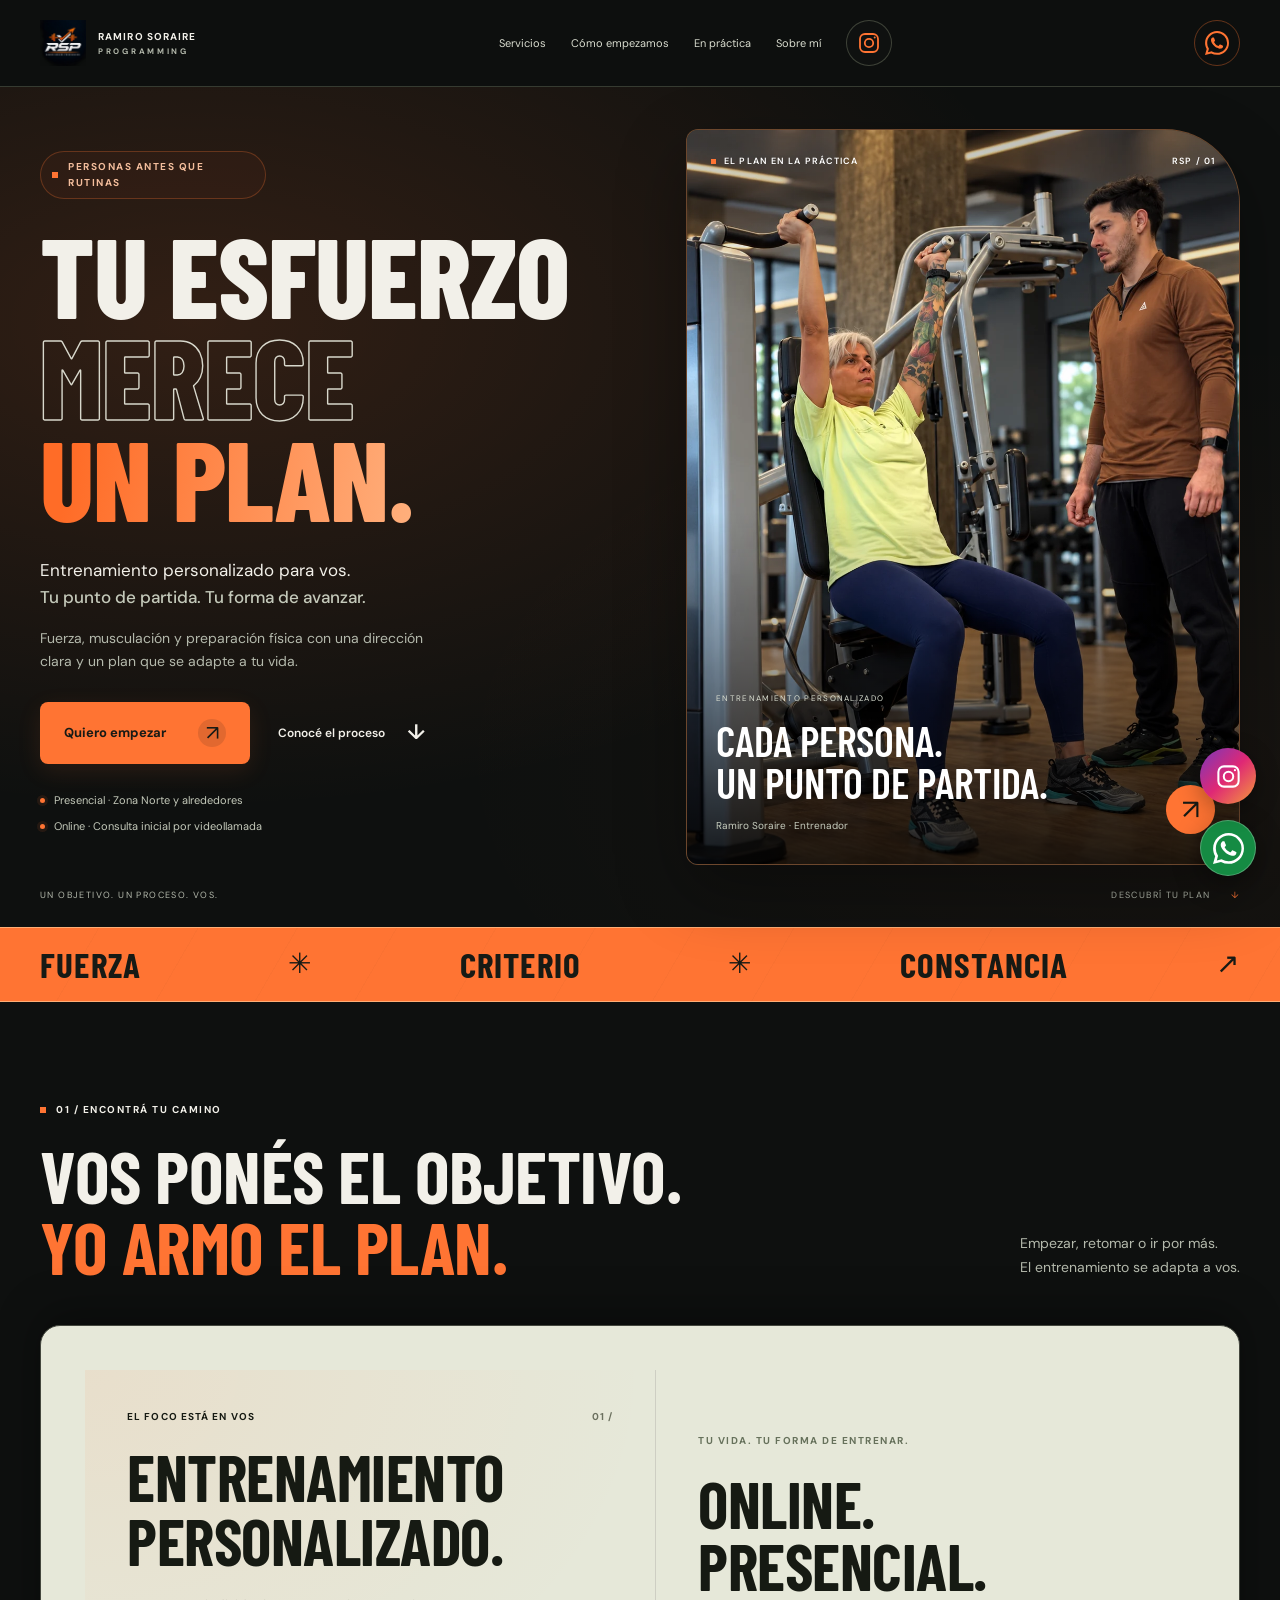
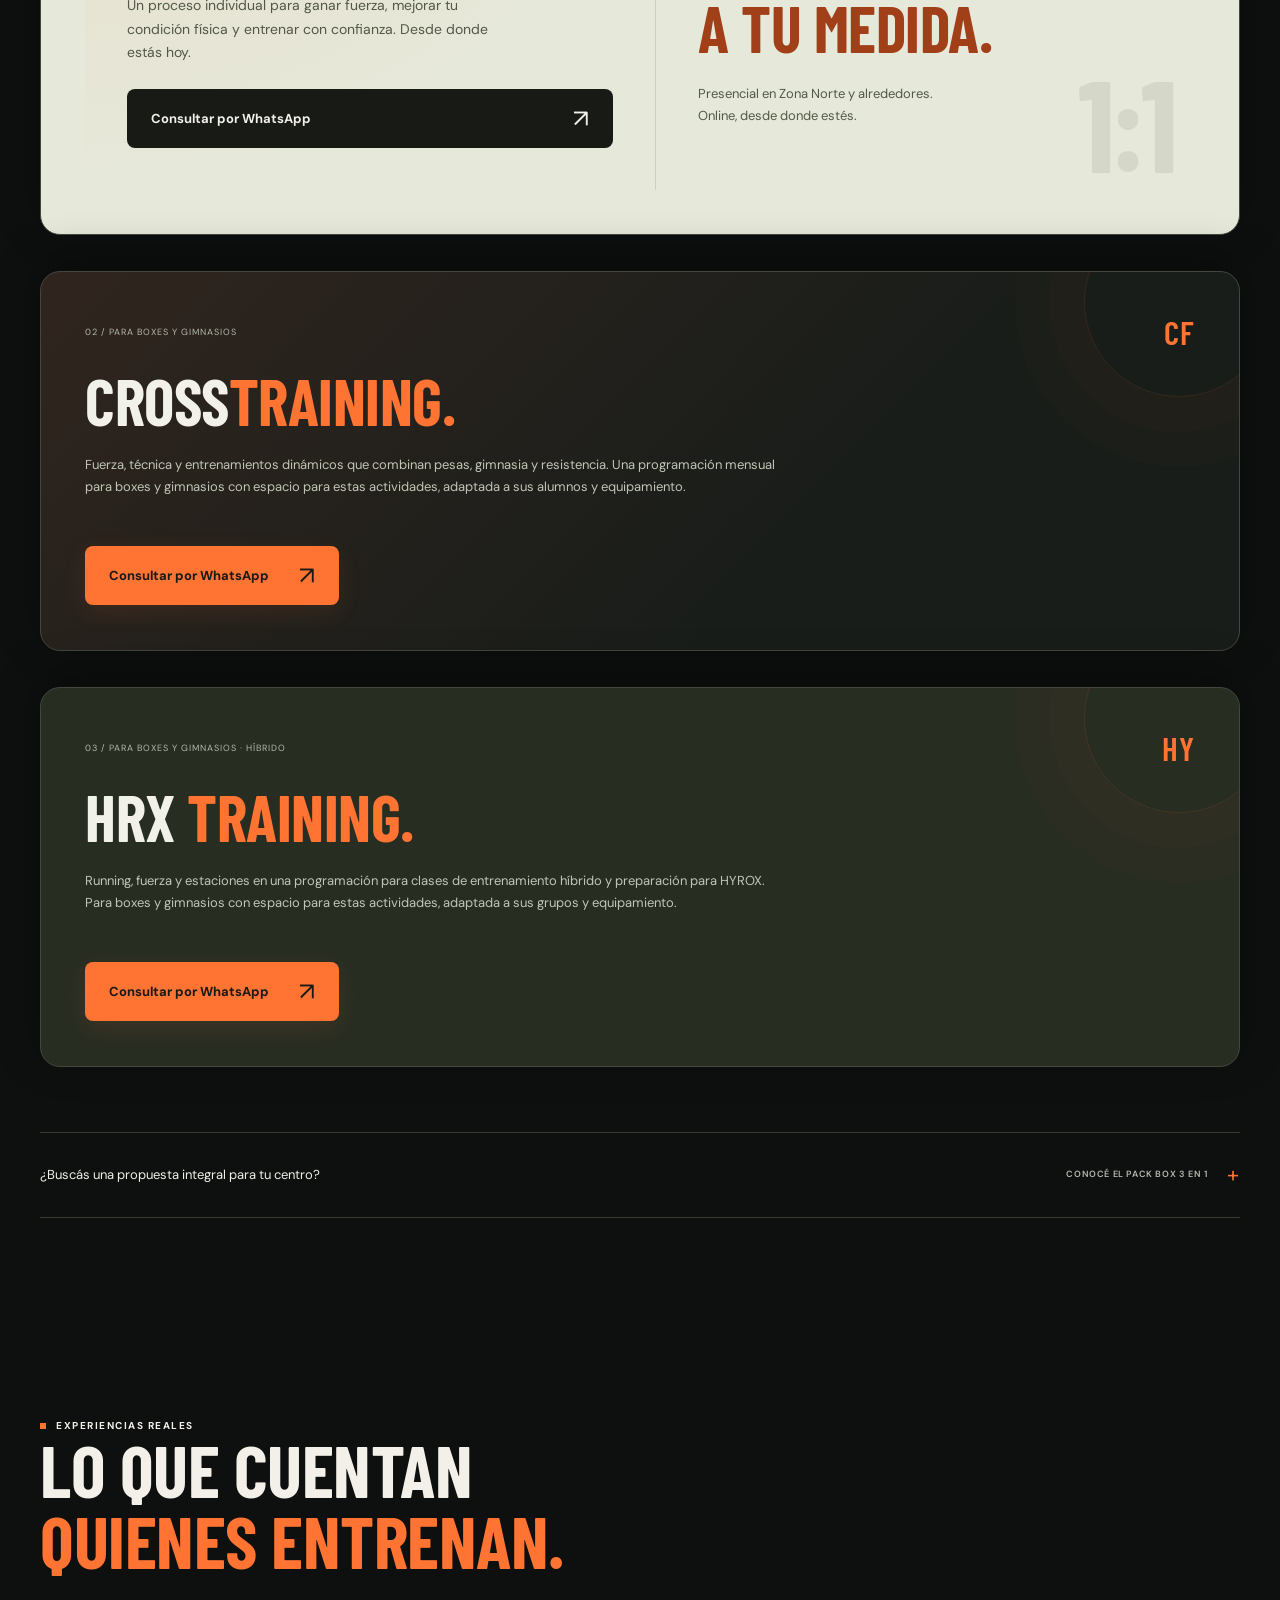
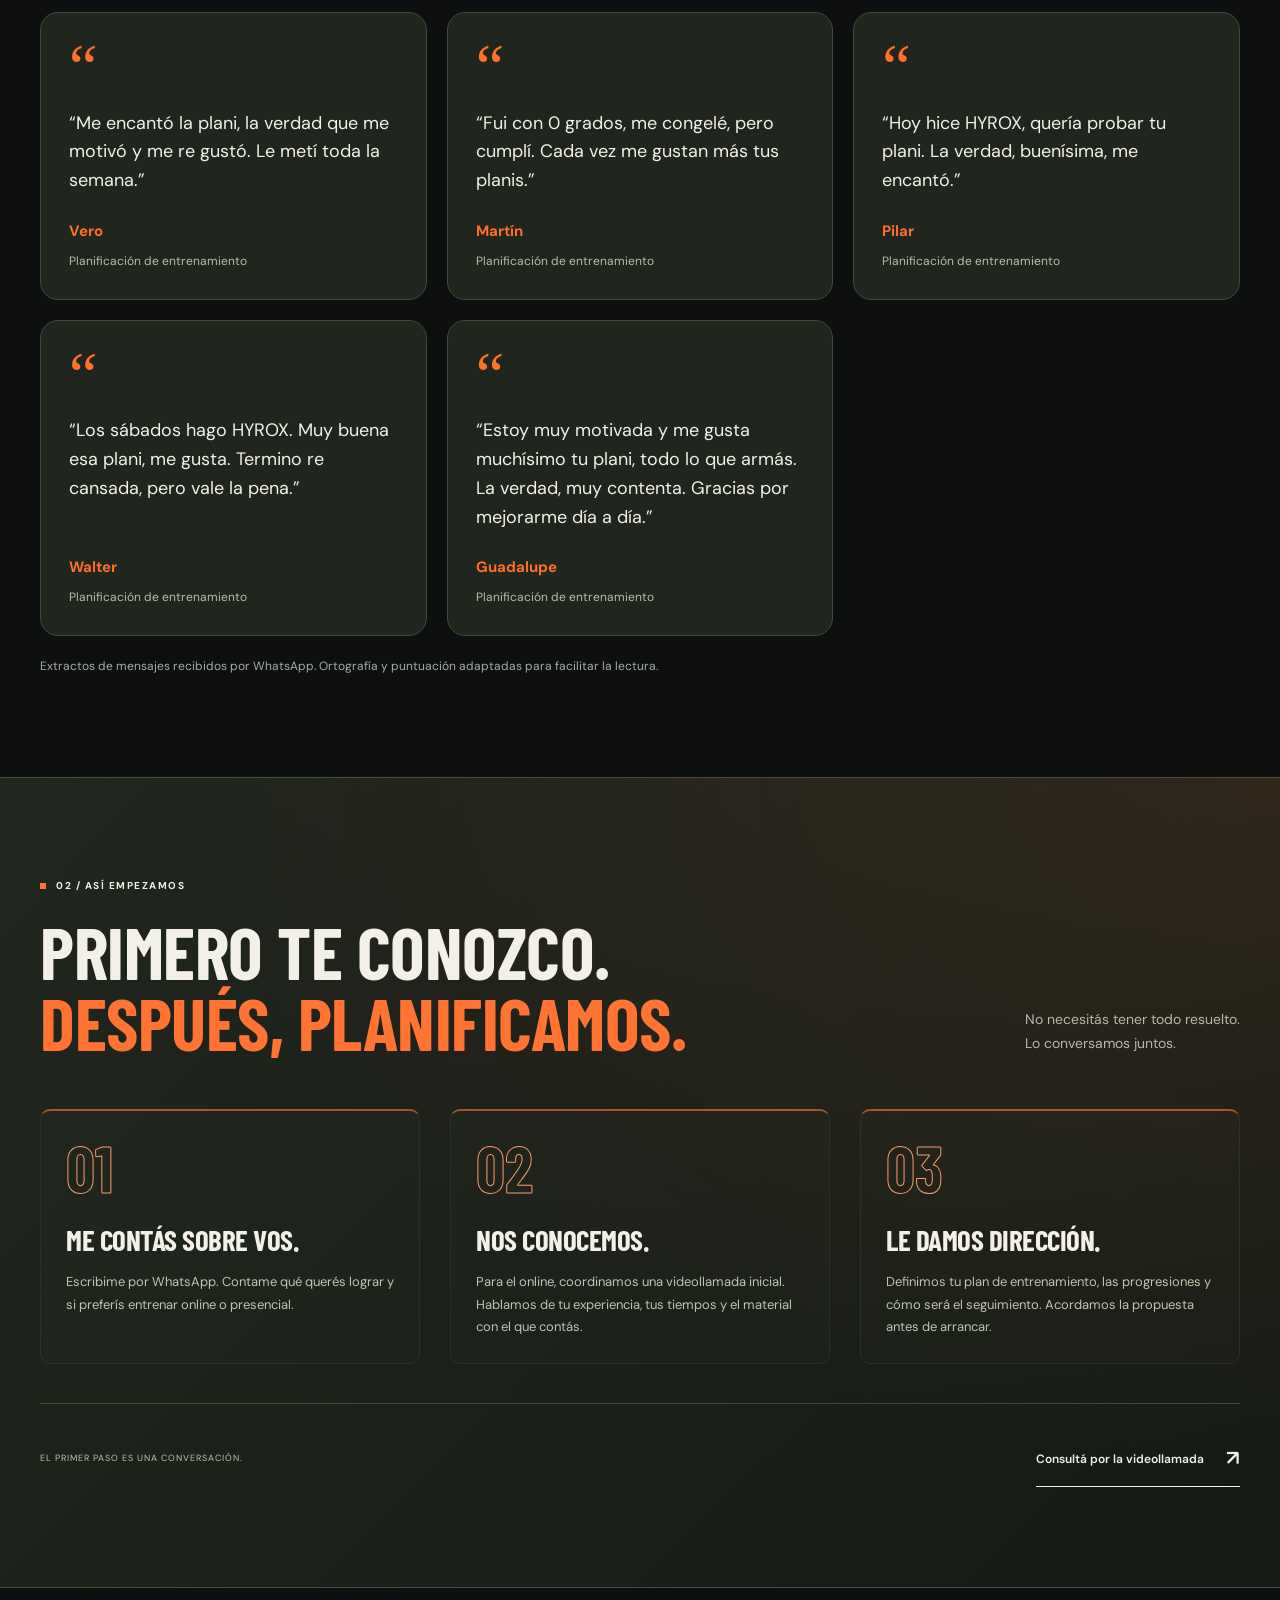
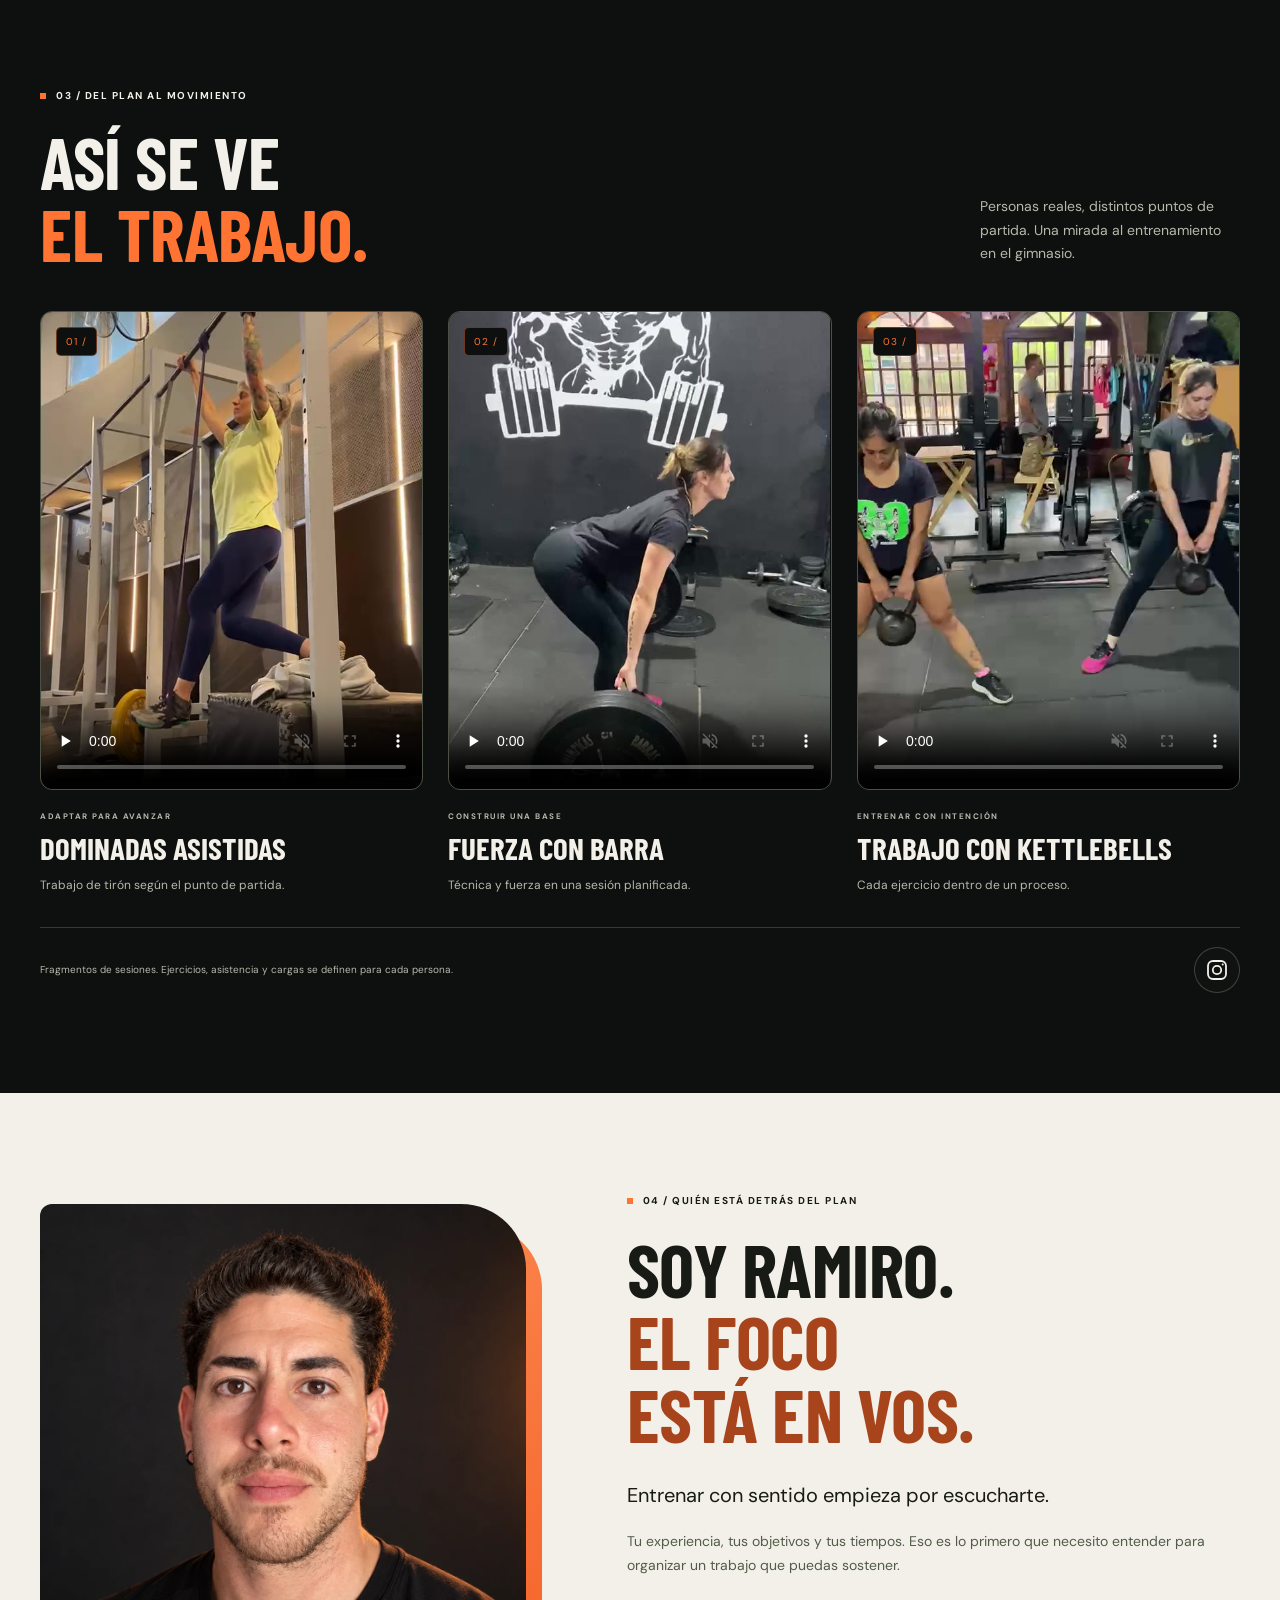
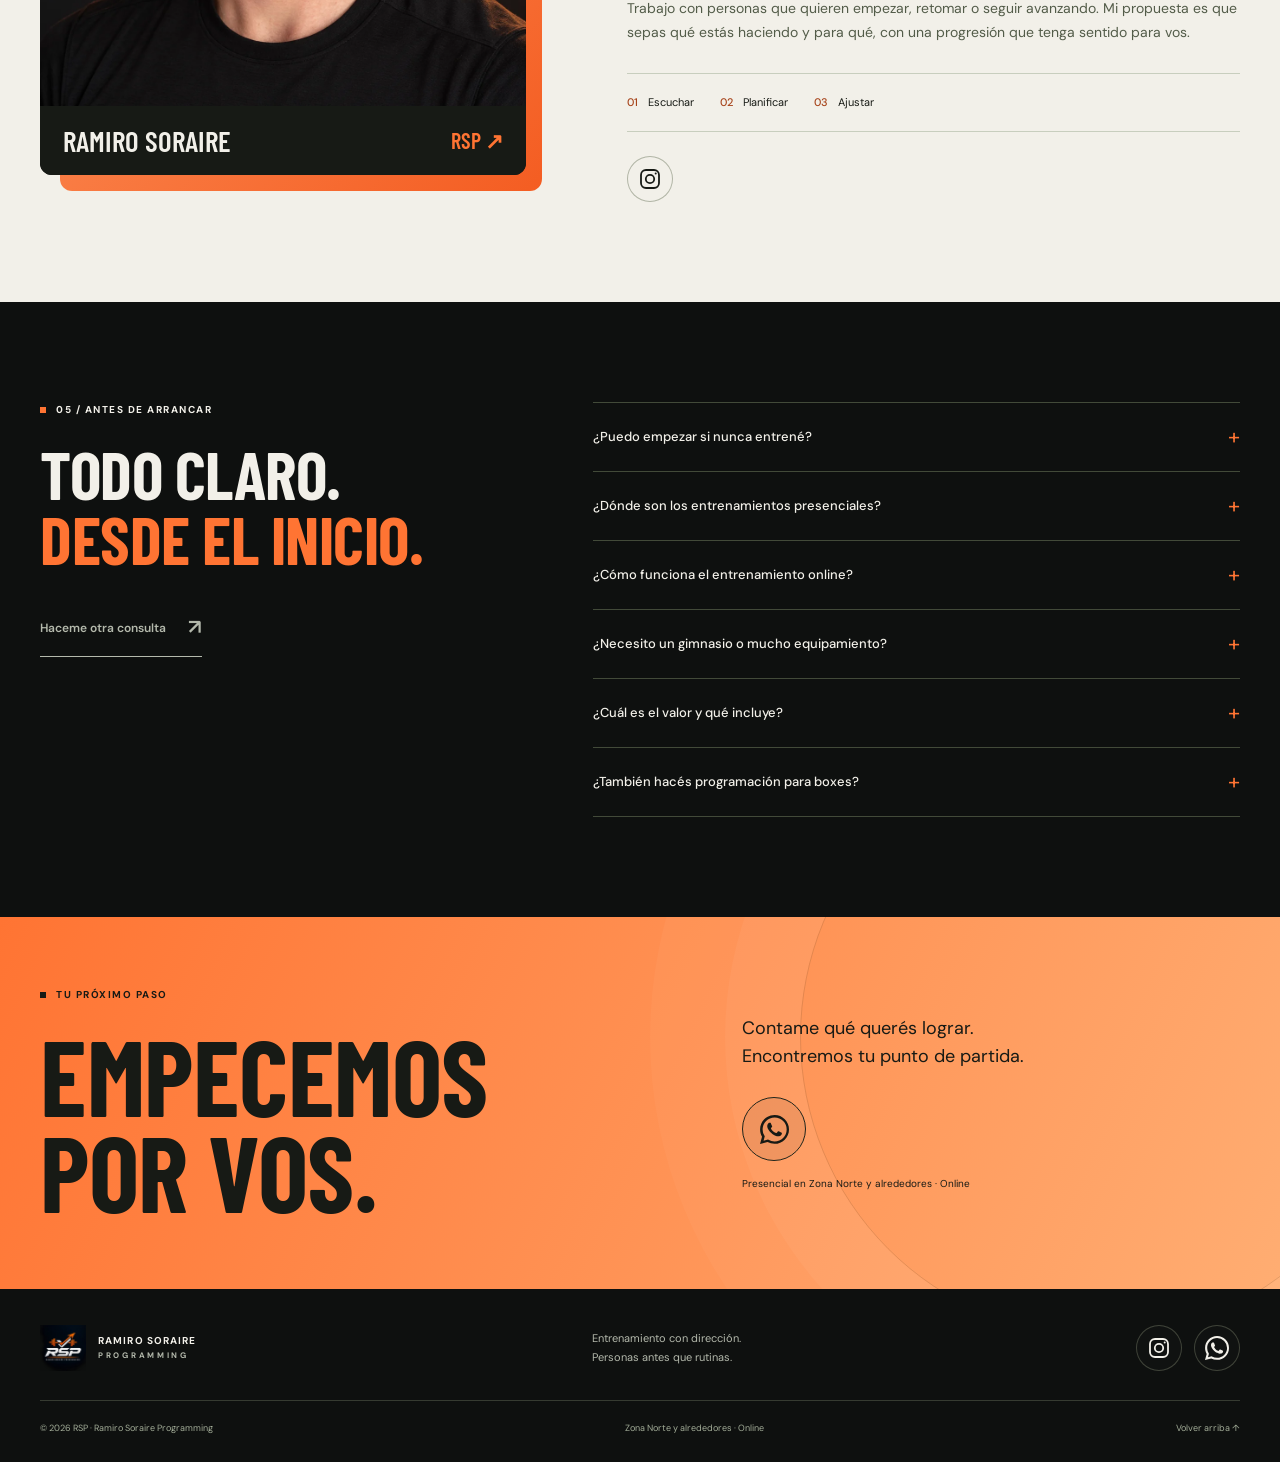
==== index.html @ 4e817949 "Corregir atribución de testimonios de Guadalupe y Walter" ====
<!doctype html>
<html lang="es-AR">
<head>
  <meta charset="utf-8">
  <meta name="viewport" content="width=device-width, initial-scale=1">
  <meta name="theme-color" content="#131512">
  <meta name="description" content="Entrenamiento personalizado con Ramiro Soraire. Presencial en Zona Norte y alrededores u online, con consulta inicial por videollamada, un plan a tu medida y progresiones.">
  <meta property="og:type" content="website">
  <meta property="og:locale" content="es_AR">
  <meta property="og:title" content="RSP — Tu esfuerzo merece un plan.">
  <meta property="og:description" content="Entrenamiento personalizado online y presencial en Zona Norte y alrededores. Conocé a Ramiro y encontremos tu punto de partida.">
  <meta property="og:url" content="https://ramasoraire-hue.github.io/RSP/">
  <meta property="og:image" content="https://ramasoraire-hue.github.io/RSP/ramiro-pilar-portada.png">
  <meta name="twitter:card" content="summary_large_image">
  <link rel="canonical" href="https://ramasoraire-hue.github.io/RSP/">
  <link rel="icon" href="./rsp-logo.webp" type="image/webp">
  <link rel="preconnect" href="https://fonts.googleapis.com">
  <link rel="preconnect" href="https://fonts.gstatic.com" crossorigin>
  <link href="https://fonts.googleapis.com/css2?family=Barlow+Condensed:wght@600;700;800&family=DM+Sans:wght@400;500;600;700&display=swap" rel="stylesheet">
  <link rel="stylesheet" href="./style.css?v=20261029-3">
  <title>RSP | Entrenamiento personalizado online y en Zona Norte</title>
<style>
.service-stack{display:grid;gap:36px;padding-bottom:40px;isolation:isolate}.stack-card{position:sticky;top:110px;display:block;min-height:380px;padding:44px;border:1px solid #44473e;border-radius:20px;background:#1c201a;color:#f1f1e9;text-decoration:none;box-shadow:0 -12px 45px #0005}.stack-card:nth-child(1){top:110px;z-index:1;display:grid;background:#e6e8d9;color:#161a13}.stack-card:nth-child(2){top:132px;z-index:2}.stack-card:nth-child(3){top:154px;z-index:3;background:#282d22}.stack-card h3{font-family:"Barlow Condensed",sans-serif;font-size:clamp(38px,5vw,68px);line-height:1;margin:20px 0}.stack-card>p{max-width:700px}.stack-card .btn{margin-top:24px}.stack-card:focus-visible{outline:3px solid #ff6b22;outline-offset:5px}.instagram-float{position:fixed;right:24px;bottom:96px;width:56px;height:56px;border-radius:50%;display:grid;place-items:center;background:linear-gradient(135deg,#7738bc,#df2875,#f59d39);color:white;z-index:1000;box-shadow:0 6px 24px #0005}.instagram-float svg{width:27px;height:27px}.whatsapp-float{right:24px!important;bottom:24px!important;width:56px!important;height:56px!important}.instagram-float:focus-visible{outline:3px solid white;outline-offset:4px}@media(max-width:700px){.stack-card,.stack-card:nth-child(1){display:block;min-height:0;padding:28px 24px;top:86px}.stack-card:nth-child(2){top:100px}.stack-card:nth-child(3){top:114px}.stack-card .mode-preview{display:none}.service-stack{gap:24px}.instagram-float,.whatsapp-float{right:16px!important}.instagram-float{bottom:88px}.whatsapp-float{bottom:16px!important}}@media(max-height:480px),(prefers-reduced-motion:reduce){.stack-card{position:relative!important;top:auto!important}}
</style>
<style>.testimonials-grid{display:grid;grid-template-columns:repeat(3,minmax(0,1fr));gap:20px;margin-top:36px}.testimonial-card{margin:0;padding:28px;background:#20251d;border:1px solid #414939;border-radius:18px;display:flex;flex-direction:column}.testimonial-quote{font-size:64px;line-height:.8;color:#ff7029;font-family:serif}.testimonial-card blockquote{margin:16px 0 24px;font-size:18px;line-height:1.6;flex:1}.testimonial-card figcaption{color:#ff7029;font-weight:700}.testimonial-card small{display:block;color:#b9bfaf;font-size:12px;font-weight:400;margin-top:6px}.testimonials-note{font-size:12px;color:#a7ad9f;margin-top:20px}@media(max-width:900px){.testimonials-grid{grid-template-columns:repeat(2,minmax(0,1fr))}}@media(max-width:600px){.testimonials-grid{grid-template-columns:1fr}}</style></head>
<body id="inicio">
<a class="skip-link" href="#contenido">Saltar al contenido</a>
<header class="site-header">
  <div class="wrap nav-wrap">
    <a class="brand" href="#inicio" aria-label="RSP — Inicio"><img src="./rsp-logo.webp" width="48" height="48" alt="RSP"><span>RAMIRO SORAIRE<small>PROGRAMMING</small></span></a>
    <nav id="nav-principal" aria-label="Navegación principal">
      <a href="#enfoques">Servicios</a><a href="#metodo">Cómo empezamos</a><a href="#en-practica">En práctica</a><a href="#ramiro">Sobre mí</a>
      <a class="nav-instagram social-link" href="https://www.instagram.com/ramirosoraire.coach/" target="_blank" rel="noopener noreferrer" aria-label="Instagram de Ramiro Soraire" title="Instagram"><svg viewBox="0 0 24 24" aria-hidden="true" focusable="false" fill="none" stroke="currentColor" stroke-width="1.8"><rect x="3" y="3" width="18" height="18" rx="5"/><circle cx="12" cy="12" r="4.2"/><circle cx="17.7" cy="6.4" r="1" fill="currentColor" stroke="none"/></svg></a>
    </nav>
    <a class="header-cta social-link" href="https://wa.me/5491130275341?text=Hola%20Rama%2C%20quiero%20consultar%20por%20el%20entrenamiento%20personalizado." aria-label="Consultar por WhatsApp" title="WhatsApp"><svg viewBox="0 0 24 24" aria-hidden="true" focusable="false" fill="currentColor"><path d="M20.52 3.48A11.91 11.91 0 0 0 12.04 0C5.45 0 .08 5.37.08 11.96c0 2.11.55 4.17 1.6 5.99L0 24l6.19-1.62a11.97 11.97 0 0 0 5.84 1.49h.01c6.59 0 11.96-5.37 11.96-11.96 0-3.2-1.24-6.2-3.48-8.43ZM12.04 21.85a9.92 9.92 0 0 1-5.05-1.38l-.36-.21-3.67.96.98-3.58-.24-.37a9.9 9.9 0 0 1-1.52-5.31c0-5.48 4.46-9.94 9.95-9.94a9.87 9.87 0 0 1 7.03 2.92 9.87 9.87 0 0 1 2.91 7.03c0 5.48-4.46 9.88-10.03 9.88Zm5.45-7.42c-.3-.15-1.77-.87-2.04-.97-.27-.1-.47-.15-.67.15-.2.3-.77.97-.94 1.17-.17.2-.35.22-.65.07-.3-.15-1.26-.46-2.4-1.47-.89-.79-1.49-1.77-1.67-2.07-.17-.3-.02-.46.13-.61.13-.13.3-.35.45-.52.15-.17.2-.3.3-.5.1-.2.05-.37-.02-.52-.08-.15-.67-1.62-.92-2.22-.24-.58-.49-.5-.67-.51h-.57c-.2 0-.52.07-.8.37-.27.3-1.04 1.02-1.04 2.49s1.07 2.89 1.22 3.09c.15.2 2.1 3.2 5.1 4.49.71.31 1.27.49 1.7.63.71.23 1.36.2 1.87.12.57-.09 1.77-.72 2.02-1.42.25-.7.25-1.3.17-1.42-.07-.13-.27-.2-.57-.35Z"/></svg></a>
    <details class="mobile-menu"><summary><span class="menu-open">Menú</span><span class="menu-close">Cerrar</span><span class="menu-lines" aria-hidden="true"></span></summary><nav aria-label="Navegación móvil"><a href="#enfoques">Servicios</a><a href="#metodo">Cómo empezamos</a><a href="#en-practica">En práctica</a><a href="#ramiro">Sobre mí</a><a class="social-link" href="https://www.instagram.com/ramirosoraire.coach/" target="_blank" rel="noopener noreferrer" aria-label="Instagram de Ramiro Soraire" title="Instagram"><svg viewBox="0 0 24 24" aria-hidden="true" focusable="false" fill="none" stroke="currentColor" stroke-width="1.8"><rect x="3" y="3" width="18" height="18" rx="5"/><circle cx="12" cy="12" r="4.2"/><circle cx="17.7" cy="6.4" r="1" fill="currentColor" stroke="none"/></svg></a></nav></details>
  </div>
</header>
<main id="contenido">
  <section class="hero wrap" aria-labelledby="hero-title">
    <div class="hero-copy">
      <p class="eyebrow">PERSONAS ANTES QUE RUTINAS</p>
      <h1 id="hero-title">TU ESFUERZO<br><span class="hero-outline">MERECE</span><br><em>UN PLAN.</em></h1>
      <p class="hero-lead">Entrenamiento personalizado para vos.<br><strong>Tu punto de partida. Tu forma de avanzar.</strong></p>
      <p class="hero-description">Fuerza, musculación y preparación física con una dirección clara y un plan que se adapte a tu vida.</p>
      <div class="hero-actions"><a class="btn btn-orange" href="https://wa.me/5491130275341?text=Hola%20Rama%2C%20me%20interesa%20el%20entrenamiento%20personalizado.%20Mi%20objetivo%20es%3A%20">Quiero empezar <span aria-hidden="true">↗</span></a><a class="text-link" href="#metodo">Conocé el proceso <span aria-hidden="true">↓</span></a></div>
      <div class="hero-facts"><span><i aria-hidden="true"></i> Presencial · Zona Norte y alrededores</span><span><i aria-hidden="true"></i> Online · Consulta inicial por videollamada</span></div>
    </div>
    <figure class="hero-photo">
      <img src="./ramiro-pilar-portada.webp" width="1122" height="1402" alt="Ramiro acompañando a una alumna durante su entrenamiento de fuerza" fetchpriority="high">
      <div class="photo-meta"><span>EL PLAN EN LA PRÁCTICA</span><span>RSP / 01</span></div>
      <figcaption class="photo-caption"><span class="photo-label">ENTRENAMIENTO PERSONALIZADO</span><strong>CADA PERSONA.<br>UN PUNTO DE PARTIDA.</strong><span class="photo-byline">Ramiro Soraire · Entrenador</span></figcaption>
      <a class="photo-play" href="#en-practica" aria-label="Ver entrenamientos en práctica"><span aria-hidden="true">↗</span></a>
    </figure>
    <div class="hero-bottom"><span>UN OBJETIVO. UN PROCESO. VOS.</span><a href="#enfoques">DESCUBRÍ TU PLAN <span aria-hidden="true">↓</span></a></div>
  </section>
  <div class="manifesto" aria-label="Fuerza, criterio y constancia"><div class="wrap"><span>FUERZA</span><b aria-hidden="true">✳</b><span>CRITERIO</span><b aria-hidden="true">✳</b><span>CONSTANCIA</span><b aria-hidden="true">↗</b></div></div>

  <section class="section wrap services" id="enfoques" aria-labelledby="services-title">
    <div class="section-head"><div><p class="eyebrow">01 / ENCONTRÁ TU CAMINO</p><h2 id="services-title">VOS PONÉS EL OBJETIVO.<br><span>YO ARMO EL PLAN.</span></h2></div><p>Empezar, retomar o ir por más.<br>El entrenamiento se adapta a vos.</p></div>
    <div class="service-stack"><a class="stack-card personal" href="https://wa.me/5491130275341?text=Hola%20Rama%2C%20me%20interesa%20el%20entrenamiento%20personalizado." target="_blank" rel="noopener noreferrer">
          <div class="personal-intro"><p class="service-kicker">EL FOCO ESTÁ EN VOS <span>01 /</span></p><h3 id="personal-title">ENTRENAMIENTO<br>PERSONALIZADO.</h3><p>Un proceso individual para ganar fuerza, mejorar tu condición física y entrenar con confianza. Desde donde estás hoy.</p><span class="btn btn-dark flip-action">Consultar por WhatsApp <span aria-hidden="true">↗</span></span></div>
          <div class="personal-detail mode-preview"><p class="meta">TU VIDA. TU FORMA DE ENTRENAR.</p><p class="mode-preview-title">ONLINE.<br>PRESENCIAL.<br><span>A TU MEDIDA.</span></p><p>Presencial en Zona Norte y alrededores.<br>Online, desde donde estés.</p><span class="preview-mark" aria-hidden="true">1:1</span></div>
        </a>
<a class="stack-card service-card" href="https://wa.me/5491130275341?text=Hola%20Rama%2C%20quiero%20consultar%20por%20el%20plan%20CROSSTRAINING%20para%20mi%20box." target="_blank" rel="noopener noreferrer"><div class="service-top"><span>02 / PARA BOXES Y GIMNASIOS</span><span class="service-code" aria-hidden="true">CF</span></div><h3 id="crossfit-title">CROSS<span>TRAINING.</span></h3><p>Fuerza, técnica y entrenamientos dinámicos que combinan pesas, gimnasia y resistencia. Una programación mensual para boxes y gimnasios con espacio para estas actividades, adaptada a sus alumnos y equipamiento.</p><span class="btn btn-orange flip-action">Consultar por WhatsApp <span aria-hidden="true">↗</span></span></a>
<a class="stack-card service-card" href="https://wa.me/5491130275341?text=Hola%20Rama%2C%20me%20interesa%20el%20plan%20HRX%20TRAINING%20para%20mi%20box%20o%20gimnasio." target="_blank" rel="noopener noreferrer"><div class="service-top"><span>03 / PARA BOXES Y GIMNASIOS · HÍBRIDO</span><span class="service-code" aria-hidden="true">HY</span></div><h3 id="hybrid-title">HRX <span>TRAINING.</span></h3><p>Running, fuerza y estaciones en una programación para clases de entrenamiento híbrido y preparación para HYROX. Para boxes y gimnasios con espacio para estas actividades, adaptada a sus grupos y equipamiento.</p><span class="btn btn-orange flip-action">Consultar por WhatsApp <span aria-hidden="true">↗</span></span></a></div>
<details class="bundle"><summary><span>¿Buscás una propuesta integral para tu centro?</span><span class="bundle-summary">CONOCÉ EL PACK BOX 3 EN 1 <b aria-hidden="true">+</b></span></summary><div class="bundle-content"><p>Un mes de CrossFit + híbrido / HYROX + musculación, adaptado a los distintos grupos de tu centro. El personalizado uno a uno se contrata por separado.</p><a class="text-link" href="https://wa.me/5491130275341?text=Hola%20Rama%2C%20quiero%20consultar%20por%20el%20Pack%20Box%203%20en%201.">Consultar el pack <span aria-hidden="true">↗</span></a></div></details>
  </section>

  <section class="section wrap" aria-labelledby="testimonios-title"><p class="eyebrow">EXPERIENCIAS REALES</p><h2 id="testimonios-title">LO QUE CUENTAN<br><span>QUIENES ENTRENAN.</span></h2><div class="testimonials-grid"><figure class="testimonial-card"><span class="testimonial-quote" aria-hidden="true">“</span><blockquote><p>“Me encantó la plani, la verdad que me motivó y me re gustó. Le metí toda la semana.”</p></blockquote><figcaption>Vero<small>Planificación de entrenamiento</small></figcaption></figure><figure class="testimonial-card"><span class="testimonial-quote" aria-hidden="true">“</span><blockquote><p>“Fui con 0 grados, me congelé, pero cumplí. Cada vez me gustan más tus planis.”</p></blockquote><figcaption>Martín<small>Planificación de entrenamiento</small></figcaption></figure><figure class="testimonial-card"><span class="testimonial-quote" aria-hidden="true">“</span><blockquote><p>“Hoy hice HYROX, quería probar tu plani. La verdad, buenísima, me encantó.”</p></blockquote><figcaption>Pilar<small>Planificación de entrenamiento</small></figcaption></figure><figure class="testimonial-card"><span class="testimonial-quote" aria-hidden="true">“</span><blockquote><p>“Los sábados hago HYROX. Muy buena esa plani, me gusta. Termino re cansada, pero vale la pena.”</p></blockquote><figcaption>Walter<small>Planificación de entrenamiento</small></figcaption></figure><figure class="testimonial-card"><span class="testimonial-quote" aria-hidden="true">“</span><blockquote><p>“Estoy muy motivada y me gusta muchísimo tu plani, todo lo que armás. La verdad, muy contenta. Gracias por mejorarme día a día.”</p></blockquote><figcaption>Guadalupe<small>Planificación de entrenamiento</small></figcaption></figure></div><p class="testimonials-note">Extractos de mensajes recibidos por WhatsApp. Ortografía y puntuación adaptadas para facilitar la lectura.</p></section>
<section class="method section" id="metodo" aria-labelledby="method-title"><div class="wrap">
    <div class="section-head"><div><p class="eyebrow">02 / ASÍ EMPEZAMOS</p><h2 id="method-title">PRIMERO TE CONOZCO.<br><span>DESPUÉS, PLANIFICAMOS.</span></h2></div><p>No necesitás tener todo resuelto.<br>Lo conversamos juntos.</p></div>
    <ol class="process">
      <li><span class="process-number">01</span><div><h3>ME CONTÁS SOBRE VOS.</h3><p>Escribime por WhatsApp. Contame qué querés lograr y si preferís entrenar online o presencial.</p></div></li>
      <li><span class="process-number">02</span><div><h3>NOS CONOCEMOS.</h3><p>Para el online, coordinamos una videollamada inicial. Hablamos de tu experiencia, tus tiempos y el material con el que contás.</p></div></li>
      <li><span class="process-number">03</span><div><h3>LE DAMOS DIRECCIÓN.</h3><p>Definimos tu plan de entrenamiento, las progresiones y cómo será el seguimiento. Acordamos la propuesta antes de arrancar.</p></div></li>
    </ol>
    <div class="method-foot"><span>EL PRIMER PASO ES UNA CONVERSACIÓN.</span><a class="text-link" href="https://wa.me/5491130275341?text=Hola%20Rama%2C%20quiero%20consultar%20por%20el%20entrenamiento%20online%20y%20coordinar%20una%20videollamada%20para%20conocernos.">Consultá por la videollamada <span aria-hidden="true">↗</span></a></div>
  </div></section>

  <section class="section wrap films" id="en-practica" aria-labelledby="films-title">
    <div class="section-head"><div><p class="eyebrow">03 / DEL PLAN AL MOVIMIENTO</p><h2 id="films-title">ASÍ SE VE<br><span>EL TRABAJO.</span></h2></div><p>Personas reales, distintos puntos de partida. Una mirada al entrenamiento en el gimnasio.</p></div>
    <div class="films-grid">
      <figure class="film-card"><div class="film-frame"><video controls playsinline muted preload="none" poster="./dominadas-asistidas-poster.jpg" width="576" height="1024" aria-label="Dominadas asistidas"><source src="./dominadas-asistidas.mp4#t=2" type="video/mp4">Tu navegador no puede reproducir este video. <a href="./dominadas-asistidas.mp4">Abrir video de dominadas asistidas</a>.</video><span class="film-number" aria-hidden="true">01 /</span></div><figcaption><p class="meta">ADAPTAR PARA AVANZAR</p><h3>Dominadas asistidas</h3><p>Trabajo de tirón según el punto de partida.</p></figcaption></figure>
      <figure class="film-card"><div class="film-frame"><video controls playsinline muted preload="none" poster="./fuerza-con-barra-poster.jpg" width="576" height="1024" aria-label="Fuerza con barra"><source src="./fuerza-con-barra.mp4#t=2" type="video/mp4">Tu navegador no puede reproducir este video. <a href="./fuerza-con-barra.mp4">Abrir video de fuerza con barra</a>.</video><span class="film-number" aria-hidden="true">02 /</span></div><figcaption><p class="meta">CONSTRUIR UNA BASE</p><h3>Fuerza con barra</h3><p>Técnica y fuerza en una sesión planificada.</p></figcaption></figure>
      <figure class="film-card"><div class="film-frame"><video controls playsinline muted preload="none" poster="./trabajo-con-kettlebells-poster.jpg" width="576" height="1024" aria-label="Trabajo con kettlebells"><source src="./trabajo-con-kettlebells.mp4#t=2" type="video/mp4">Tu navegador no puede reproducir este video. <a href="./trabajo-con-kettlebells.mp4">Abrir video de trabajo con kettlebells</a>.</video><span class="film-number" aria-hidden="true">03 /</span></div><figcaption><p class="meta">ENTRENAR CON INTENCIÓN</p><h3>Trabajo con kettlebells</h3><p>Cada ejercicio dentro de un proceso.</p></figcaption></figure>
    </div>
    <div class="films-foot"><p>Fragmentos de sesiones. Ejercicios, asistencia y cargas se definen para cada persona.</p><a class="social-link instagram-link" href="https://www.instagram.com/ramirosoraire.coach/" target="_blank" rel="noopener noreferrer" aria-label="Instagram de Ramiro Soraire" title="Instagram"><svg viewBox="0 0 24 24" aria-hidden="true" focusable="false" fill="none" stroke="currentColor" stroke-width="1.8"><rect x="3" y="3" width="18" height="18" rx="5"/><circle cx="12" cy="12" r="4.2"/><circle cx="17.7" cy="6.4" r="1" fill="currentColor" stroke="none"/></svg></a></div>
  </section>

  <section class="section coach" id="ramiro" aria-labelledby="coach-title"><div class="wrap coach-grid">
    <figure class="coach-image"><img src="./ramiro-retrato-pro.webp" width="1122" height="1402" alt="Ramiro Soraire, entrenador" loading="lazy"><figcaption><span>RAMIRO SORAIRE</span><span>RSP ↗</span></figcaption></figure>
    <div class="coach-copy"><p class="eyebrow">04 / QUIÉN ESTÁ DETRÁS DEL PLAN</p><h2 id="coach-title">SOY RAMIRO.<br><span>EL FOCO<br>ESTÁ EN VOS.</span></h2><p class="large">Entrenar con sentido empieza por escucharte.</p><p>Tu experiencia, tus objetivos y tus tiempos. Eso es lo primero que necesito entender para organizar un trabajo que puedas sostener.</p><p>Trabajo con personas que quieren empezar, retomar o seguir avanzando. Mi propuesta es que sepas qué estás haciendo y para qué, con una progresión que tenga sentido para vos.</p><div class="principles"><span><b>01</b> Escuchar</span><span><b>02</b> Planificar</span><span><b>03</b> Ajustar</span></div><a class="social-link instagram-link" href="https://www.instagram.com/ramirosoraire.coach/" target="_blank" rel="noopener noreferrer" aria-label="Instagram de Ramiro Soraire" title="Instagram"><svg viewBox="0 0 24 24" aria-hidden="true" focusable="false" fill="none" stroke="currentColor" stroke-width="1.8"><rect x="3" y="3" width="18" height="18" rx="5"/><circle cx="12" cy="12" r="4.2"/><circle cx="17.7" cy="6.4" r="1" fill="currentColor" stroke="none"/></svg></a></div>
  </div></section>

  <section class="section wrap faq" aria-labelledby="faq-title"><div class="faq-grid">
    <div class="faq-intro"><p class="eyebrow">05 / ANTES DE ARRANCAR</p><h2 id="faq-title">TODO CLARO.<br><span>DESDE EL INICIO.</span></h2><a class="text-link" href="https://wa.me/5491130275341?text=Hola%20Rama%2C%20tengo%20una%20consulta%20sobre%20el%20entrenamiento%20personalizado.">Haceme otra consulta <span aria-hidden="true">↗</span></a></div>
    <div class="faq-list">
      <details><summary>¿Puedo empezar si nunca entrené?<span aria-hidden="true">+</span></summary><p>Sí. El punto de partida es tu experiencia actual. Conversamos sobre tu objetivo y armamos una propuesta con ejercicios y progresiones adecuados a tu nivel.</p></details>
      <details><summary>¿Dónde son los entrenamientos presenciales?<span aria-hidden="true">+</span></summary><p>En Zona Norte y alrededores. Escribime con tu ubicación y los días en los que podés entrenar para coordinar lugar y horarios según disponibilidad.</p></details>
      <details><summary>¿Cómo funciona el entrenamiento online?<span aria-hidden="true">+</span></summary><p>Empezamos con una consulta por videollamada para conocernos. Hablamos de tus objetivos, experiencia, disponibilidad y equipamiento. Ahí detallamos el plan de entrenamiento, las progresiones, el valor y el alcance del seguimiento antes de empezar.</p></details>
      <details><summary>¿Necesito un gimnasio o mucho equipamiento?<span aria-hidden="true">+</span></summary><p>La propuesta se arma con el espacio y el material que tengas. Contame dónde pensás entrenar y vemos qué opción tiene sentido para tu objetivo.</p></details>
      <details><summary>¿Cuál es el valor y qué incluye?<span aria-hidden="true">+</span></summary><p>Depende del servicio y de la modalidad. Antes de empezar acordamos el valor, la forma de entrega y cómo vamos a trabajar. Para el online, lo detallamos en la videollamada inicial.</p></details>
      <details><summary>¿También hacés programación para boxes?<span aria-hidden="true">+</span></summary><p>Sí. Diseño programaciones mensuales de CrossFit, híbrido / HYROX y musculación, con una propuesta integral Pack Box 3 en 1. Contame cómo son tus clases, tus alumnos y tu equipamiento para armar la propuesta.</p></details>
    </div>
  </div></section>

  <section class="contact" id="contacto" aria-labelledby="contact-title"><div class="wrap contact-grid"><div><p class="eyebrow">TU PRÓXIMO PASO</p><h2 id="contact-title">EMPECEMOS<br><span>POR VOS.</span></h2></div><div class="contact-side"><p>Contame qué querés lograr.<br>Encontremos tu punto de partida.</p><a class="social-link contact-whatsapp" href="https://wa.me/5491130275341?text=Hola%20Rama%2C%20me%20interesa%20el%20entrenamiento%20personalizado.%20Mi%20objetivo%20es%3A%20" aria-label="Hablemos por WhatsApp" title="WhatsApp"><svg viewBox="0 0 24 24" aria-hidden="true" focusable="false" fill="currentColor"><path d="M20.52 3.48A11.91 11.91 0 0 0 12.04 0C5.45 0 .08 5.37.08 11.96c0 2.11.55 4.17 1.6 5.99L0 24l6.19-1.62a11.97 11.97 0 0 0 5.84 1.49h.01c6.59 0 11.96-5.37 11.96-11.96 0-3.2-1.24-6.2-3.48-8.43ZM12.04 21.85a9.92 9.92 0 0 1-5.05-1.38l-.36-.21-3.67.96.98-3.58-.24-.37a9.9 9.9 0 0 1-1.52-5.31c0-5.48 4.46-9.94 9.95-9.94a9.87 9.87 0 0 1 7.03 2.92 9.87 9.87 0 0 1 2.91 7.03c0 5.48-4.46 9.88-10.03 9.88Zm5.45-7.42c-.3-.15-1.77-.87-2.04-.97-.27-.1-.47-.15-.67.15-.2.3-.77.97-.94 1.17-.17.2-.35.22-.65.07-.3-.15-1.26-.46-2.4-1.47-.89-.79-1.49-1.77-1.67-2.07-.17-.3-.02-.46.13-.61.13-.13.3-.35.45-.52.15-.17.2-.3.3-.5.1-.2.05-.37-.02-.52-.08-.15-.67-1.62-.92-2.22-.24-.58-.49-.5-.67-.51h-.57c-.2 0-.52.07-.8.37-.27.3-1.04 1.02-1.04 2.49s1.07 2.89 1.22 3.09c.15.2 2.1 3.2 5.1 4.49.71.31 1.27.49 1.7.63.71.23 1.36.2 1.87.12.57-.09 1.77-.72 2.02-1.42.25-.7.25-1.3.17-1.42-.07-.13-.27-.2-.57-.35Z"/></svg></a><p class="contact-location">Presencial en Zona Norte y alrededores · Online</p></div></div></section>
</main>
<footer class="wrap site-footer">
  <div class="footer-main"><a class="brand" href="#inicio" aria-label="RSP — Volver al inicio"><img src="./rsp-logo.webp" width="48" height="48" loading="lazy" alt="RSP"><span>RAMIRO SORAIRE<small>PROGRAMMING</small></span></a><p>Entrenamiento con dirección.<br>Personas antes que rutinas.</p><div class="footer-links"><a class="social-link" href="https://www.instagram.com/ramirosoraire.coach/" target="_blank" rel="noopener noreferrer" aria-label="Instagram de Ramiro Soraire" title="Instagram"><svg viewBox="0 0 24 24" aria-hidden="true" focusable="false" fill="none" stroke="currentColor" stroke-width="1.8"><rect x="3" y="3" width="18" height="18" rx="5"/><circle cx="12" cy="12" r="4.2"/><circle cx="17.7" cy="6.4" r="1" fill="currentColor" stroke="none"/></svg></a><a class="social-link" href="https://wa.me/5491130275341" aria-label="WhatsApp de Ramiro Soraire" title="WhatsApp"><svg viewBox="0 0 24 24" aria-hidden="true" focusable="false" fill="currentColor"><path d="M20.52 3.48A11.91 11.91 0 0 0 12.04 0C5.45 0 .08 5.37.08 11.96c0 2.11.55 4.17 1.6 5.99L0 24l6.19-1.62a11.97 11.97 0 0 0 5.84 1.49h.01c6.59 0 11.96-5.37 11.96-11.96 0-3.2-1.24-6.2-3.48-8.43ZM12.04 21.85a9.92 9.92 0 0 1-5.05-1.38l-.36-.21-3.67.96.98-3.58-.24-.37a9.9 9.9 0 0 1-1.52-5.31c0-5.48 4.46-9.94 9.95-9.94a9.87 9.87 0 0 1 7.03 2.92 9.87 9.87 0 0 1 2.91 7.03c0 5.48-4.46 9.88-10.03 9.88Zm5.45-7.42c-.3-.15-1.77-.87-2.04-.97-.27-.1-.47-.15-.67.15-.2.3-.77.97-.94 1.17-.17.2-.35.22-.65.07-.3-.15-1.26-.46-2.4-1.47-.89-.79-1.49-1.77-1.67-2.07-.17-.3-.02-.46.13-.61.13-.13.3-.35.45-.52.15-.17.2-.3.3-.5.1-.2.05-.37-.02-.52-.08-.15-.67-1.62-.92-2.22-.24-.58-.49-.5-.67-.51h-.57c-.2 0-.52.07-.8.37-.27.3-1.04 1.02-1.04 2.49s1.07 2.89 1.22 3.09c.15.2 2.1 3.2 5.1 4.49.71.31 1.27.49 1.7.63.71.23 1.36.2 1.87.12.57-.09 1.77-.72 2.02-1.42.25-.7.25-1.3.17-1.42-.07-.13-.27-.2-.57-.35Z"/></svg></a></div></div>
  <div class="footer-bottom"><span>© 2026 RSP · Ramiro Soraire Programming</span><span>Zona Norte y alrededores · Online</span><a href="#inicio">Volver arriba ↑</a></div>
</footer>
<a class="instagram-float" href="https://www.instagram.com/ramirosoraire.coach/" target="_blank" rel="noopener noreferrer" aria-label="Instagram de Ramiro Soraire" title="Instagram"><svg viewBox="0 0 24 24" aria-hidden="true" focusable="false" fill="none" stroke="currentColor" stroke-width="1.8"><rect x="3" y="3" width="18" height="18" rx="5"/><circle cx="12" cy="12" r="4.2"/><circle cx="17.7" cy="6.4" r="1" fill="currentColor" stroke="none"/></svg></a>
<a class="whatsapp-float" href="https://wa.me/5491130275341?text=Hola%20Rama%2C%20me%20interesa%20el%20entrenamiento%20personalizado." aria-label="Consultar por WhatsApp" title="Escribime por WhatsApp"><svg viewBox="0 0 24 24" aria-hidden="true" focusable="false" fill="currentColor"><path d="M20.52 3.48A11.91 11.91 0 0 0 12.04 0C5.45 0 .08 5.37.08 11.96c0 2.11.55 4.17 1.6 5.99L0 24l6.19-1.62a11.97 11.97 0 0 0 5.84 1.49h.01c6.59 0 11.96-5.37 11.96-11.96 0-3.2-1.24-6.2-3.48-8.43ZM12.04 21.85a9.92 9.92 0 0 1-5.05-1.38l-.36-.21-3.67.96.98-3.58-.24-.37a9.9 9.9 0 0 1-1.52-5.31c0-5.48 4.46-9.94 9.95-9.94a9.87 9.87 0 0 1 7.03 2.92 9.87 9.87 0 0 1 2.91 7.03c0 5.48-4.46 9.88-10.03 9.88Zm5.45-7.42c-.3-.15-1.77-.87-2.04-.97-.27-.1-.47-.15-.67.15-.2.3-.77.97-.94 1.17-.17.2-.35.22-.65.07-.3-.15-1.26-.46-2.4-1.47-.89-.79-1.49-1.77-1.67-2.07-.17-.3-.02-.46.13-.61.13-.13.3-.35.45-.52.15-.17.2-.3.3-.5.1-.2.05-.37-.02-.52-.08-.15-.67-1.62-.92-2.22-.24-.58-.49-.5-.67-.51h-.57c-.2 0-.52.07-.8.37-.27.3-1.04 1.02-1.04 2.49s1.07 2.89 1.22 3.09c.15.2 2.1 3.2 5.1 4.49.71.31 1.27.49 1.7.63.71.23 1.36.2 1.87.12.57-.09 1.77-.72 2.02-1.42.25-.7.25-1.3.17-1.42-.07-.13-.27-.2-.57-.35Z"/></svg></a>
</body>
</html>
---- style.css ----
/* RSP — one visual system for desktop and mobile. */
:root {
  --bg: #0e100f;
  --panel: #191d1a;
  --paper: #f2f0e9;
  --ink: #171a15;
  --orange: #ff7433;
  --orange-hover: #ff9c69;
  --muted: #b4b9ac;
  --line: #363b31;
  --display: "Barlow Condensed", "Arial Narrow", Impact, sans-serif;
  --body: "DM Sans", Arial, sans-serif;
}
*, *::before, *::after { box-sizing: border-box; }
html { scroll-behavior: smooth; scroll-padding-top: 106px; }
body { margin: 0; background: var(--bg); color: var(--paper); font: 15px/1.7 var(--body); -webkit-font-smoothing: antialiased; }
img, video { display: block; max-width: 100%; }
img { height: auto; }
a { color: inherit; text-decoration: none; }
button, summary { font: inherit; }
button { color: inherit; }
figure, p, h1, h2, h3, h4, ul, ol { margin: 0; }
ul, ol { padding: 0; }
button, a, summary { -webkit-tap-highlight-color: transparent; }
button, summary { cursor: pointer; }
[hidden] { display: none !important; }
::selection { background: var(--orange); color: var(--ink); }
:focus-visible { outline: 3px solid var(--orange); outline-offset: 6px; }
.wrap { width: min(1240px, calc(100% - 80px)); margin-inline: auto; }
.section { padding-block: 100px; }
h1, h2, h3 { font-family: var(--display); font-weight: 700; line-height: .98; letter-spacing: -.5px; text-transform: uppercase; }
h2 { font-size: clamp(48px, 5.7vw, 78px); }
h2 span, h3 span { color: var(--orange); }
.eyebrow, .meta { font-size: 10px; font-weight: 700; letter-spacing: 1.5px; line-height: 1.6; text-transform: uppercase; }
.eyebrow { display: flex; align-items: center; gap: 10px; }
.eyebrow::before { content: ""; flex: 0 0 6px; height: 6px; background: var(--orange); }
.btn { display: inline-flex; justify-content: space-between; align-items: center; gap: 30px; min-height: 56px; padding: 16px 23px; font-size: 13px; line-height: 1.5; font-weight: 700; border: 1px solid transparent; border-radius: 8px; transition: background .2s, transform .2s, box-shadow .2s; }
.btn > span { font-size: 25px; line-height: 1; font-weight: 400; transition: transform .2s; }
.btn:hover > span, .text-link:hover > span { transform: translate(3px, -3px); }
.btn-orange { color: var(--ink); background: var(--orange); box-shadow: 0 7px 25px #ff74331c; }
.btn-orange:hover { background: var(--orange-hover); transform: translateY(-3px); box-shadow: 0 12px 32px #ff743333; }
.btn-dark { background: var(--ink); color: var(--paper); }
.btn-dark:hover { background: #30382a; transform: translateY(-3px); }
.text-link { display: inline-flex; align-items: center; justify-content: space-between; gap: 22px; font-size: 12px; line-height: 1.5; font-weight: 600; padding-block: 12px; border-bottom: 1px solid currentColor; }
.text-link > span { font-size: 21px; transition: transform .2s; }
.skip-link { position: fixed; top: 10px; left: 10px; z-index: 100; background: var(--paper); color: var(--ink); padding: 12px; transform: translateY(-160%); }
.skip-link:focus { transform: none; }
.section-head { display: flex; justify-content: space-between; align-items: flex-end; gap: 40px; margin-bottom: 42px; }
.section-head .eyebrow { margin-bottom: 22px; }
.section-head > p { font-size: 14px; color: var(--muted); max-width: 260px; padding-bottom: 3px; }
/* Header and progressive mobile navigation. */
.site-header { position: sticky; top: 0; z-index: 40; border-bottom: 1px solid var(--line); background: rgba(14, 16, 15, .92); backdrop-filter: blur(14px); }
.nav-wrap { display: flex; align-items: center; justify-content: space-between; gap: 26px; min-height: 86px; }
.brand { display: flex; align-items: center; gap: 12px; flex-shrink: 0; }
.brand img { width: 46px; height: 46px; object-fit: contain; }
.brand > span { font-size: 10px; letter-spacing: 1.1px; line-height: 1.7; font-weight: 700; }
.brand small { display: block; color: var(--muted); font-size: 8px; letter-spacing: 2.7px; }
.nav-wrap nav { display: flex; gap: 25px; align-items: center; }
.nav-wrap nav a { position: relative; font-size: 11px; padding-block: 12px; color: #d9dccf; transition: color .2s; }
.nav-wrap nav a::after { content: ''; position: absolute; bottom: 5px; left: 0; width: 100%; height: 2px; background: var(--orange); transform: scaleX(0); transform-origin: left; transition: transform .2s; }
.nav-wrap nav a:hover::after { transform: scaleX(1); }
.nav-wrap nav a:hover { color: var(--orange); }
.nav-wrap nav .nav-instagram { color: var(--orange); }
.header-cta { display: flex; justify-content: space-between; align-items: center; gap: 36px; padding: 11px 17px; border: 1px solid var(--orange); border-radius: 7px; background: var(--orange); color: var(--ink); font-size: 12px; font-weight: 700; }
.header-cta:hover { background: var(--orange-hover); border-color: var(--orange-hover); }
.header-cta span { color: var(--ink); font-size: 23px; }
.menu-toggle { display: none; }
/* Hero */
.hero { position: relative; isolation: isolate; display: grid; grid-template-columns: 1.08fr 1fr; gap: 0 48px; padding-top: 42px; }
.hero::before { content: ''; position: absolute; inset: 0 -40px; z-index: -1; pointer-events: none; background: radial-gradient(ellipse at 15% 28%, #ff743326, transparent 57%), radial-gradient(ellipse at 94% 80%, #ff74330a, transparent 45%); }
.hero-copy { padding-block: 22px 30px; align-self: center; }
.hero .eyebrow { color: #f3bd9c; margin-bottom: 25px; width: fit-content; padding: 7px 11px; border: 1px solid #ff743346; border-radius: 30px; background: #ff74330a; }
.hero h1 { font-size: clamp(80px, 8.8vw, 122px); font-weight: 800; line-height: .9; letter-spacing: -1px; }
.hero h1 em { color: var(--orange); font-style: normal; background: linear-gradient(100deg, #ff6c27 10%, #ffb07d 100%); -webkit-background-clip: text; background-clip: text; -webkit-text-fill-color: transparent; }
.hero-outline { color: var(--paper); }
@supports (-webkit-text-stroke: 1px white) { .hero-outline { color: transparent; -webkit-text-stroke: 1.4px #d8d8cc; } }
.hero-lead { margin-top: 29px; font-size: 17px; line-height: 1.6; }
.hero-lead strong { font-weight: 500; color: #c4c9ba; }
.hero-description { color: var(--muted); font-size: 14px; max-width: 390px; margin-top: 15px; }
.hero-actions { display: flex; align-items: center; flex-wrap: wrap; gap: 12px 28px; margin-top: 28px; }
.hero-actions .btn { min-width: 210px; }
.hero-actions .text-link { border-bottom: 0; }
.hero-facts { display: grid; gap: 7px; margin-top: 27px; font-size: 11px; color: #c4c9ba; }
.hero-facts span { display: flex; align-items: center; gap: 9px; }
.hero-facts i { width: 5px; height: 5px; border-radius: 50%; background: var(--orange); box-shadow: 0 0 0 3px #ff743319; flex-shrink: 0; }
.hero-photo { min-height: 635px; position: relative; background: #30362b; overflow: hidden; border-radius: 12px 75px 12px 12px; border: 1px solid #ff74334a; box-shadow: 0 25px 70px #0005; }
.hero-photo > img { width: 100%; height: 100%; position: absolute; inset: 0; object-fit: cover; object-position: 51% 42%; }
.hero-photo::after { content: ""; position: absolute; inset: 0; pointer-events: none; background: linear-gradient(180deg, rgba(0,0,0,.25), transparent 24%, transparent 52%, rgba(0,0,0,.86)); }
.photo-meta { position: absolute; z-index: 1; inset: 24px 24px auto; display: flex; justify-content: space-between; gap: 10px; color: #fff; font-size: 9px; font-weight: 600; letter-spacing: 1.1px; }
.photo-meta > span:first-child { display: flex; align-items: center; gap: 8px; }
.photo-meta > span:first-child::before { content: ""; width: 5px; height: 5px; background: var(--orange); }
.photo-caption { position: absolute; z-index: 1; bottom: 30px; left: 29px; right: 77px; color: #fff; }
.photo-label { display: block; font-size: 8px; letter-spacing: 1.3px; color: #dadfd2; margin-bottom: 13px; }
.photo-caption strong { display: block; font: 600 clamp(30px, 3.3vw, 43px)/1 var(--display); }
.photo-byline { display: block; color: #c8cebf; font-size: 10px; margin-top: 14px; }
.photo-play { position: absolute; z-index: 2; right: 24px; bottom: 30px; display: grid; place-items: center; width: 49px; height: 49px; border-radius: 50%; background: var(--orange); color: var(--ink); font-size: 28px; transition: transform .2s, background .2s; }
.photo-play:hover { background: var(--orange-hover); transform: rotate(45deg); }
.hero-bottom { grid-column: 1/-1; display: flex; justify-content: space-between; gap: 20px; padding-block: 23px; font-size: 9px; letter-spacing: 1.4px; color: var(--muted); }
.hero-bottom a { display: flex; gap: 20px; }
.hero-bottom a span { color: var(--orange); }
.manifesto { background: var(--orange); color: var(--ink); border-block: 1px solid #ffad75; background-image: repeating-linear-gradient(120deg, transparent 0 85px, #00000005 85px 86px); }
.manifesto .wrap { display: flex; justify-content: space-between; align-items: center; gap: 20px; padding-block: 19px; font: 700 35px/1 var(--display); letter-spacing: 1.2px; }
.manifesto b { font: 400 28px/1 Arial, sans-serif; }
/* Personal service and supporting offers. */
.personal { display: grid; grid-template-columns: 1.06fr 1fr; background: var(--paper); color: var(--ink); border-top: 5px solid var(--orange); border-radius: 12px; overflow: hidden; box-shadow: 0 20px 60px #0002; }
.personal-intro { padding: 38px 42px 42px; border-right: 1px solid #cecec3; background: radial-gradient(ellipse at top left, #ff743315, transparent 70%); }
.service-kicker { display: flex; justify-content: space-between; gap: 20px; font-size: 10px; font-weight: 700; letter-spacing: 1.1px; }
.service-kicker span { color: #6b705f; }
.personal h3 { font-size: clamp(41px, 4.8vw, 63px); margin-top: 32px; overflow-wrap: anywhere; }
.personal-intro > p:not(.service-kicker) { font-size: 14px; margin-top: 21px; max-width: 390px; color: #515848; }
.check-list { list-style: none; display: grid; gap: 9px; margin-top: 26px; }
.check-list li { display: flex; gap: 12px; font-size: 13px; }
.check-list li::before { content: "↗"; color: #a34117; font-size: 17px; }
.personal-intro .btn { margin-top: 29px; width: 100%; }
.personal-detail { padding: 42px; display: flex; flex-direction: column; justify-content: center; }
.mode { display: flex; gap: 20px; padding-block: 25px; }
.mode:first-child { padding-top: 0; border-bottom: 1px solid #c8ccbd; }
.mode-icon { display: grid; place-items: center; flex: 0 0 38px; height: 38px; border: 1px solid #c15d2b44; background: #ff74331a; border-radius: 8px; color: #a33e13; font-size: 24px; }
.mode .meta { color: #646c59; font-size: 9px; }
.mode h4 { font: 600 38px/1.1 var(--display); margin-top: 6px; text-transform: uppercase; }
.mode p:last-child { margin-top: 12px; font-size: 13px; color: #515848; }
.mode strong { color: var(--ink); font-weight: 600; }
.personal-foot { font-size: 11px; color: #5b6351; border-top: 1px solid #c8ccbd; padding-top: 18px; }
.secondary-heading { margin-top: 42px; display: flex; align-items: center; justify-content: space-between; gap: 20px; }
.secondary-heading > p:last-child { font-size: 11px; color: var(--muted); }
.secondary-services { display: grid; grid-template-columns: 1fr 1fr; gap: 24px; margin-top: 20px; }
.service-card { position: relative; isolation: isolate; overflow: hidden; background: linear-gradient(135deg, #252822, var(--panel) 65%); padding: 30px 34px; border: 1px solid #49503e; border-radius: 12px; display: flex; flex-direction: column; transition: border-color .25s, transform .25s, box-shadow .25s; }
.service-card:hover { border-color: #ff7433a0; transform: translateY(-5px); box-shadow: 0 15px 40px #0004; }
.service-card::before { content: ''; position: absolute; right: -35px; top: -65px; z-index: -1; width: 190px; height: 190px; border: 1px solid #ff74331f; border-radius: 50%; box-shadow: 0 0 0 35px #ff743305, 0 0 0 70px #ff743303; }
.service-card:nth-child(2) { background: linear-gradient(135deg, #30251e, var(--panel) 65%); }
.service-top { display: flex; justify-content: space-between; align-items: center; gap: 20px; color: var(--muted); font-size: 9px; letter-spacing: 1px; }
.service-code { font: 600 33px/1 var(--display); color: var(--orange); }
.service-card h3 { font-size: clamp(40px, 4.1vw, 56px); margin-top: 22px; }
.service-card > p { font-size: 13px; color: #c0c6b6; max-width: 420px; margin-block: 21px 24px; }
.service-card details { border-top: 1px solid #3e4935; }
summary { list-style: none; }
summary::-webkit-details-marker { display: none; }
.service-card summary { display: flex; justify-content: space-between; align-items: center; gap: 18px; padding-block: 15px; font-size: 12px; }
summary > span:last-child:not(.bundle-summary) { flex-shrink: 0; }
.service-card summary span, .faq-list summary span { color: var(--orange); font-size: 22px; line-height: 1; font-weight: 400; }
details[open] > summary > span:last-child:not(.bundle-summary) { transform: rotate(45deg); }
.service-card details ul { padding: 0 0 21px 17px; font-size: 12px; color: var(--muted); }
.service-card details li + li { margin-top: 8px; }
.service-card > .text-link { margin-top: auto; align-self: flex-start; color: var(--paper); }
.bundle { margin-top: 25px; border-block: 1px solid var(--line); }
.bundle > summary { padding-block: 23px; display: flex; align-items: center; justify-content: space-between; gap: 24px; font-size: 13px; }
.bundle-summary { display: flex; align-items: center; gap: 20px; font-size: 9px; font-weight: 600; color: var(--muted); letter-spacing: .6px; }
.bundle-summary b { font-size: 22px; font-weight: 400; color: var(--orange); }
.bundle[open] .bundle-summary b { transform: rotate(45deg); }
.bundle-content { padding-bottom: 23px; display: flex; align-items: center; justify-content: space-between; gap: 40px; }
.bundle-content p { max-width: 700px; font-size: 13px; color: var(--muted); }
.bundle-content a { flex-shrink: 0; }
/* Process */
.method { background: radial-gradient(ellipse at 100% 0, #ff74331a, transparent 60%), linear-gradient(135deg, #21261e, #141914); border-block: 1px solid #46513d; }
.process { list-style: none; display: grid; grid-template-columns: repeat(3, 1fr); gap: 30px; margin-top: 50px; }
.process li { position: relative; border: 1px solid #4d574240; border-top: 2px solid #ff74339c; border-radius: 10px; padding: 25px; background: #ffffff03; }
.process-number { display: block; font: 700 64px/1 var(--display); color: var(--orange); margin-bottom: 24px; }
@supports (-webkit-text-stroke: 1px white) { .process-number { color: transparent; -webkit-text-stroke: 1px #ff9b67; } }
.process h3 { font-size: 29px; line-height: 1.1; }
.process p { font-size: 13px; color: #bdc6b1; margin-top: 16px; max-width: 330px; }
.method-foot { display: flex; justify-content: space-between; align-items: center; gap: 30px; padding-top: 27px; margin-top: 39px; border-top: 1px solid #414d36; }
.method-foot > span { font-size: 9px; color: #bdc6b1; letter-spacing: 1px; }
/* Real training footage */
.films-grid { display: grid; grid-template-columns: repeat(3, 1fr); gap: 25px; }
.film-frame { position: relative; aspect-ratio: 4/5; overflow: hidden; background: #2d3426; border-radius: 12px; border: 1px solid #4b5143; transition: border-color .25s, box-shadow .25s; }
.film-frame video { width: 100%; height: 100%; object-fit: cover; }
.film-frame:hover { border-color: #ff743399; box-shadow: 0 12px 32px #0003; }
.film-number { position: absolute; top: 15px; left: 15px; background: var(--bg); color: var(--orange); padding: 5px 9px; border: 1px solid #ff743366; border-radius: 5px; font-size: 10px; letter-spacing: 1px; pointer-events: none; }
.film-card figcaption { padding-top: 20px; }
.film-card .meta { color: var(--muted); font-size: 8px; }
.film-card h3 { font-size: 31px; line-height: 1.1; margin-top: 8px; letter-spacing: 0; }
.film-card figcaption > p:last-child { font-size: 12px; color: var(--muted); margin-top: 10px; }
.films-foot { display: flex; justify-content: space-between; align-items: center; gap: 30px; border-top: 1px solid var(--line); margin-top: 31px; padding-top: 19px; }
.films-foot > p { font-size: 10px; color: var(--muted); max-width: 530px; }
.films-foot .text-link { flex-shrink: 0; }
/* Coach */
.coach { background: var(--paper); color: var(--ink); }
.coach-grid { display: grid; grid-template-columns: .9fr 1.1fr; align-items: center; gap: 85px; }
.coach-image { position: relative; padding: 0 16px 16px 0; }
.coach-image::before { content: ""; background: linear-gradient(135deg, #ff9f69, #f45d22); position: absolute; inset: 20px 0 0 20px; border-radius: 12px 65px 12px 12px; }
.coach-image > img { position: relative; width: 100%; aspect-ratio: 4/4.7; object-fit: cover; object-position: center 28%; border-radius: 12px 65px 12px 12px; }
.coach-image figcaption { position: absolute; bottom: 16px; left: 0; right: 16px; display: flex; align-items: center; justify-content: space-between; padding: 20px 23px; background: var(--ink); color: var(--paper); border-radius: 0 0 12px 12px; font: 600 29px/1 var(--display); }
.coach-image figcaption > span:last-child { color: var(--orange); font-size: 22px; }
.coach-copy .eyebrow { margin-bottom: 24px; }
.coach-copy h2 { font-size: clamp(53px, 5.8vw, 78px); }
.coach-copy h2 span { color: #a7441b; }
.coach-copy > p:not(.eyebrow) { margin-top: 20px; font-size: 14px; color: #535c49; }
.coach-copy > p.large { font-size: 20px; line-height: 1.5; color: var(--ink); margin-top: 29px; }
.principles { display: flex; gap: 26px; padding-block: 19px; margin-top: 28px; border-block: 1px solid #c8cebe; font-size: 11px; }
.principles b { color: #a7441b; margin-right: 7px; font-weight: 500; }
.coach-copy .text-link { margin-top: 21px; }
/* Questions */
.faq-grid { display: grid; grid-template-columns: .85fr 1.15fr; gap: 75px; }
.faq-intro .eyebrow { margin-bottom: 23px; }
.faq h2 { font-size: clamp(50px, 5.2vw, 70px); }
.faq-intro .text-link { margin-top: 29px; color: var(--muted); }
.faq-list { min-width: 0; }
.faq-list details { border-bottom: 1px solid #424a39; }
.faq-list details:first-child { border-top: 1px solid #424a39; }
.faq-list summary { display: flex; align-items: center; justify-content: space-between; gap: 25px; padding-block: 23px; font-size: 13px; font-weight: 500; }
.faq-list details p { padding: 0 28px 24px 0; color: #c1c9b5; font-size: 13px; }
summary:hover { color: var(--orange); }
/* Conversion and footer */
.contact { position: relative; isolation: isolate; overflow: hidden; background: linear-gradient(115deg, #ff7433, #ffad72); color: var(--ink); padding-block: 70px; }
.contact::before { content: ''; position: absolute; z-index: -1; width: 600px; height: 600px; border: 1px solid #1c21121f; border-radius: 50%; top: -180px; right: -120px; box-shadow: 0 0 0 75px #ffffff0a, 0 0 0 150px #ffffff08; }
.contact-grid { display: grid; grid-template-columns: 1fr .8fr; gap: 80px; align-items: center; }
.contact .eyebrow { margin-bottom: 24px; }
.contact .eyebrow::before { background: var(--ink); }
.contact h2 { font-size: clamp(79px, 8.3vw, 114px); line-height: .9; }
.contact h2 span { color: var(--ink); }
.contact-side > p:first-child { font-size: 18px; line-height: 1.6; margin-bottom: 26px; }
.contact-side .btn { width: 100%; max-width: 350px; }
.contact-location { font-size: 10px; line-height: 1.6; margin-top: 15px; }
.contact :focus-visible, .personal :focus-visible { outline-color: var(--ink); }
.site-footer { padding-block: 36px 26px; }
.footer-main { display: flex; align-items: center; justify-content: space-between; gap: 35px; }
.footer-main > p { color: var(--muted); font-size: 11px; }
.footer-links { display: flex; gap: 27px; font-size: 12px; }
.footer-links a { padding-block: 10px; }
.footer-links a:hover { color: var(--orange); }
.footer-bottom { display: flex; justify-content: space-between; gap: 25px; border-top: 1px solid var(--line); padding-top: 20px; margin-top: 29px; color: #a3ad98; font-size: 9px; }
.mobile-cta { display: none; }
/* Accessible interaction and visual rhythm. */
.faq-list details[open] { border-bottom-color: #ff743399; }
.faq-list details[open] summary { color: var(--orange); }
.hero-actions .btn > span { display: grid; place-items: center; width: 28px; height: 28px; border-radius: 50%; background: #181a1620; font-size: 21px; }
@media (prefers-reduced-motion: no-preference) {
  .hero-copy { animation: rsp-enter .65s ease both; }
  .hero-photo { animation: rsp-enter .8s ease both; }
  @keyframes rsp-enter { from { transform: translateY(12px); } to { transform: translateY(0); } }
}
/* Responsive layout */
@media (min-width: 1450px) { .hero-photo { min-height: 690px; } }
@media (max-width: 1100px) {
  .wrap { width: calc(100% - 56px); }
  .nav-wrap { gap: 18px; }
  .nav-wrap nav { gap: 18px; }
  .nav-wrap nav a { font-size: 10px; }
  .nav-wrap nav .nav-instagram { display: none; }
  .hero { gap: 0 30px; }
  .hero::before { inset-inline: -28px; }
  .hero h1 { font-size: 9.8vw; }
  .hero-photo { min-height: 635px; }
  .hero-actions { gap: 10px 18px; }
  .hero-actions .btn { min-width: 185px; }
  .personal-intro, .personal-detail { padding: 32px; }
  .coach-grid { gap: 52px; }
  .section-head > p { max-width: 220px; font-size: 13px; }
  .faq-grid { gap: 45px; }
}
@media (max-width: 800px) {
  html { scroll-padding-top: 95px; }
  .section { padding-block: 75px; }
  .wrap { width: calc(100% - 40px); }
  .nav-wrap { min-height: 75px; flex-wrap: wrap; gap: 0 18px; }
  .brand img { width: 40px; height: 40px; }
  .brand > span { font-size: 9px; }
  .header-cta { margin-left: auto; font-size: 11px; padding: 8px 13px; gap: 17px; }
  .menu-toggle { display: inline-flex; align-items: center; gap: 10px; min-height: 44px; padding: 10px 0 10px 8px; border: 0; background: none; font-size: 11px; }
  .menu-lines, .menu-lines::after { width: 20px; height: 1px; background: var(--paper); display: block; }
  .menu-lines { position: relative; transform: translateY(-3px); }
  .menu-lines::after { content: ""; position: absolute; top: 6px; }
  .menu-toggle[aria-expanded="true"] .menu-lines { transform: rotate(45deg); }
  .menu-toggle[aria-expanded="true"] .menu-lines::after { transform: rotate(-90deg); top: 0; }
  .nav-wrap nav { order: 4; flex: 1 0 100%; padding: 10px 0 20px; display: grid; grid-template-columns: 1fr 1fr; gap: 0 20px; }
  .nav-wrap nav a { font-size: 13px; border-top: 1px solid var(--line); padding-block: 14px; }
  .nav-wrap nav .nav-instagram { display: block; }
  .hero { padding-top: 27px; gap: 0 24px; }
  .hero::before { inset-inline: -20px; }
  .process li { padding: 21px; }
  .hero-copy { padding-block: 10px 20px; }
  .hero h1 { font-size: 10vw; }
  .hero .eyebrow { font-size: 8px; letter-spacing: 1px; margin-bottom: 22px; }
  .hero-lead { font-size: 15px; margin-top: 24px; }
  .hero-description { font-size: 13px; }
  .hero-photo { min-height: 570px; }
  .hero-actions { margin-top: 23px; }
  .hero-actions .btn { min-width: 0; width: 100%; }
  .hero-actions .text-link { padding-block: 7px; }
  .hero-facts { font-size: 9px; margin-top: 20px; }
  .photo-meta { inset: 20px 18px auto; font-size: 8px; }
  .photo-meta > span:last-child { display: none; }
  .photo-caption { left: 20px; bottom: 24px; right: 20px; }
  .photo-caption strong { font-size: 33px; }
  .photo-label { font-size: 7px; }
  .photo-play { display: none; }
  .manifesto .wrap { font-size: 25px; }
  .manifesto b { font-size: 22px; }
  .section-head { gap: 25px; }
  .section-head > p { max-width: 185px; font-size: 12px; }
  h2 { font-size: 52px; }
  .personal { grid-template-columns: 1fr; }
  .personal-intro { border-right: 0; border-bottom: 1px solid #c8cebe; }
  .personal h3 { font-size: 58px; }
  .personal-intro > p:not(.service-kicker) { max-width: 520px; }
  .personal-intro .btn { width: auto; }
  .personal-detail { display: grid; grid-template-columns: 1fr 1fr; gap: 20px 30px; }
  .mode, .mode:first-child { padding: 0; border: 0; }
  .mode { gap: 14px; }
  .mode-icon { flex-basis: 30px; height: 30px; font-size: 21px; }
  .personal-foot { grid-column: 1/-1; }
  .secondary-heading { align-items: flex-start; }
  .secondary-heading > p:last-child { max-width: 165px; }
  .service-card { padding: 25px; }
  .service-card h3 { font-size: 43px; }
  .service-top { gap: 12px; font-size: 8px; }
  .service-code { font-size: 27px; }
  .process { gap: 24px; }
  .process h3 { font-size: 25px; }
  .process p { font-size: 12px; }
  .films-grid { gap: 18px; }
  .film-card h3 { font-size: 25px; }
  .film-card figcaption > p:last-child { font-size: 11px; }
  .film-card .meta { font-size: 7px; letter-spacing: 1px; }
  .coach-grid { gap: 32px; }
  .coach-copy h2 { font-size: 53px; }
  .coach-copy .eyebrow { font-size: 8px; letter-spacing: 1px; }
  .coach-copy > p:not(.eyebrow) { font-size: 13px; }
  .coach-copy > p.large { font-size: 18px; }
  .principles { gap: 15px; font-size: 10px; }
  .coach-image figcaption { font-size: 24px; padding: 17px; }
  .coach-image figcaption > span:last-child { font-size: 19px; }
  .faq-grid { gap: 32px; }
  .faq h2 { font-size: 50px; }
  .contact-grid { gap: 35px; grid-template-columns: 1fr 1fr; }
  .contact h2 { font-size: 80px; }
  .contact-side > p:first-child { font-size: 15px; }
  .contact-side .btn { font-size: 12px; padding-inline: 18px; gap: 15px; }
  .footer-main > p { display: none; }
}
@media (max-width: 600px) {
  html { scroll-padding-top: 90px; }
  .wrap { width: calc(100% - 40px); }
  .section { padding-block: 60px; }
  .nav-wrap { min-height: 70px; }
  .header-cta { display: none; }
  .menu-toggle { margin-left: auto; }
  .hero { grid-template-columns: 1fr; padding-top: 28px; }
  .hero-copy { padding: 0; }
  .hero .eyebrow { font-size: 9px; letter-spacing: 1.15px; margin-bottom: 24px; }
  .hero h1 { font-size: clamp(65px, 17vw, 102px); line-height: .9; }
  .hero-lead { font-size: 16px; margin-top: 24px; }
  .hero-description { font-size: 14px; margin-top: 14px; max-width: 380px; }
  .hero-actions { margin-top: 25px; gap: 10px 20px; }
  .hero-actions .btn { width: auto; font-size: 12px; min-width: 175px; padding-inline: 16px; gap: 18px; }
  .hero-actions .text-link { font-size: 11px; gap: 12px; }
  .hero-facts { font-size: 10px; margin-top: 23px; gap: 7px; }
  .hero-photo { margin-top: 29px; min-height: 0; aspect-ratio: 4/4.35; border-radius: 12px 55px 12px 12px; }
  .hero-photo > img { object-position: 50% 37%; }
  .photo-caption strong { font-size: clamp(29px, 8vw, 42px); }
  .photo-caption { left: 22px; bottom: 25px; right: 57px; }
  .photo-label { font-size: 8px; margin-bottom: 11px; }
  .photo-byline { font-size: 9px; margin-top: 11px; }
  .photo-meta { inset: 20px 22px auto; }
  .hero-bottom { padding-block: 18px; font-size: 7px; gap: 12px; letter-spacing: .9px; }
  .hero-bottom a { gap: 12px; }
  .manifesto .wrap { font-size: 23px; gap: 12px; padding-block: 17px; }
  .manifesto b { font-size: 19px; }
  .manifesto b:last-child { display: none; }
  .section-head { display: block; margin-bottom: 30px; }
  .section-head .eyebrow { font-size: 9px; margin-bottom: 20px; }
  h2 { font-size: clamp(43px, 10.7vw, 61px); }
  .section-head > p { max-width: 330px; font-size: 14px; margin-top: 22px; }
  .personal-intro, .personal-detail { padding: 27px 24px; }
  .service-kicker { font-size: 8px; letter-spacing: .8px; }
  .personal h3 { font-size: clamp(33px, 8.4vw, 49px); margin-top: 27px; }
  .personal-intro > p:not(.service-kicker) { font-size: 14px; margin-top: 20px; }
  .check-list { margin-top: 22px; }
  .check-list li { font-size: 12px; }
  .personal-intro .btn { width: 100%; font-size: 11px; padding-inline: 16px; gap: 10px; margin-top: 24px; }
  .personal-detail { grid-template-columns: 1fr; gap: 0; }
  .mode { gap: 17px; padding-block: 24px; }
  .mode:first-child { border-bottom: 1px solid #c8cebe; padding-bottom: 24px; }
  .mode h4 { font-size: 35px; }
  .mode p:last-child { font-size: 14px; margin-top: 10px; }
  .personal-foot { font-size: 11px; padding-top: 17px; }
  .secondary-heading { margin-top: 32px; display: block; }
  .secondary-heading .eyebrow { font-size: 8px; letter-spacing: 1px; }
  .secondary-heading > p:last-child { margin-top: 9px; max-width: none; font-size: 12px; }
  .secondary-services { grid-template-columns: 1fr; gap: 18px; margin-top: 20px; }
  .service-card { padding: 26px; }
  .service-top { font-size: 8px; }
  .service-card h3 { font-size: 48px; }
  .service-card > p { font-size: 14px; }
  .service-card summary { font-size: 12px; }
  .service-card details ul { font-size: 13px; }
  .service-card > .text-link { font-size: 12px; }
  .bundle > summary { display: block; padding-block: 20px; font-size: 13px; }
  .bundle-summary { font-size: 8px; margin-top: 13px; justify-content: space-between; }
  .bundle-content { display: block; }
  .bundle-content p { font-size: 13px; }
  .bundle-content .text-link { margin-top: 10px; }
  .process { grid-template-columns: 1fr; gap: 25px; margin-top: 35px; }
  .process li { display: flex; gap: 18px; padding: 22px 18px; }
  .process-number { flex: 0 0 38px; font-size: 39px; margin: 0; }
  .process h3 { font-size: 29px; line-height: 1.1; }
  .process p { font-size: 14px; margin-top: 13px; max-width: none; }
  .method-foot { display: block; margin-top: 28px; padding-top: 24px; }
  .method-foot > span { font-size: 8px; letter-spacing: .7px; }
  .method-foot .text-link { margin-top: 10px; font-size: 12px; }
  .films-grid { grid-template-columns: 1fr; gap: 32px; }
  .film-frame { aspect-ratio: 4/4.5; }
  .film-frame video { object-position: center; }
  .film-card .meta { font-size: 8px; letter-spacing: 1.2px; }
  .film-card h3 { font-size: 31px; }
  .film-card figcaption > p:last-child { font-size: 13px; }
  .film-card figcaption { padding-top: 17px; }
  .films-foot { display: block; margin-top: 28px; padding-top: 19px; }
  .films-foot > p { font-size: 11px; }
  .films-foot .text-link { margin-top: 12px; }
  .coach-grid { grid-template-columns: 1fr; gap: 38px; }
  .coach-image { max-width: 390px; width: 100%; margin-inline: auto; }
  .coach-image > img { aspect-ratio: 4/4.2; }
  .coach-image figcaption { font-size: 28px; }
  .coach-copy .eyebrow { font-size: 9px; margin-bottom: 22px; }
  .coach-copy h2 { font-size: clamp(55px, 14vw, 76px); }
  .coach-copy > p:not(.eyebrow) { font-size: 14px; margin-top: 19px; }
  .coach-copy > p.large { font-size: 20px; margin-top: 26px; }
  .principles { font-size: 11px; gap: 24px; }
  .faq-grid { grid-template-columns: 1fr; gap: 29px; }
  .faq h2 { font-size: clamp(49px, 12vw, 65px); }
  .faq-intro .text-link { margin-top: 19px; }
  .faq-list summary { font-size: 14px; padding-block: 21px; gap: 20px; }
  .faq-list details p { font-size: 14px; padding-right: 20px; }
  .contact { padding-block: 56px; }
  .contact-grid { grid-template-columns: 1fr; gap: 27px; }
  .contact .eyebrow { font-size: 9px; margin-bottom: 25px; }
  .contact h2 { font-size: clamp(60px, 20vw, 116px); }
  .contact-side > p:first-child { font-size: 17px; margin-bottom: 23px; }
  .contact-side .btn { max-width: none; font-size: 13px; }
  .contact-location { font-size: 9px; }
  .site-footer { padding-block: 29px calc(95px + env(safe-area-inset-bottom)); }
  .footer-main { gap: 23px; align-items: flex-start; }
  .footer-main .brand { gap: 9px; }
  .footer-main .brand img { width: 37px; height: 37px; }
  .footer-main .brand > span { font-size: 8px; letter-spacing: .6px; }
  .footer-main .brand small { font-size: 6px; letter-spacing: 2px; }
  .footer-links { display: grid; gap: 1px; font-size: 11px; }
  .footer-links a { padding-block: 5px; }
  .footer-bottom { flex-wrap: wrap; gap: 9px 25px; font-size: 8px; }
  .footer-bottom > span:first-child { flex-basis: 100%; }
  .footer-bottom > a { margin-left: auto; }
  .mobile-cta { position: fixed; inset: auto 0 0; display: flex; justify-content: space-between; align-items: center; gap: 20px; z-index: 45; padding: 14px 22px calc(14px + env(safe-area-inset-bottom)); min-height: 56px; background: linear-gradient(100deg, #ff7433, #ff9d65); color: var(--ink); border-top: 1px solid #ffbb8b; box-shadow: 0 -8px 28px #0005; font-size: 12px; font-weight: 700; }
  .mobile-cta > span { font-size: 25px; line-height: 1; font-weight: 400; }
}
@media (max-width: 360px) {
  .wrap { width: calc(100% - 32px); }
  .hero::before { inset-inline: -16px; }
  .hero-actions { gap: 10px 16px; }
  .hero-actions .btn { min-width: 160px; font-size: 11px; }
  .hero-actions .text-link { font-size: 10px; gap: 7px; }
  .hero-facts { font-size: 9px; }
  .manifesto .wrap { font-size: 19px; gap: 6px; }
  .manifesto b { font-size: 14px; }
  .personal-intro, .personal-detail { padding-inline: 20px; }
  .personal h3 { font-size: 32px; }
  .personal-intro .btn { padding-inline: 12px; font-size: 10px; }
  .principles { gap: 15px; font-size: 10px; }
}
@media (prefers-reduced-motion: reduce) {
  html { scroll-behavior: auto; }
  *, *::before, *::after { animation: none !important; transition: none !important; }
}


/* CSS-only flip cards, native navigation and social links. */
.flip-shell { position: relative; perspective: 1600px; min-width: 0; }
.flip-toggle { position: absolute; width: 1px; height: 1px; padding: 0; margin: -1px; overflow: hidden; clip-path: inset(50%); white-space: nowrap; border: 0; }
.flip-inner { display: grid; min-width: 0; height: 100%; transform-style: preserve-3d; transition: transform .75s cubic-bezier(.2,.7,.2,1); }
.flip-face { grid-area: 1 / 1; position: relative; width: 100%; min-width: 0; backface-visibility: hidden; -webkit-backface-visibility: hidden; }
.flip-front { transform: rotateY(0deg); visibility: visible; transition: visibility 0s .25s; }
.flip-back { transform: rotateY(180deg); visibility: hidden; pointer-events: none; border: 1px solid #ff8e554f; border-radius: 12px; overflow: hidden; isolation: isolate; background: #171e18; color: var(--paper); transition: visibility 0s .25s; }
.flip-back::before { content: ""; position: absolute; inset: -24px; z-index: -2; background: url("./ramiro-pilar-portada.webp") center / cover; filter: blur(15px); }
.flip-back::after { content: ""; position: absolute; inset: 0; z-index: -1; background: linear-gradient(135deg, #101710c9, #211b15b8); }
.flip-toggle:checked + .flip-inner { transform: rotateY(180deg); }
.flip-toggle:checked + .flip-inner .flip-front { visibility: hidden; pointer-events: none; }
.flip-toggle:checked + .flip-inner .flip-back { visibility: visible; pointer-events: auto; }
.flip-toggle:focus-visible + .flip-inner { outline: 3px solid var(--orange); outline-offset: 6px; border-radius: 12px; }
.flip-action, .flip-return { cursor: pointer; user-select: none; }
.flip-return { display: inline-flex; align-items: center; align-self: flex-start; gap: 9px; min-height: 44px; margin-top: 13px; padding-block: 8px; font-size: 12px; color: #d6decc; }
.flip-return:hover { color: var(--orange); }
.flip-return > span { font-size: 21px; }
.personal-flip .personal-intro { display: flex; flex-direction: column; justify-content: center; }
.personal-flip .personal-intro .flip-action { width: fit-content; margin-top: 28px; }
.mode-preview { position: relative; overflow: hidden; gap: 24px; }
.mode-preview > .meta { color: #66715b; }
.mode-preview-title { position: relative; z-index: 1; font: 700 clamp(45px, 5vw, 66px)/.97 var(--display); letter-spacing: -.5px; }
.mode-preview-title > span { color: #a13f19; }
.mode-preview > p:not(.meta):not(.mode-preview-title) { position: relative; z-index: 1; font-size: 13px; color: #505a46; }
.preview-mark { position: absolute; bottom: 10px; right: 22px; color: #d5d8c9; font: 700 130px/.9 var(--display); letter-spacing: -5px; pointer-events: none; }
.personal-back { display: grid; grid-template-columns: 1fr 1fr; gap: 42px; padding: 40px; align-items: center; }
.personal-back h3 { font-size: clamp(42px, 5vw, 66px); margin-top: 23px; }
.personal-back .check-list { margin-block: 25px; }
.flip-back .check-list li::before { color: var(--orange); }
.flip-back .mode p:last-child { color: #d3dcc8; }
.flip-back .mode strong { color: #fff; }
.flip-back .mode .meta { color: #b7c2a9; }
.flip-back .mode-icon { color: var(--orange); border-color: #ff9d6555; background: #ff743310; }
.flip-back .mode:first-child { border-color: #cad7b82e; }
.flip-back .personal-foot { color: #b7c2a9; border-color: #cad7b82e; }
.back-intro { display: flex; flex-direction: column; align-items: flex-start; min-width: 0; }
.back-intro .btn { max-width: 100%; }
.secondary-services .flip-face { min-height: 440px; }
.secondary-services .service-card { margin: 0; }
.secondary-services .service-card:hover { transform: none; }
.service-card .flip-action { margin-top: auto; align-self: flex-start; }
.secondary-services > .flip-shell:nth-child(2) .service-card { background: linear-gradient(135deg, #30251e, var(--panel) 65%); }
.service-card-back { display: flex; flex-direction: column; align-items: flex-start; padding: 32px 34px; }
.service-card-back h3 { font-size: clamp(40px, 4.1vw, 56px); margin-top: 23px; }
.back-list { padding-left: 17px; display: grid; gap: 12px; font-size: 13px; color: #d3dcc8; margin-block: 23px 27px; }
.back-list li::marker { color: var(--orange); }
.service-card-back .btn { margin-top: auto; max-width: 100%; }
.social-link { display: inline-flex; align-items: center; justify-content: center; flex-shrink: 0; width: 46px; height: 46px; padding: 10px; border: 1px solid #69705c88; border-radius: 50%; color: var(--paper); background: #ffffff03; transition: color .2s, border-color .2s, background .2s; }
.social-link svg { display: block; width: 24px; height: 24px; flex-shrink: 0; }
.social-link:hover { color: var(--orange); border-color: var(--orange); background: #ff74330c; }
.nav-wrap nav .social-link { padding: 10px; }
.nav-wrap nav .social-link::after { display: none; }
.header-cta.social-link { width: 46px; height: 46px; padding: 11px; background: none; color: var(--orange); border-color: #ff74335e; }
.header-cta.social-link:hover { background: #ff74331a; }
.footer-links { display: flex; gap: 12px; }
.footer-links .social-link { padding: 10px; }
.films-foot .social-link { flex-shrink: 0; }
.coach-copy .instagram-link { margin-top: 24px; color: var(--ink); border-color: #68735877; }
.contact-side .contact-whatsapp { width: 64px; height: 64px; padding: 16px; color: var(--ink); border-color: #20251b; background: #171d1610; }
.contact-whatsapp svg { width: 29px; height: 29px; }
.contact-side .contact-whatsapp:hover { background: var(--ink); color: #fff; }
.whatsapp-float { position: fixed; right: 24px; bottom: calc(24px + env(safe-area-inset-bottom)); z-index: 70; display: grid; place-items: center; width: 60px; height: 60px; border-radius: 50%; color: #fff; background: #158b43; border: 1px solid #ffffff40; box-shadow: 0 8px 28px #0006; transition: transform .2s, background .2s; }
.whatsapp-float svg { width: 31px; height: 31px; }
.whatsapp-float:hover { transform: translateY(-3px); background: #117437; }
.whatsapp-float:focus-visible { outline-color: #fff; box-shadow: 0 0 0 5px #158b43; }
.mobile-menu { display: none; }
@media (max-width: 1100px) {
  .personal-back { padding: 32px; gap: 30px; }
}
@media (max-width: 800px) {
  .nav-wrap { position: relative; flex-wrap: nowrap; }
  .nav-wrap > nav { display: none; }
  .mobile-menu { display: block; margin-left: 0; }
  .mobile-menu summary { display: flex; align-items: center; justify-content: flex-end; gap: 11px; min-height: 44px; padding: 10px 0 10px 8px; font-size: 11px; }
  .menu-close { display: none; }
  .mobile-menu[open] .menu-open { display: none; }
  .mobile-menu[open] .menu-close { display: inline; }
  .mobile-menu[open] .menu-lines { transform: rotate(45deg); }
  .mobile-menu[open] .menu-lines::after { top: 0; transform: rotate(-90deg); }
  .nav-wrap .mobile-menu nav { position: absolute; top: calc(100% + 1px); right: 0; width: min(360px, calc(100vw - 40px)); display: grid; grid-template-columns: 1fr; gap: 0; padding: 15px 20px; border: 1px solid #4c5641; background: #171d18; box-shadow: 0 18px 40px #0007; border-radius: 0 0 10px 10px; }
  .mobile-menu:not([open]) nav { display: none; }
  .nav-wrap .mobile-menu nav a { font-size: 13px; }
  .nav-wrap .mobile-menu nav .social-link { margin-top: 10px; padding: 10px; font-size: 0; border: 1px solid #69705c88; }
  .mode-preview { display: flex; align-items: flex-start; gap: 20px; }
  .mode-preview-title { font-size: 57px; }
  .personal-back { grid-template-columns: 1fr; gap: 24px; }
  .back-modes { display: grid; grid-template-columns: 1fr 1fr; gap: 25px; }
  .back-modes .personal-foot { grid-column: 1/-1; }
  .service-card-back { padding: 25px; }
  .service-card-back h3 { font-size: 43px; }
}
@media (max-width: 600px) {
  .header-cta.social-link { display: flex; margin-left: auto; margin-right: 13px; width: 40px; height: 40px; padding: 9px; }
  .header-cta.social-link svg { width: 21px; height: 21px; }
  .personal-flip .personal-intro { justify-content: center; }
  .personal-flip .personal-intro .flip-action { font-size: 12px; min-width: 160px; }
  .mode-preview { gap: 18px; }
  .mode-preview-title { font-size: 45px; }
  .preview-mark { font-size: 108px; right: 20px; }
  .personal-back { padding: 28px 24px; gap: 25px; }
  .personal-back h3 { font-size: 46px; }
  .personal-back .check-list li, .back-list { font-size: 13px; }
  .back-modes { display: block; }
  .back-modes .mode { padding-block: 22px; }
  .back-modes .mode:first-child { padding-top: 0; border-bottom: 1px solid #cad7b82e; }
  .secondary-services .flip-face { min-height: 450px; }
  .service-card-back { padding: 27px 26px; }
  .service-card-back h3 { font-size: 48px; }
  .service-card-back .btn { font-size: 12px; gap: 15px; }
  .footer-links { display: flex; gap: 8px; }
  .footer-links .social-link { width: 40px; height: 40px; padding: 8px; }
  .footer-main { align-items: center; gap: 15px; }
  .whatsapp-float { right: 18px; bottom: calc(18px + env(safe-area-inset-bottom)); width: 56px; height: 56px; }
  .whatsapp-float svg { width: 29px; height: 29px; }
}
@media (max-width: 360px) {
  .personal-back { padding-inline: 20px; }
  .footer-main { flex-wrap: wrap; }
  .mobile-menu summary { font-size: 10px; }
  .header-cta.social-link { margin-right: 8px; }
}
@media (prefers-reduced-motion: reduce) {
  .flip-inner, .flip-face, .whatsapp-float { transition: none; }
}
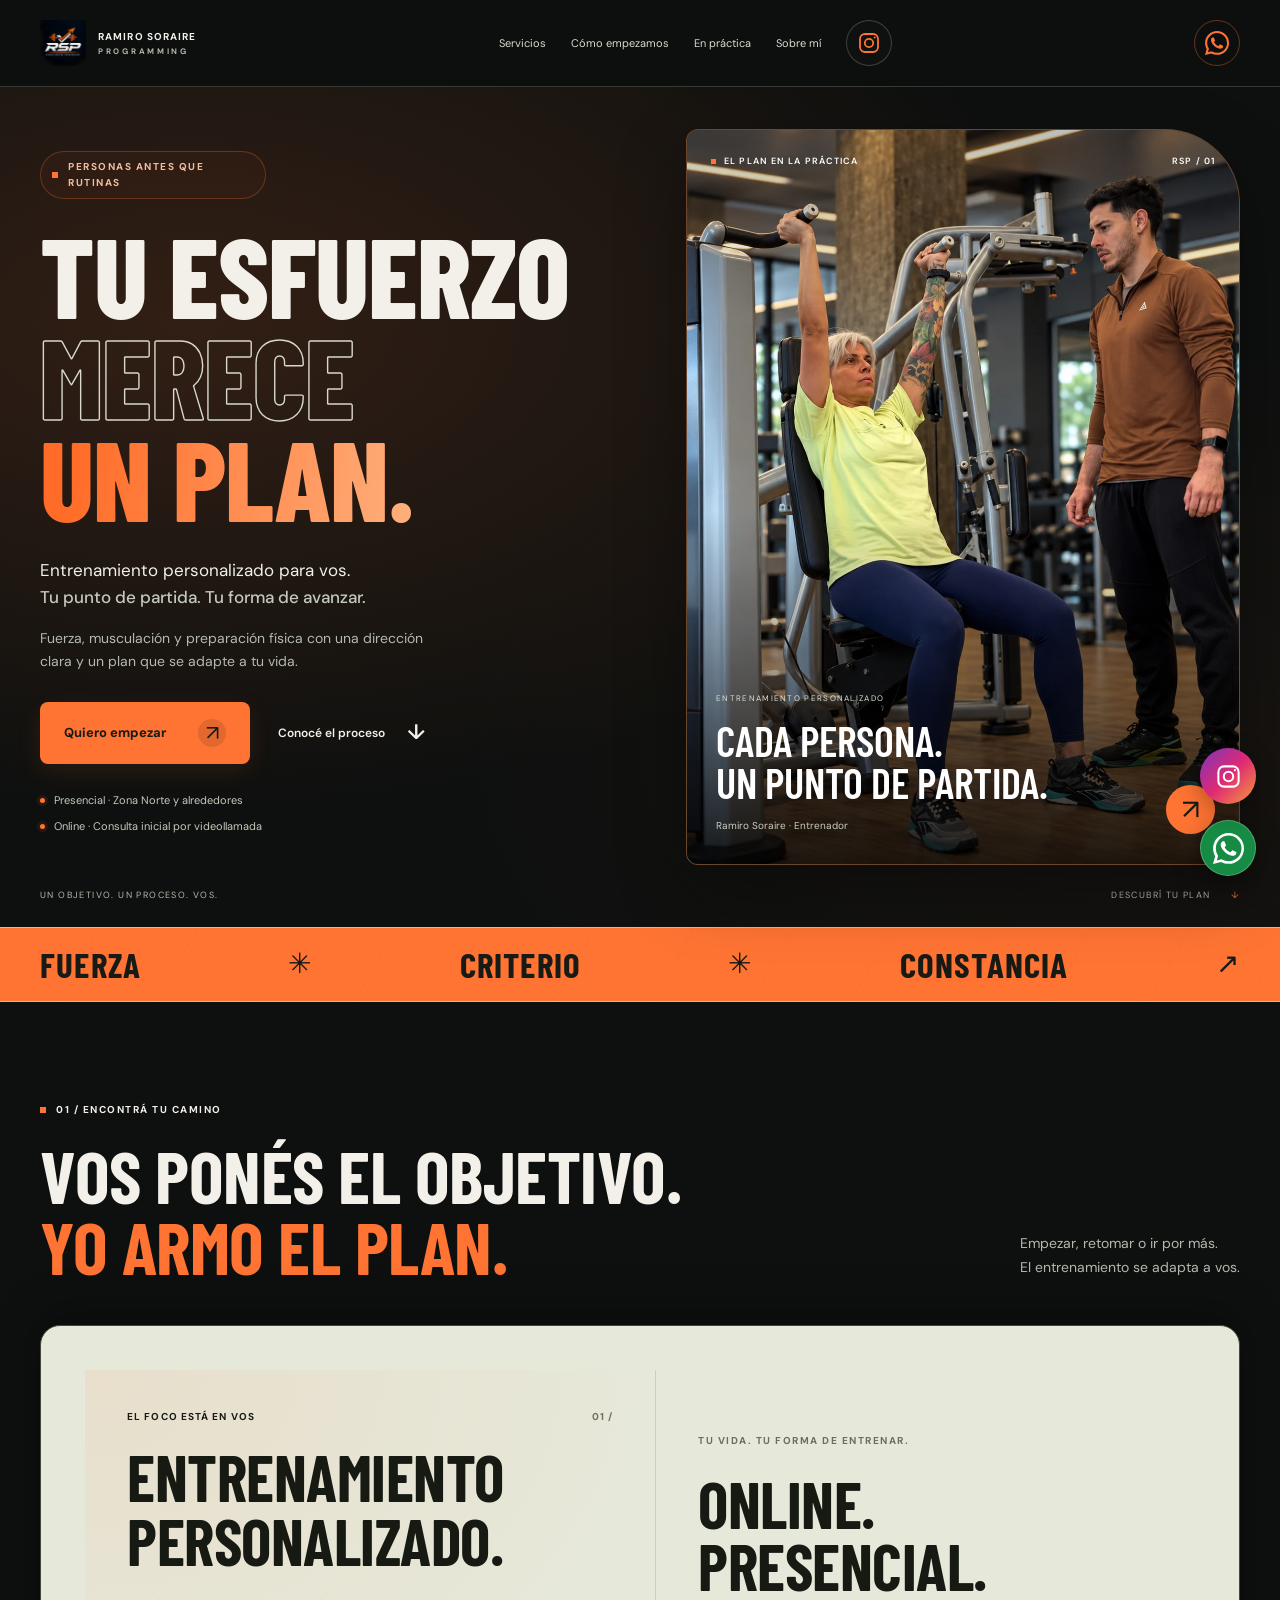
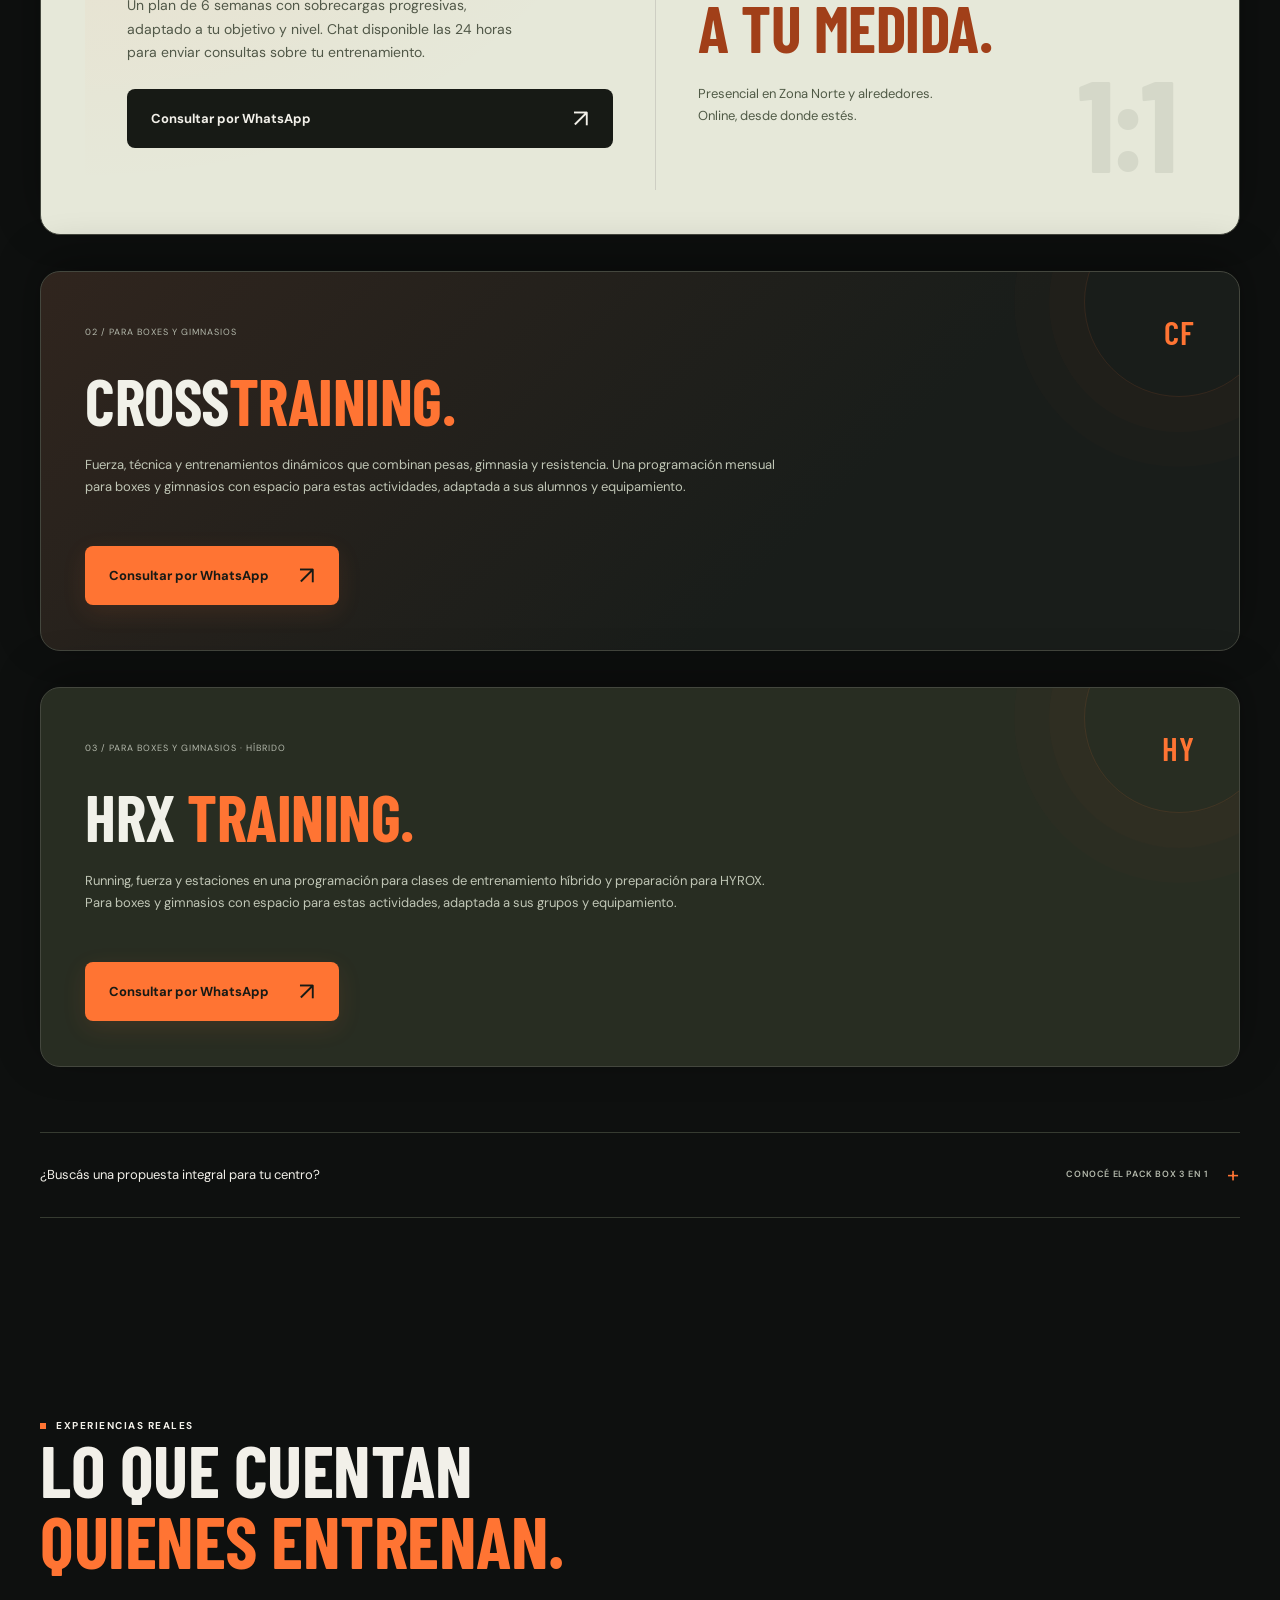
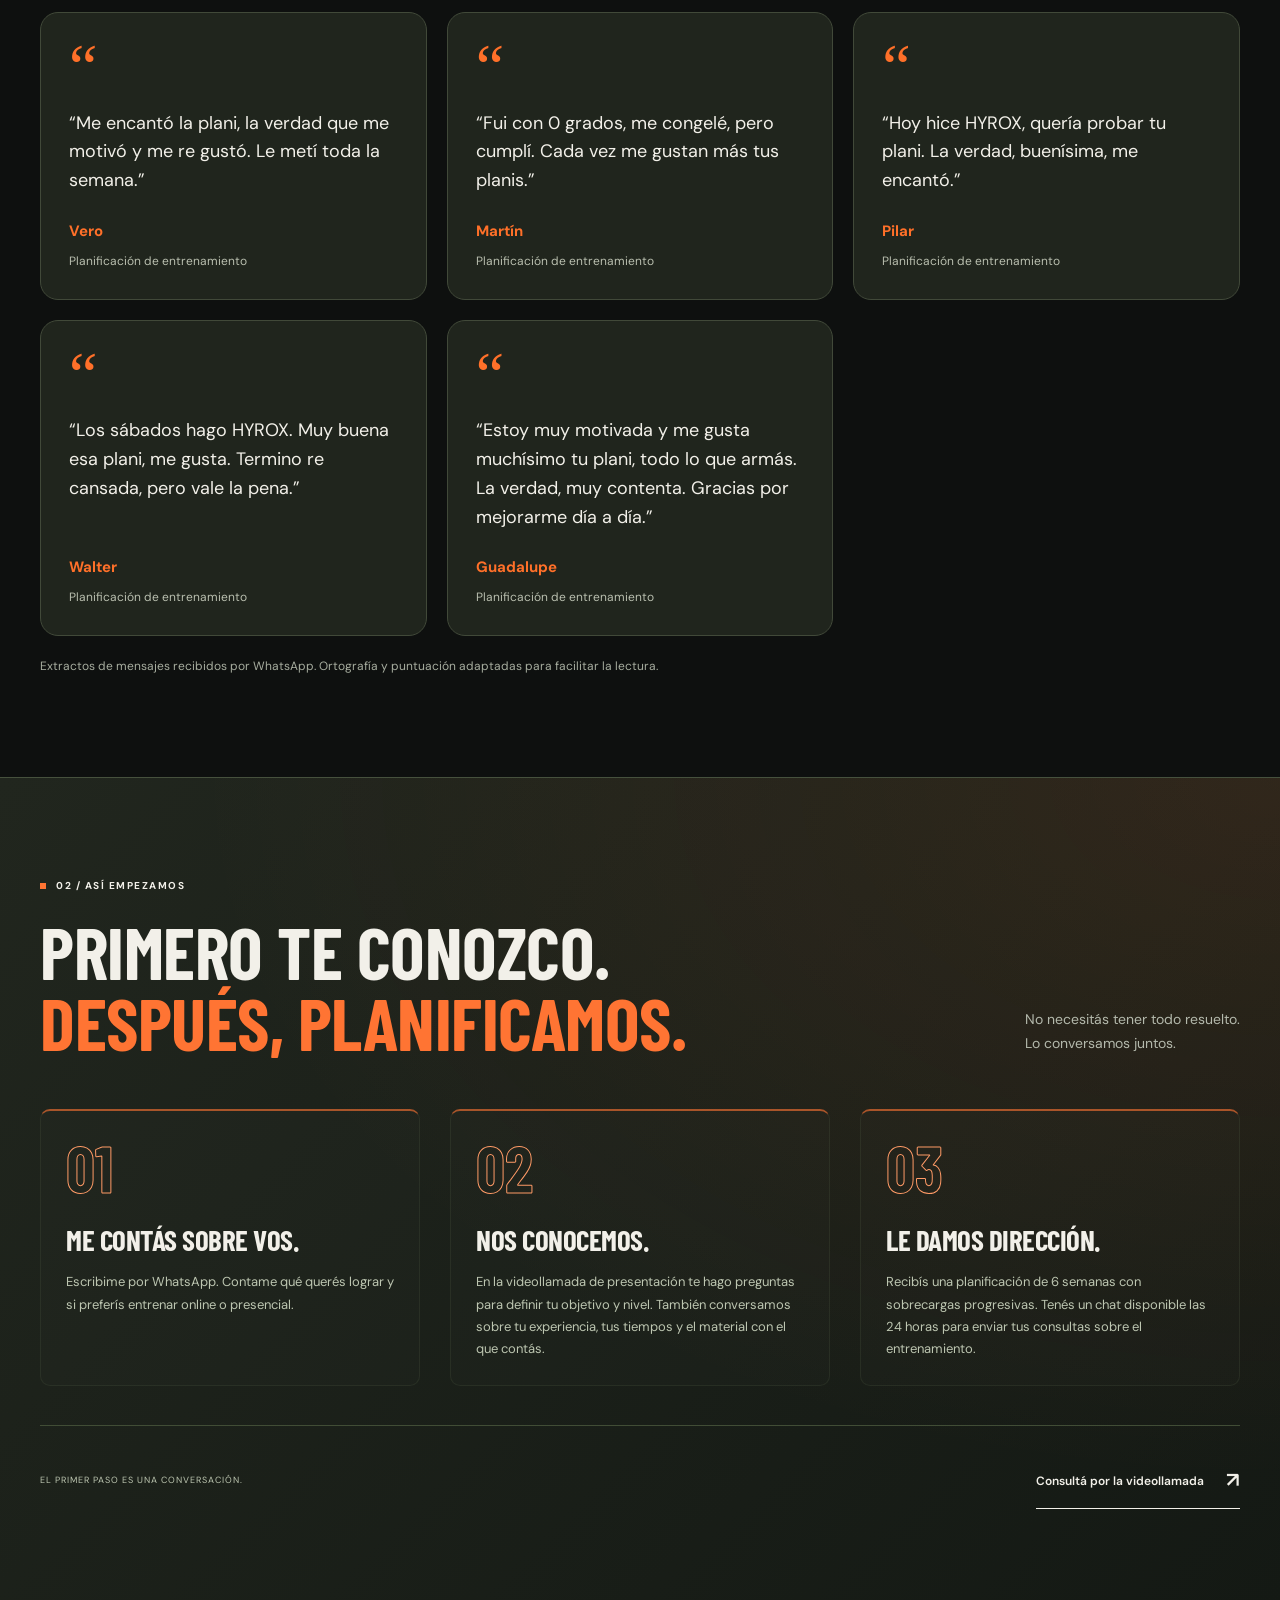
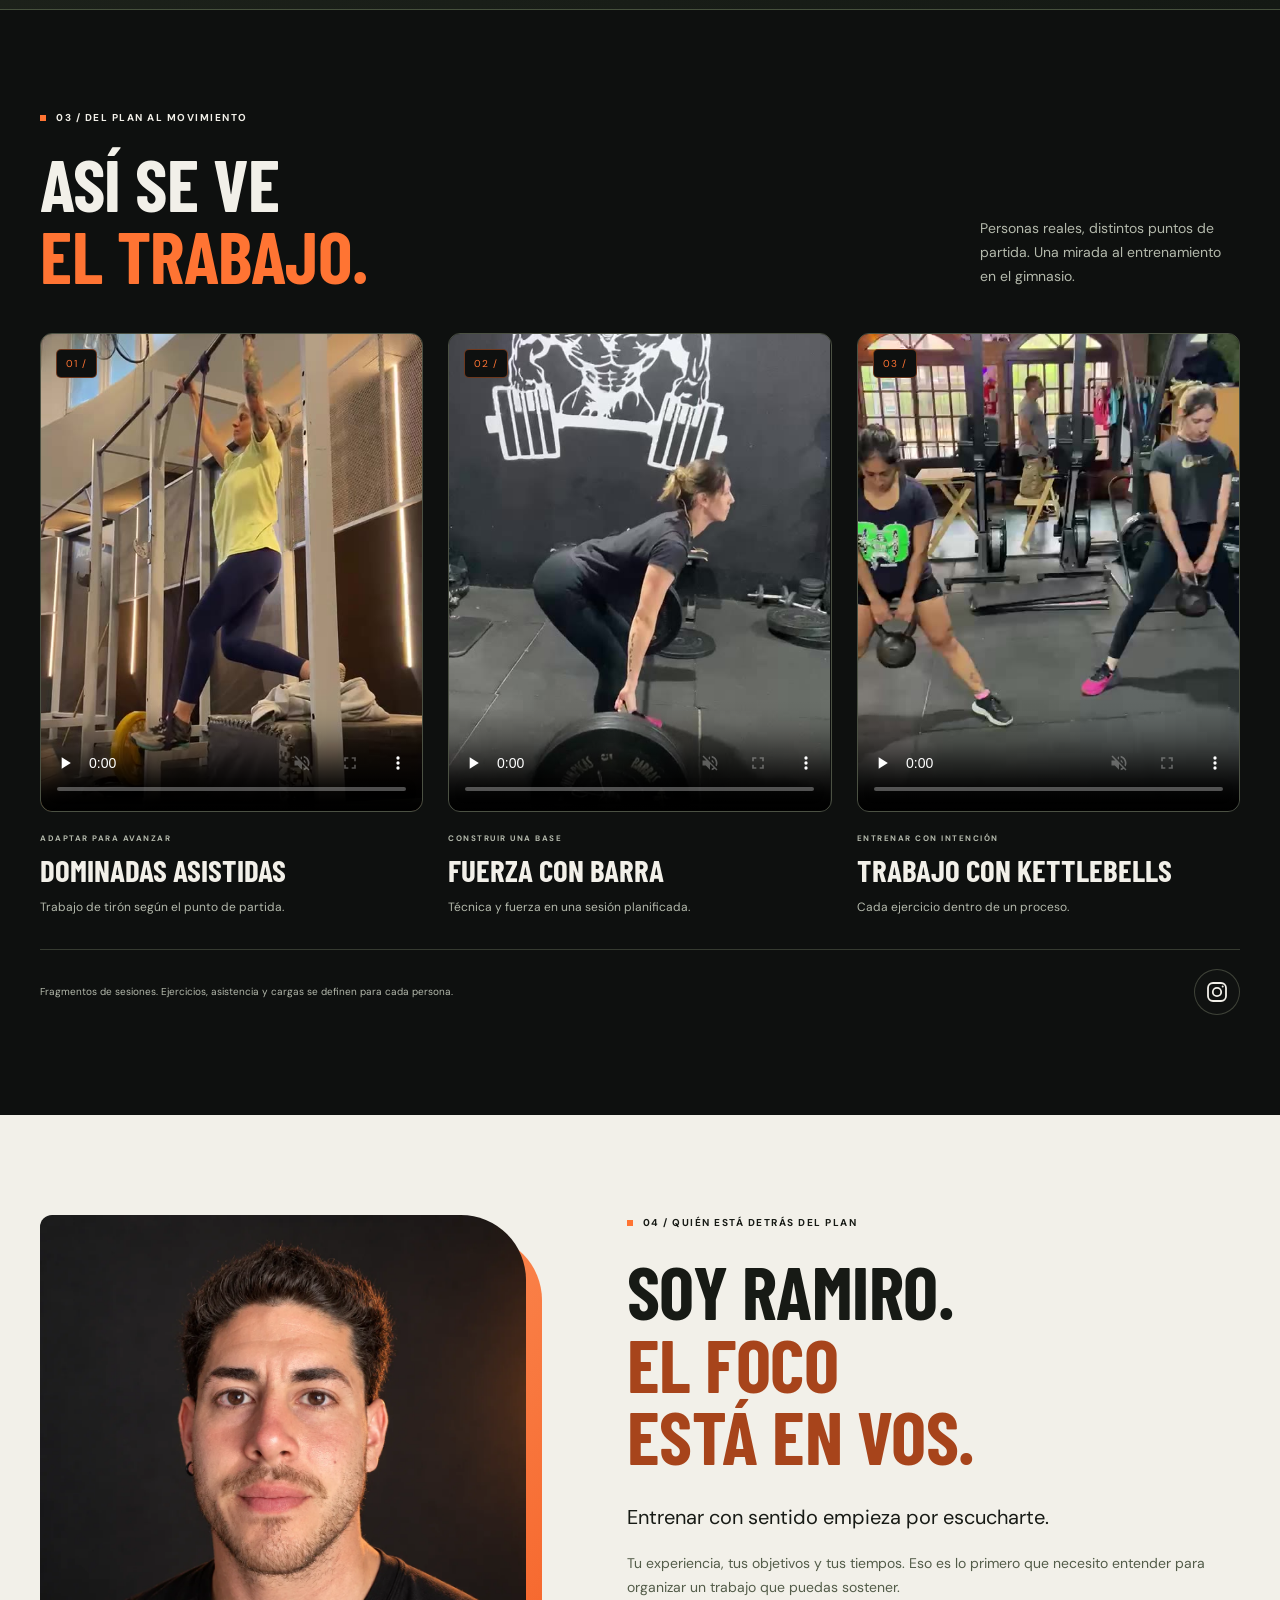
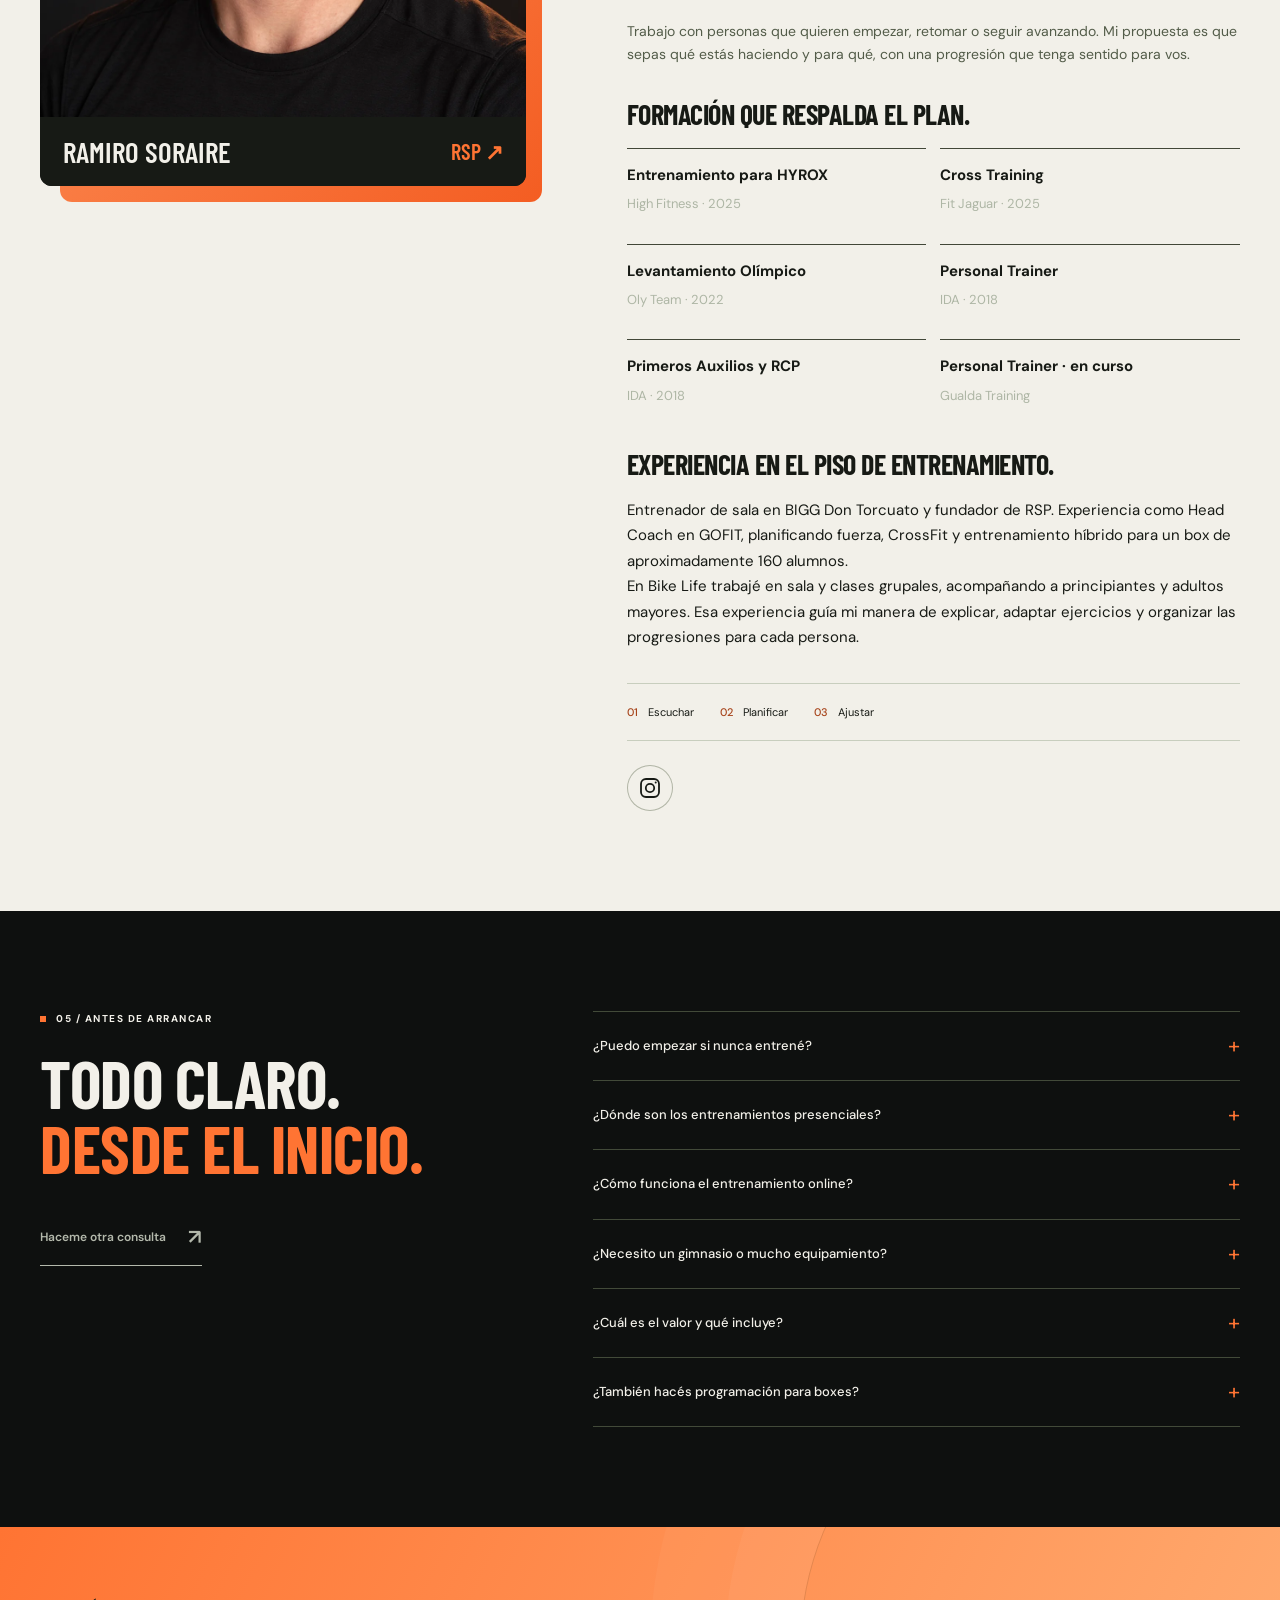
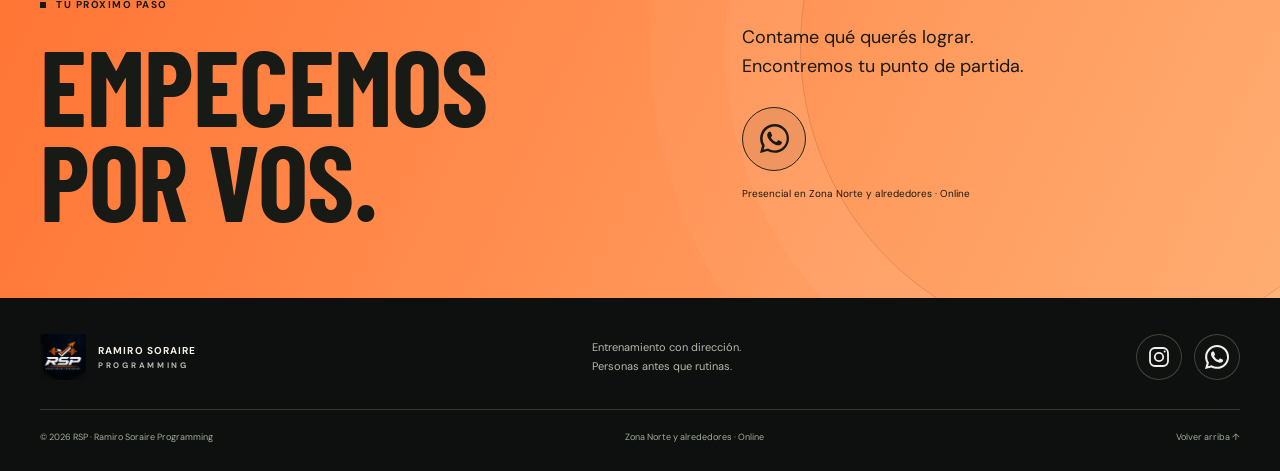
==== commit 172a9024: "Detallar personalizado de 6 semanas y formación profesional" ====
--- a/index.html
+++ b/index.html
@@ -22,7 +22,7 @@
 <style>
 .service-stack{display:grid;gap:36px;padding-bottom:40px;isolation:isolate}.stack-card{position:sticky;top:110px;display:block;min-height:380px;padding:44px;border:1px solid #44473e;border-radius:20px;background:#1c201a;color:#f1f1e9;text-decoration:none;box-shadow:0 -12px 45px #0005}.stack-card:nth-child(1){top:110px;z-index:1;display:grid;background:#e6e8d9;color:#161a13}.stack-card:nth-child(2){top:132px;z-index:2}.stack-card:nth-child(3){top:154px;z-index:3;background:#282d22}.stack-card h3{font-family:"Barlow Condensed",sans-serif;font-size:clamp(38px,5vw,68px);line-height:1;margin:20px 0}.stack-card>p{max-width:700px}.stack-card .btn{margin-top:24px}.stack-card:focus-visible{outline:3px solid #ff6b22;outline-offset:5px}.instagram-float{position:fixed;right:24px;bottom:96px;width:56px;height:56px;border-radius:50%;display:grid;place-items:center;background:linear-gradient(135deg,#7738bc,#df2875,#f59d39);color:white;z-index:1000;box-shadow:0 6px 24px #0005}.instagram-float svg{width:27px;height:27px}.whatsapp-float{right:24px!important;bottom:24px!important;width:56px!important;height:56px!important}.instagram-float:focus-visible{outline:3px solid white;outline-offset:4px}@media(max-width:700px){.stack-card,.stack-card:nth-child(1){display:block;min-height:0;padding:28px 24px;top:86px}.stack-card:nth-child(2){top:100px}.stack-card:nth-child(3){top:114px}.stack-card .mode-preview{display:none}.service-stack{gap:24px}.instagram-float,.whatsapp-float{right:16px!important}.instagram-float{bottom:88px}.whatsapp-float{bottom:16px!important}}@media(max-height:480px),(prefers-reduced-motion:reduce){.stack-card{position:relative!important;top:auto!important}}
 </style>
-<style>.testimonials-grid{display:grid;grid-template-columns:repeat(3,minmax(0,1fr));gap:20px;margin-top:36px}.testimonial-card{margin:0;padding:28px;background:#20251d;border:1px solid #414939;border-radius:18px;display:flex;flex-direction:column}.testimonial-quote{font-size:64px;line-height:.8;color:#ff7029;font-family:serif}.testimonial-card blockquote{margin:16px 0 24px;font-size:18px;line-height:1.6;flex:1}.testimonial-card figcaption{color:#ff7029;font-weight:700}.testimonial-card small{display:block;color:#b9bfaf;font-size:12px;font-weight:400;margin-top:6px}.testimonials-note{font-size:12px;color:#a7ad9f;margin-top:20px}@media(max-width:900px){.testimonials-grid{grid-template-columns:repeat(2,minmax(0,1fr))}}@media(max-width:600px){.testimonials-grid{grid-template-columns:1fr}}</style></head>
+<style>.testimonials-grid{display:grid;grid-template-columns:repeat(3,minmax(0,1fr));gap:20px;margin-top:36px}.testimonial-card{margin:0;padding:28px;background:#20251d;border:1px solid #414939;border-radius:18px;display:flex;flex-direction:column}.testimonial-quote{font-size:64px;line-height:.8;color:#ff7029;font-family:serif}.testimonial-card blockquote{margin:16px 0 24px;font-size:18px;line-height:1.6;flex:1}.testimonial-card figcaption{color:#ff7029;font-weight:700}.testimonial-card small{display:block;color:#b9bfaf;font-size:12px;font-weight:400;margin-top:6px}.testimonials-note{font-size:12px;color:#a7ad9f;margin-top:20px}@media(max-width:900px){.testimonials-grid{grid-template-columns:repeat(2,minmax(0,1fr))}}@media(max-width:600px){.testimonials-grid{grid-template-columns:1fr}}</style><style>.coach-credentials{margin:32px 0}.coach-credentials h3{font-family:"Barlow Condensed",sans-serif;font-size:28px;line-height:1.1;margin:28px 0 18px}.coach-credentials ul{list-style:none;padding:0;display:grid;grid-template-columns:1fr 1fr;gap:14px}.coach-credentials li{padding:14px 0;border-top:1px solid #424738}.coach-credentials li span{display:block;font-size:13px;color:#aeb6a5;margin-top:5px}.coach-grid{align-items:start}.coach-image{position:sticky;top:110px}@media(max-width:700px){.coach-image{position:static}.coach-credentials ul{grid-template-columns:1fr}}</style></head>
 <body id="inicio">
 <a class="skip-link" href="#contenido">Saltar al contenido</a>
 <header class="site-header">
@@ -59,7 +59,7 @@
   <section class="section wrap services" id="enfoques" aria-labelledby="services-title">
     <div class="section-head"><div><p class="eyebrow">01 / ENCONTRÁ TU CAMINO</p><h2 id="services-title">VOS PONÉS EL OBJETIVO.<br><span>YO ARMO EL PLAN.</span></h2></div><p>Empezar, retomar o ir por más.<br>El entrenamiento se adapta a vos.</p></div>
     <div class="service-stack"><a class="stack-card personal" href="https://wa.me/5491130275341?text=Hola%20Rama%2C%20me%20interesa%20el%20entrenamiento%20personalizado." target="_blank" rel="noopener noreferrer">
-          <div class="personal-intro"><p class="service-kicker">EL FOCO ESTÁ EN VOS <span>01 /</span></p><h3 id="personal-title">ENTRENAMIENTO<br>PERSONALIZADO.</h3><p>Un proceso individual para ganar fuerza, mejorar tu condición física y entrenar con confianza. Desde donde estás hoy.</p><span class="btn btn-dark flip-action">Consultar por WhatsApp <span aria-hidden="true">↗</span></span></div>
+          <div class="personal-intro"><p class="service-kicker">EL FOCO ESTÁ EN VOS <span>01 /</span></p><h3 id="personal-title">ENTRENAMIENTO<br>PERSONALIZADO.</h3><p>Un plan de 6 semanas con sobrecargas progresivas, adaptado a tu objetivo y nivel. Chat disponible las 24 horas para enviar consultas sobre tu entrenamiento.</p><span class="btn btn-dark flip-action">Consultar por WhatsApp <span aria-hidden="true">↗</span></span></div>
           <div class="personal-detail mode-preview"><p class="meta">TU VIDA. TU FORMA DE ENTRENAR.</p><p class="mode-preview-title">ONLINE.<br>PRESENCIAL.<br><span>A TU MEDIDA.</span></p><p>Presencial en Zona Norte y alrededores.<br>Online, desde donde estés.</p><span class="preview-mark" aria-hidden="true">1:1</span></div>
         </a>
 <a class="stack-card service-card" href="https://wa.me/5491130275341?text=Hola%20Rama%2C%20quiero%20consultar%20por%20el%20plan%20CROSSTRAINING%20para%20mi%20box." target="_blank" rel="noopener noreferrer"><div class="service-top"><span>02 / PARA BOXES Y GIMNASIOS</span><span class="service-code" aria-hidden="true">CF</span></div><h3 id="crossfit-title">CROSS<span>TRAINING.</span></h3><p>Fuerza, técnica y entrenamientos dinámicos que combinan pesas, gimnasia y resistencia. Una programación mensual para boxes y gimnasios con espacio para estas actividades, adaptada a sus alumnos y equipamiento.</p><span class="btn btn-orange flip-action">Consultar por WhatsApp <span aria-hidden="true">↗</span></span></a>
@@ -72,8 +72,8 @@
     <div class="section-head"><div><p class="eyebrow">02 / ASÍ EMPEZAMOS</p><h2 id="method-title">PRIMERO TE CONOZCO.<br><span>DESPUÉS, PLANIFICAMOS.</span></h2></div><p>No necesitás tener todo resuelto.<br>Lo conversamos juntos.</p></div>
     <ol class="process">
       <li><span class="process-number">01</span><div><h3>ME CONTÁS SOBRE VOS.</h3><p>Escribime por WhatsApp. Contame qué querés lograr y si preferís entrenar online o presencial.</p></div></li>
-      <li><span class="process-number">02</span><div><h3>NOS CONOCEMOS.</h3><p>Para el online, coordinamos una videollamada inicial. Hablamos de tu experiencia, tus tiempos y el material con el que contás.</p></div></li>
-      <li><span class="process-number">03</span><div><h3>LE DAMOS DIRECCIÓN.</h3><p>Definimos tu plan de entrenamiento, las progresiones y cómo será el seguimiento. Acordamos la propuesta antes de arrancar.</p></div></li>
+      <li><span class="process-number">02</span><div><h3>NOS CONOCEMOS.</h3><p>En la videollamada de presentación te hago preguntas para definir tu objetivo y nivel. También conversamos sobre tu experiencia, tus tiempos y el material con el que contás.</p></div></li>
+      <li><span class="process-number">03</span><div><h3>LE DAMOS DIRECCIÓN.</h3><p>Recibís una planificación de 6 semanas con sobrecargas progresivas. Tenés un chat disponible las 24 horas para enviar tus consultas sobre el entrenamiento.</p></div></li>
     </ol>
     <div class="method-foot"><span>EL PRIMER PASO ES UNA CONVERSACIÓN.</span><a class="text-link" href="https://wa.me/5491130275341?text=Hola%20Rama%2C%20quiero%20consultar%20por%20el%20entrenamiento%20online%20y%20coordinar%20una%20videollamada%20para%20conocernos.">Consultá por la videollamada <span aria-hidden="true">↗</span></a></div>
   </div></section>
@@ -90,7 +90,7 @@
 
   <section class="section coach" id="ramiro" aria-labelledby="coach-title"><div class="wrap coach-grid">
     <figure class="coach-image"><img src="./ramiro-retrato-pro.webp" width="1122" height="1402" alt="Ramiro Soraire, entrenador" loading="lazy"><figcaption><span>RAMIRO SORAIRE</span><span>RSP ↗</span></figcaption></figure>
-    <div class="coach-copy"><p class="eyebrow">04 / QUIÉN ESTÁ DETRÁS DEL PLAN</p><h2 id="coach-title">SOY RAMIRO.<br><span>EL FOCO<br>ESTÁ EN VOS.</span></h2><p class="large">Entrenar con sentido empieza por escucharte.</p><p>Tu experiencia, tus objetivos y tus tiempos. Eso es lo primero que necesito entender para organizar un trabajo que puedas sostener.</p><p>Trabajo con personas que quieren empezar, retomar o seguir avanzando. Mi propuesta es que sepas qué estás haciendo y para qué, con una progresión que tenga sentido para vos.</p><div class="principles"><span><b>01</b> Escuchar</span><span><b>02</b> Planificar</span><span><b>03</b> Ajustar</span></div><a class="social-link instagram-link" href="https://www.instagram.com/ramirosoraire.coach/" target="_blank" rel="noopener noreferrer" aria-label="Instagram de Ramiro Soraire" title="Instagram"><svg viewBox="0 0 24 24" aria-hidden="true" focusable="false" fill="none" stroke="currentColor" stroke-width="1.8"><rect x="3" y="3" width="18" height="18" rx="5"/><circle cx="12" cy="12" r="4.2"/><circle cx="17.7" cy="6.4" r="1" fill="currentColor" stroke="none"/></svg></a></div>
+    <div class="coach-copy"><p class="eyebrow">04 / QUIÉN ESTÁ DETRÁS DEL PLAN</p><h2 id="coach-title">SOY RAMIRO.<br><span>EL FOCO<br>ESTÁ EN VOS.</span></h2><p class="large">Entrenar con sentido empieza por escucharte.</p><p>Tu experiencia, tus objetivos y tus tiempos. Eso es lo primero que necesito entender para organizar un trabajo que puedas sostener.</p><p>Trabajo con personas que quieren empezar, retomar o seguir avanzando. Mi propuesta es que sepas qué estás haciendo y para qué, con una progresión que tenga sentido para vos.</p><div class="coach-credentials"><h3>FORMACIÓN QUE RESPALDA EL PLAN.</h3><ul><li><strong>Entrenamiento para HYROX</strong><span>High Fitness · 2025</span></li><li><strong>Cross Training</strong><span>Fit Jaguar · 2025</span></li><li><strong>Levantamiento Olímpico</strong><span>Oly Team · 2022</span></li><li><strong>Personal Trainer</strong><span>IDA · 2018</span></li><li><strong>Primeros Auxilios y RCP</strong><span>IDA · 2018</span></li><li><strong>Personal Trainer · en curso</strong><span>Gualda Training</span></li></ul><h3>EXPERIENCIA EN EL PISO DE ENTRENAMIENTO.</h3><p>Entrenador de sala en BIGG Don Torcuato y fundador de RSP. Experiencia como Head Coach en GOFIT, planificando fuerza, CrossFit y entrenamiento híbrido para un box de aproximadamente 160 alumnos.</p><p>En Bike Life trabajé en sala y clases grupales, acompañando a principiantes y adultos mayores. Esa experiencia guía mi manera de explicar, adaptar ejercicios y organizar las progresiones para cada persona.</p></div><div class="principles"><span><b>01</b> Escuchar</span><span><b>02</b> Planificar</span><span><b>03</b> Ajustar</span></div><a class="social-link instagram-link" href="https://www.instagram.com/ramirosoraire.coach/" target="_blank" rel="noopener noreferrer" aria-label="Instagram de Ramiro Soraire" title="Instagram"><svg viewBox="0 0 24 24" aria-hidden="true" focusable="false" fill="none" stroke="currentColor" stroke-width="1.8"><rect x="3" y="3" width="18" height="18" rx="5"/><circle cx="12" cy="12" r="4.2"/><circle cx="17.7" cy="6.4" r="1" fill="currentColor" stroke="none"/></svg></a></div>
   </div></section>
 
   <section class="section wrap faq" aria-labelledby="faq-title"><div class="faq-grid">
@@ -98,9 +98,9 @@
     <div class="faq-list">
       <details><summary>¿Puedo empezar si nunca entrené?<span aria-hidden="true">+</span></summary><p>Sí. El punto de partida es tu experiencia actual. Conversamos sobre tu objetivo y armamos una propuesta con ejercicios y progresiones adecuados a tu nivel.</p></details>
       <details><summary>¿Dónde son los entrenamientos presenciales?<span aria-hidden="true">+</span></summary><p>En Zona Norte y alrededores. Escribime con tu ubicación y los días en los que podés entrenar para coordinar lugar y horarios según disponibilidad.</p></details>
-      <details><summary>¿Cómo funciona el entrenamiento online?<span aria-hidden="true">+</span></summary><p>Empezamos con una consulta por videollamada para conocernos. Hablamos de tus objetivos, experiencia, disponibilidad y equipamiento. Ahí detallamos el plan de entrenamiento, las progresiones, el valor y el alcance del seguimiento antes de empezar.</p></details>
+      <details><summary>¿Cómo funciona el entrenamiento online?<span aria-hidden="true">+</span></summary><p>Empezamos con una videollamada de presentación: a través de preguntas definimos tu objetivo y nivel, y conocemos tus tiempos y equipamiento. Después armamos tu planificación de 6 semanas con sobrecargas progresivas. Incluye chat disponible las 24 horas para enviar consultas sobre el entrenamiento.</p></details>
       <details><summary>¿Necesito un gimnasio o mucho equipamiento?<span aria-hidden="true">+</span></summary><p>La propuesta se arma con el espacio y el material que tengas. Contame dónde pensás entrenar y vemos qué opción tiene sentido para tu objetivo.</p></details>
-      <details><summary>¿Cuál es el valor y qué incluye?<span aria-hidden="true">+</span></summary><p>Depende del servicio y de la modalidad. Antes de empezar acordamos el valor, la forma de entrega y cómo vamos a trabajar. Para el online, lo detallamos en la videollamada inicial.</p></details>
+      <details><summary>¿Cuál es el valor y qué incluye?<span aria-hidden="true">+</span></summary><p>El personalizado incluye una videollamada de presentación para definir objetivo y nivel, planificación de 6 semanas con sobrecargas progresivas y chat disponible las 24 horas para enviar consultas sobre el entrenamiento. El valor se acuerda según la modalidad antes de empezar.</p></details>
       <details><summary>¿También hacés programación para boxes?<span aria-hidden="true">+</span></summary><p>Sí. Diseño programaciones mensuales de CrossFit, híbrido / HYROX y musculación, con una propuesta integral Pack Box 3 en 1. Contame cómo son tus clases, tus alumnos y tu equipamiento para armar la propuesta.</p></details>
     </div>
   </div></section>
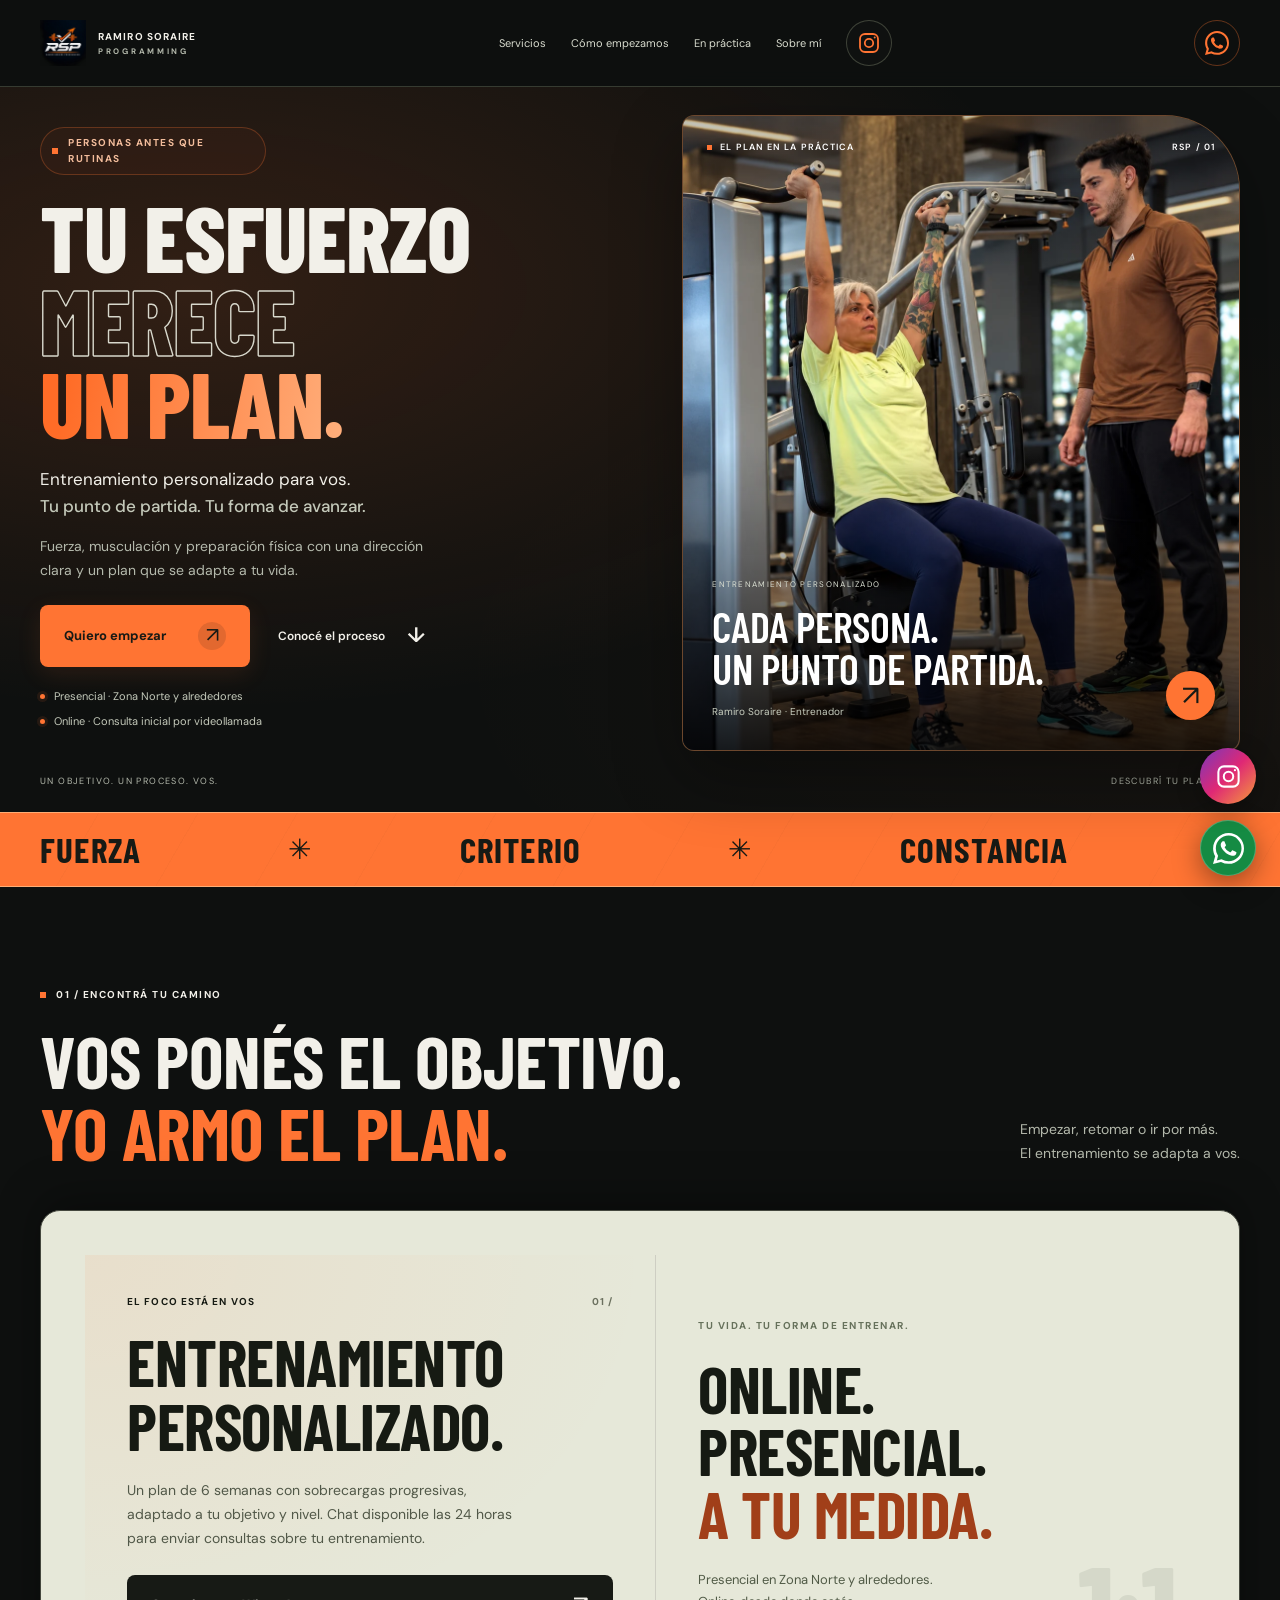
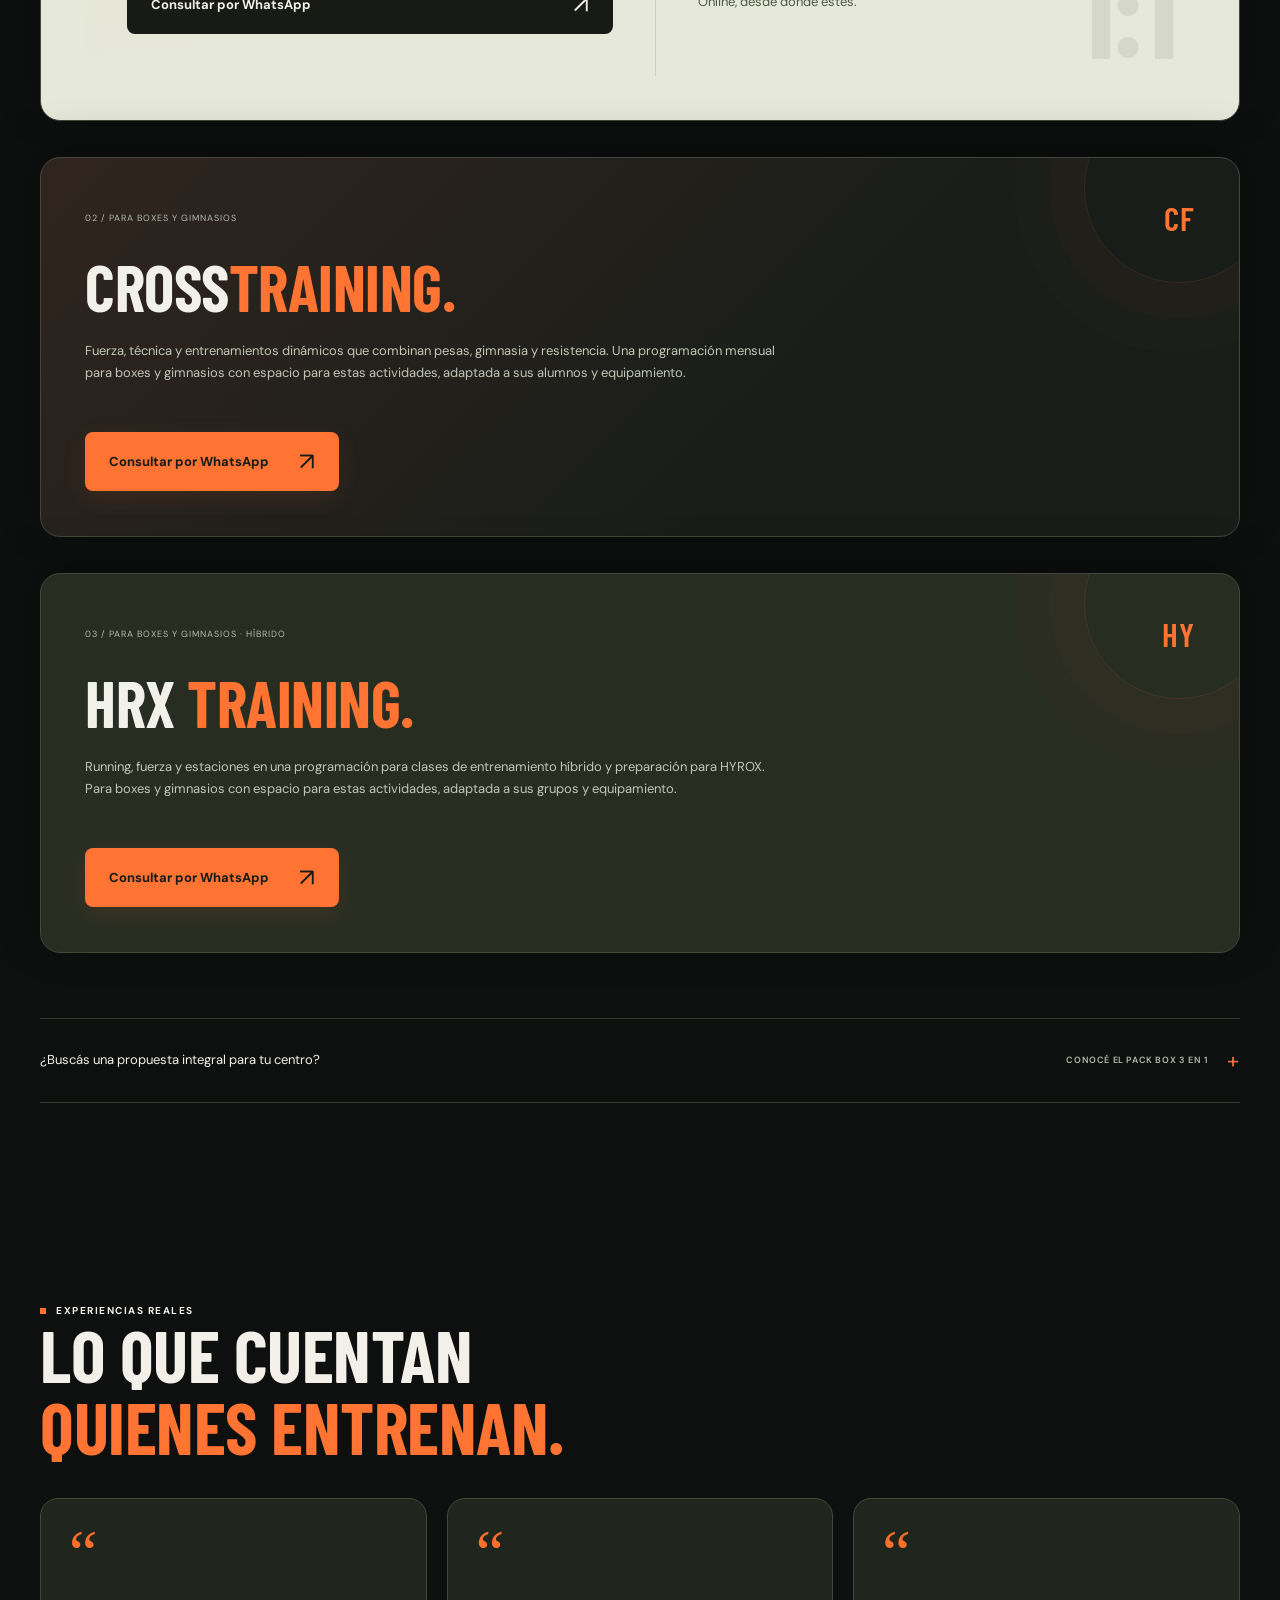
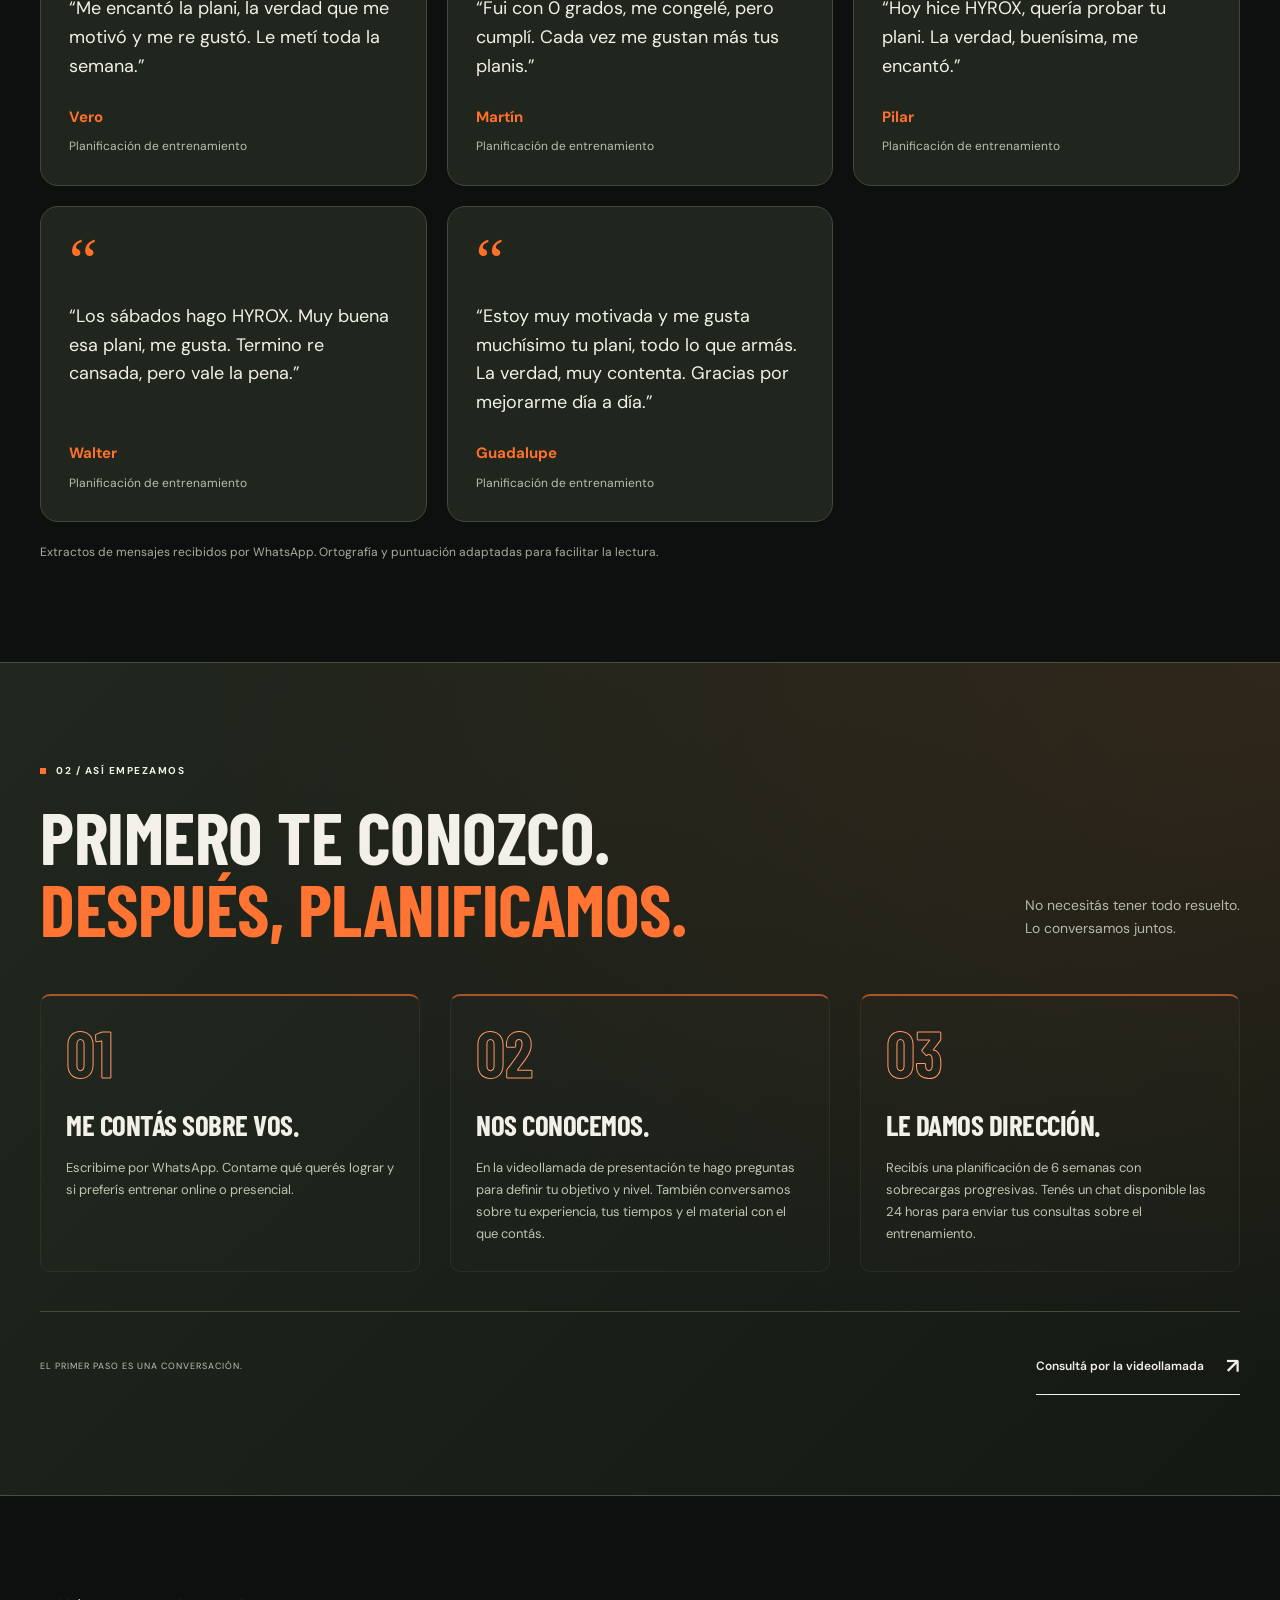
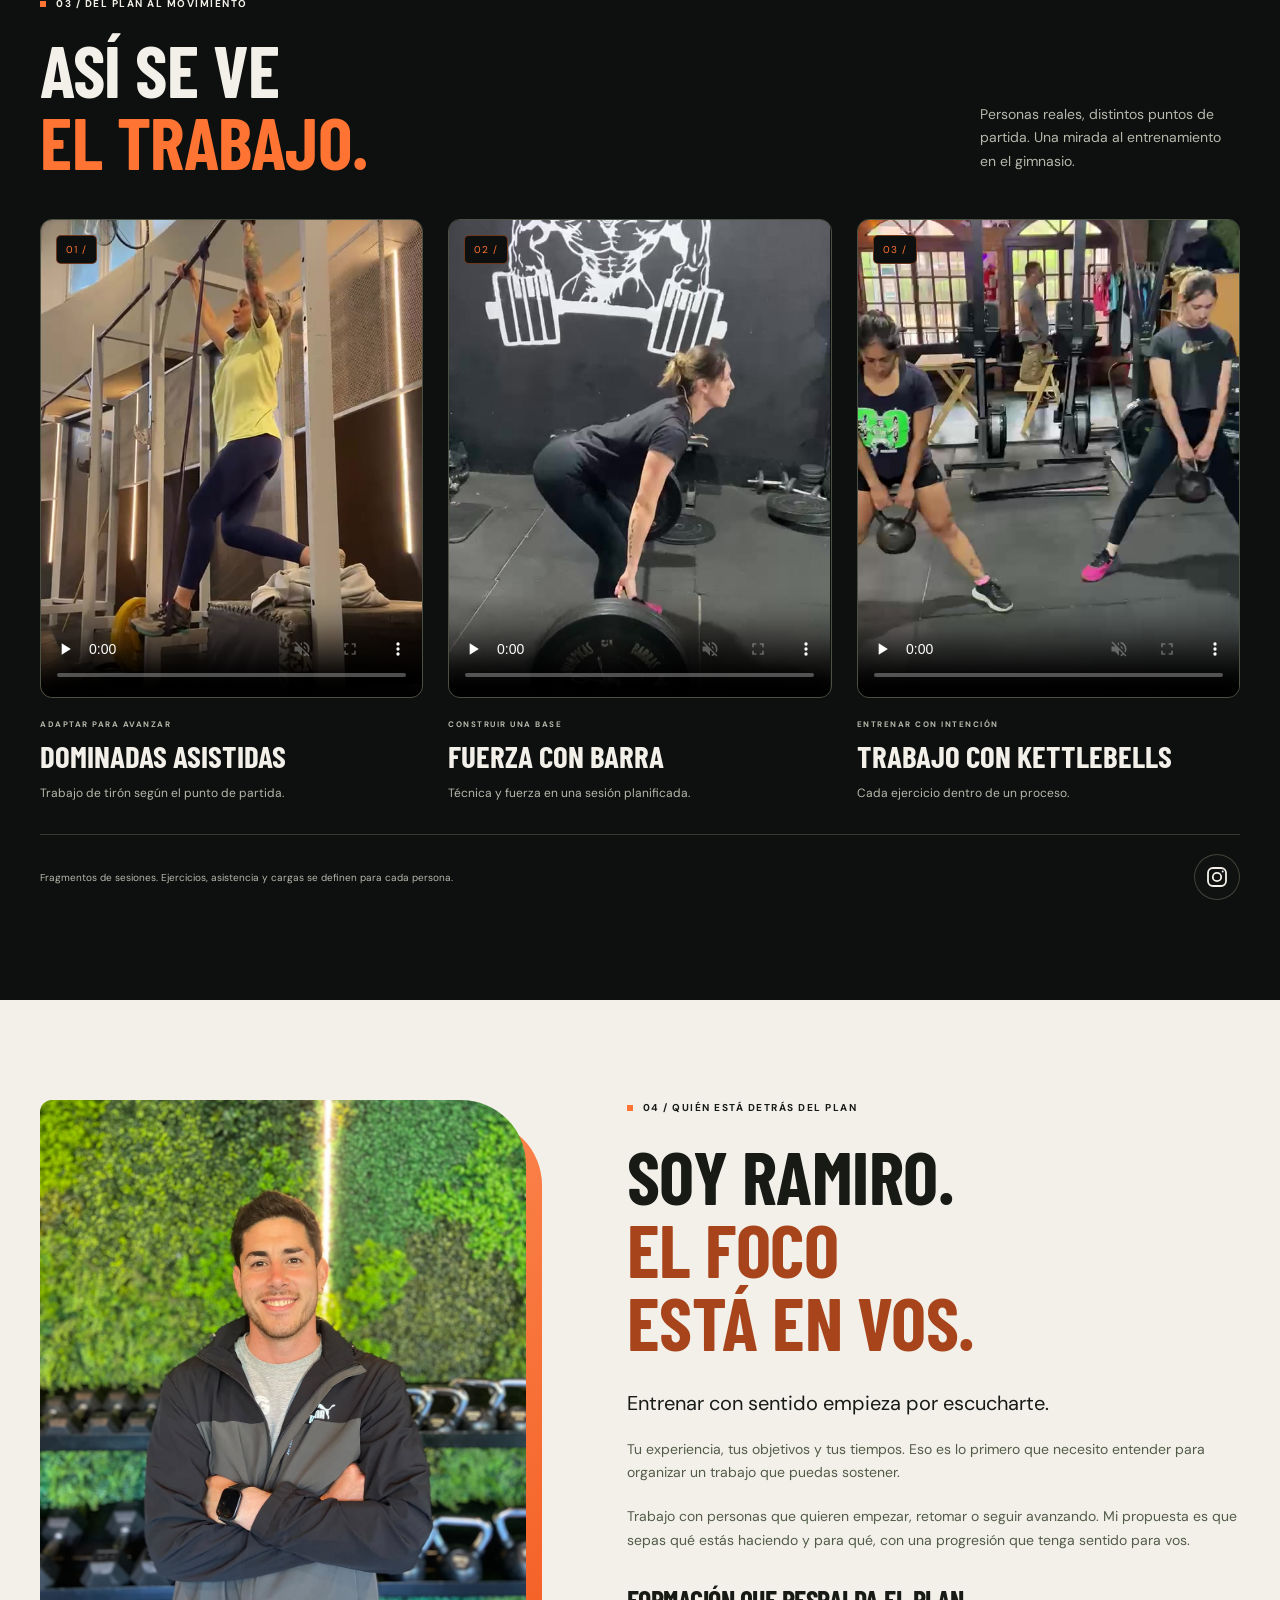
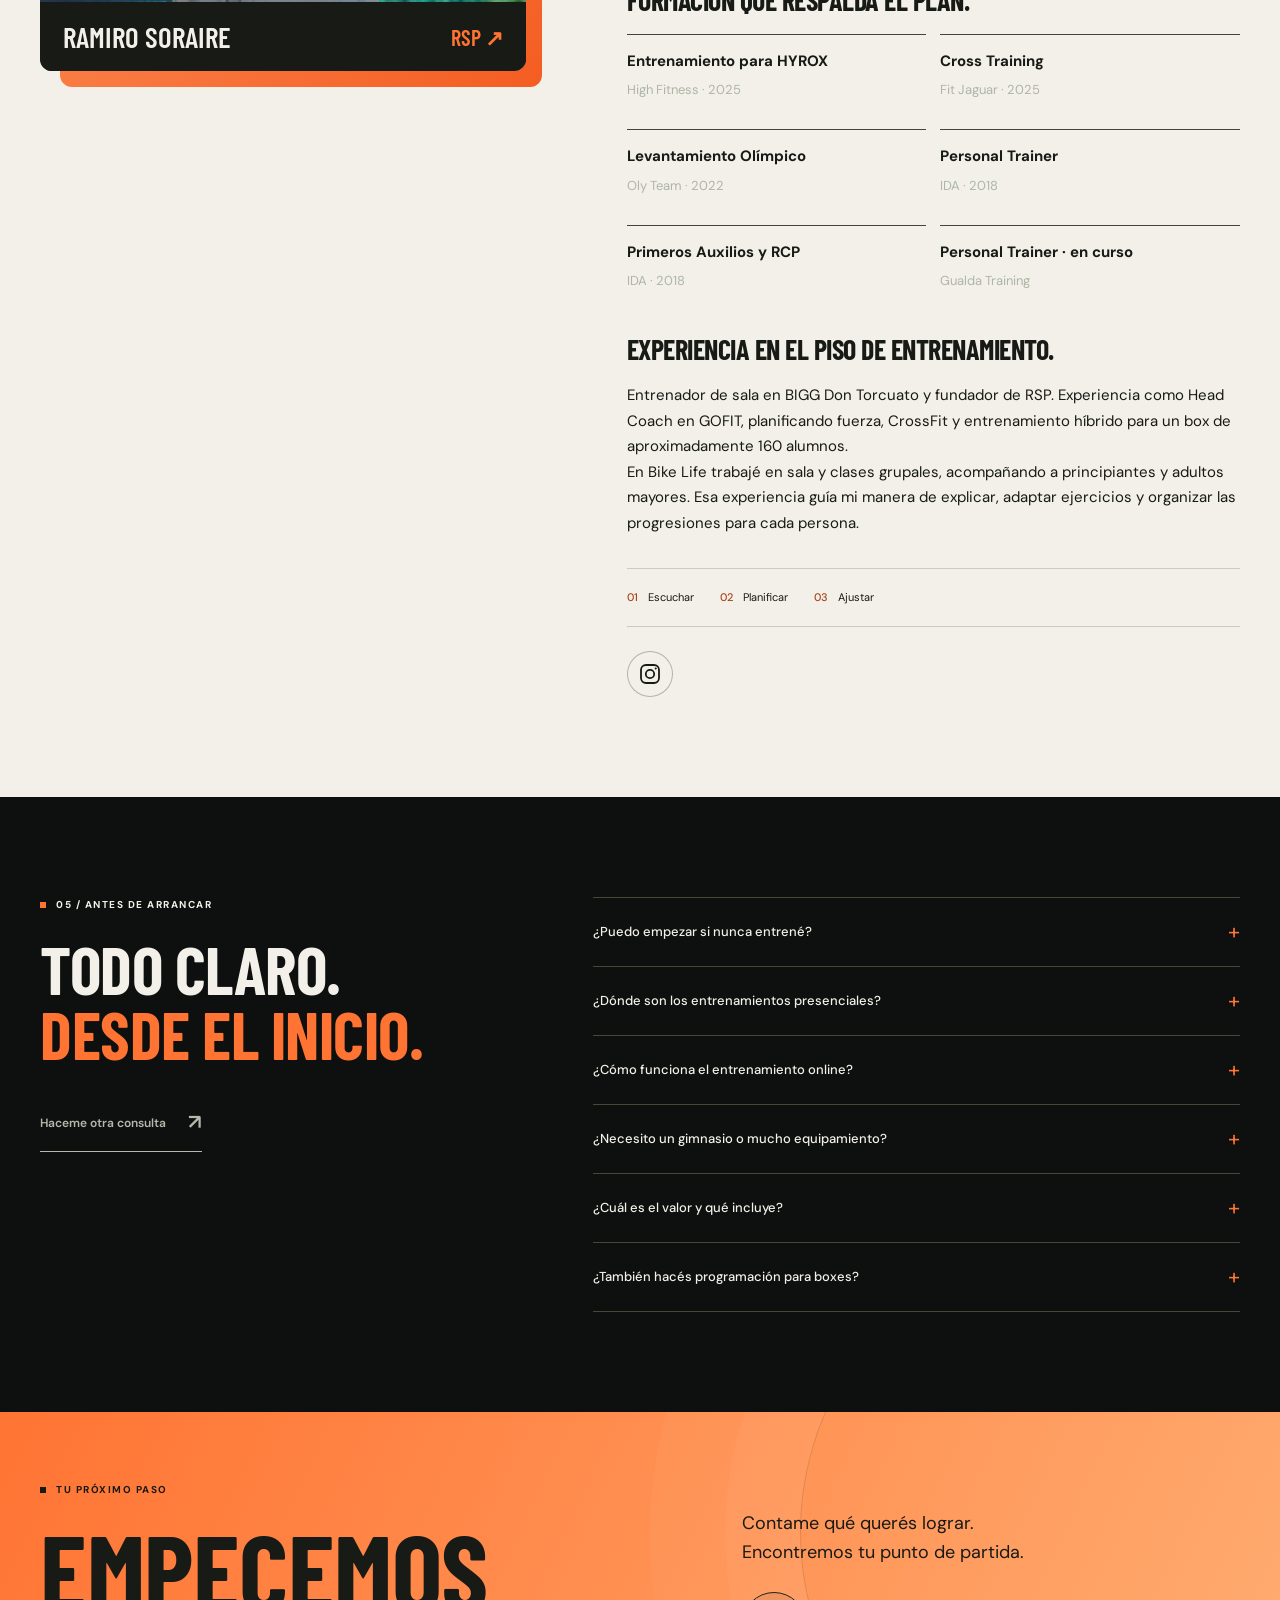
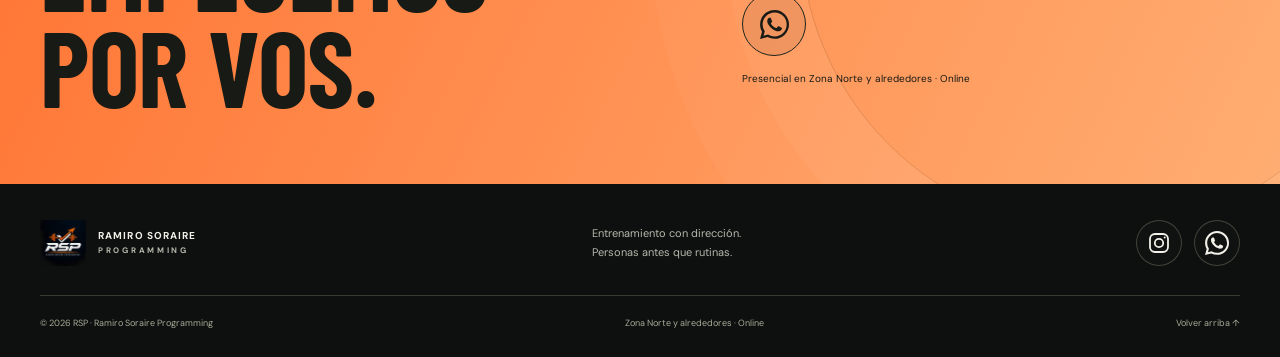
==== commit 3db568b3: "Update stylesheet version and coach image source" ====
--- a/index.html
+++ b/index.html
@@ -17,7 +17,7 @@
   <link rel="preconnect" href="https://fonts.googleapis.com">
   <link rel="preconnect" href="https://fonts.gstatic.com" crossorigin>
   <link href="https://fonts.googleapis.com/css2?family=Barlow+Condensed:wght@600;700;800&family=DM+Sans:wght@400;500;600;700&display=swap" rel="stylesheet">
-  <link rel="stylesheet" href="./style.css?v=20261029-3">
+  <link rel="stylesheet" href="./style.css?v=20261102-responsive">
   <title>RSP | Entrenamiento personalizado online y en Zona Norte</title>
 <style>
 .service-stack{display:grid;gap:36px;padding-bottom:40px;isolation:isolate}.stack-card{position:sticky;top:110px;display:block;min-height:380px;padding:44px;border:1px solid #44473e;border-radius:20px;background:#1c201a;color:#f1f1e9;text-decoration:none;box-shadow:0 -12px 45px #0005}.stack-card:nth-child(1){top:110px;z-index:1;display:grid;background:#e6e8d9;color:#161a13}.stack-card:nth-child(2){top:132px;z-index:2}.stack-card:nth-child(3){top:154px;z-index:3;background:#282d22}.stack-card h3{font-family:"Barlow Condensed",sans-serif;font-size:clamp(38px,5vw,68px);line-height:1;margin:20px 0}.stack-card>p{max-width:700px}.stack-card .btn{margin-top:24px}.stack-card:focus-visible{outline:3px solid #ff6b22;outline-offset:5px}.instagram-float{position:fixed;right:24px;bottom:96px;width:56px;height:56px;border-radius:50%;display:grid;place-items:center;background:linear-gradient(135deg,#7738bc,#df2875,#f59d39);color:white;z-index:1000;box-shadow:0 6px 24px #0005}.instagram-float svg{width:27px;height:27px}.whatsapp-float{right:24px!important;bottom:24px!important;width:56px!important;height:56px!important}.instagram-float:focus-visible{outline:3px solid white;outline-offset:4px}@media(max-width:700px){.stack-card,.stack-card:nth-child(1){display:block;min-height:0;padding:28px 24px;top:86px}.stack-card:nth-child(2){top:100px}.stack-card:nth-child(3){top:114px}.stack-card .mode-preview{display:none}.service-stack{gap:24px}.instagram-float,.whatsapp-float{right:16px!important}.instagram-float{bottom:88px}.whatsapp-float{bottom:16px!important}}@media(max-height:480px),(prefers-reduced-motion:reduce){.stack-card{position:relative!important;top:auto!important}}
@@ -89,7 +89,7 @@
   </section>
 
   <section class="section coach" id="ramiro" aria-labelledby="coach-title"><div class="wrap coach-grid">
-    <figure class="coach-image"><img src="./ramiro-retrato-pro.webp" width="1122" height="1402" alt="Ramiro Soraire, entrenador" loading="lazy"><figcaption><span>RAMIRO SORAIRE</span><span>RSP ↗</span></figcaption></figure>
+    <figure class="coach-image"><img src="./WhatsApp%20Image%202026-11-02%20at%2009.46.04.jpeg" width="1200" height="1600" alt="Ramiro Soraire, entrenador" loading="lazy"><figcaption><span>RAMIRO SORAIRE</span><span>RSP ↗</span></figcaption></figure>
     <div class="coach-copy"><p class="eyebrow">04 / QUIÉN ESTÁ DETRÁS DEL PLAN</p><h2 id="coach-title">SOY RAMIRO.<br><span>EL FOCO<br>ESTÁ EN VOS.</span></h2><p class="large">Entrenar con sentido empieza por escucharte.</p><p>Tu experiencia, tus objetivos y tus tiempos. Eso es lo primero que necesito entender para organizar un trabajo que puedas sostener.</p><p>Trabajo con personas que quieren empezar, retomar o seguir avanzando. Mi propuesta es que sepas qué estás haciendo y para qué, con una progresión que tenga sentido para vos.</p><div class="coach-credentials"><h3>FORMACIÓN QUE RESPALDA EL PLAN.</h3><ul><li><strong>Entrenamiento para HYROX</strong><span>High Fitness · 2025</span></li><li><strong>Cross Training</strong><span>Fit Jaguar · 2025</span></li><li><strong>Levantamiento Olímpico</strong><span>Oly Team · 2022</span></li><li><strong>Personal Trainer</strong><span>IDA · 2018</span></li><li><strong>Primeros Auxilios y RCP</strong><span>IDA · 2018</span></li><li><strong>Personal Trainer · en curso</strong><span>Gualda Training</span></li></ul><h3>EXPERIENCIA EN EL PISO DE ENTRENAMIENTO.</h3><p>Entrenador de sala en BIGG Don Torcuato y fundador de RSP. Experiencia como Head Coach en GOFIT, planificando fuerza, CrossFit y entrenamiento híbrido para un box de aproximadamente 160 alumnos.</p><p>En Bike Life trabajé en sala y clases grupales, acompañando a principiantes y adultos mayores. Esa experiencia guía mi manera de explicar, adaptar ejercicios y organizar las progresiones para cada persona.</p></div><div class="principles"><span><b>01</b> Escuchar</span><span><b>02</b> Planificar</span><span><b>03</b> Ajustar</span></div><a class="social-link instagram-link" href="https://www.instagram.com/ramirosoraire.coach/" target="_blank" rel="noopener noreferrer" aria-label="Instagram de Ramiro Soraire" title="Instagram"><svg viewBox="0 0 24 24" aria-hidden="true" focusable="false" fill="none" stroke="currentColor" stroke-width="1.8"><rect x="3" y="3" width="18" height="18" rx="5"/><circle cx="12" cy="12" r="4.2"/><circle cx="17.7" cy="6.4" r="1" fill="currentColor" stroke="none"/></svg></a></div>
   </div></section>
 
--- a/style.css
+++ b/style.css
@@ -587,3 +587,46 @@
 @media (prefers-reduced-motion: reduce) {
   .flip-inner, .flip-face, .whatsapp-float { transition: none; }
 }
+
+
+/* Compact mobile opening. */
+@media (max-width: 600px) {
+  .hero { padding-top: 18px; }
+  .hero .eyebrow { margin-bottom: 14px; padding-block: 5px; font-size: 8px; }
+  .hero h1 { font-size: clamp(52px, 14vw, 78px); line-height: .92; }
+  .hero-lead { margin-top: 16px; font-size: 14px; line-height: 1.5; }
+  .hero-description { margin-top: 10px; font-size: 13px; line-height: 1.55; }
+  .hero-actions { margin-top: 16px; gap: 8px 16px; }
+  .hero-actions .btn { min-height: 48px; padding-block: 12px; }
+  .hero-facts { margin-top: 14px; gap: 4px; font-size: 9px; }
+  .hero-photo { margin-top: 20px; aspect-ratio: 4/3.5; }
+  .hero-bottom { padding-block: 12px; }
+  .services { padding-top: 36px; }
+}
+
+/* Balanced desktop, tablet and mobile layout. */
+.hero { grid-template-columns: minmax(0,1.08fr) minmax(0,1fr); column-gap: 40px; }
+.hero-copy, .hero-photo, .coach-copy { min-width: 0; }
+@media (min-width: 901px) {
+ .hero { padding-top: 28px; }
+ .hero-copy { padding-block: 12px 20px; }
+ .hero h1 { font-size: clamp(72px,7.2vw,104px); }
+ .hero-photo { min-height: 560px; }
+ .hero .eyebrow { margin-bottom: 20px; }
+ .hero-lead { margin-top: 22px; }
+ .hero-actions { margin-top: 22px; }
+ .hero-facts { margin-top: 20px; }
+}
+@media (min-width: 601px) and (max-width: 900px) {
+ .hero { column-gap: 24px; }
+ .hero h1 { font-size: clamp(48px,7.8vw,70px); }
+ .hero-photo { min-height: 510px; }
+ .hero-actions { gap: 8px; }
+ .hero-actions .btn { width: auto; }
+ .hero-facts span { flex-wrap: wrap; }
+}
+.coach-image > img { object-position: center 35%; }
+@media (max-width: 600px) {
+ .hero { grid-template-columns: minmax(0,1fr); }
+ .hero-photo { min-height: 0; }
+}
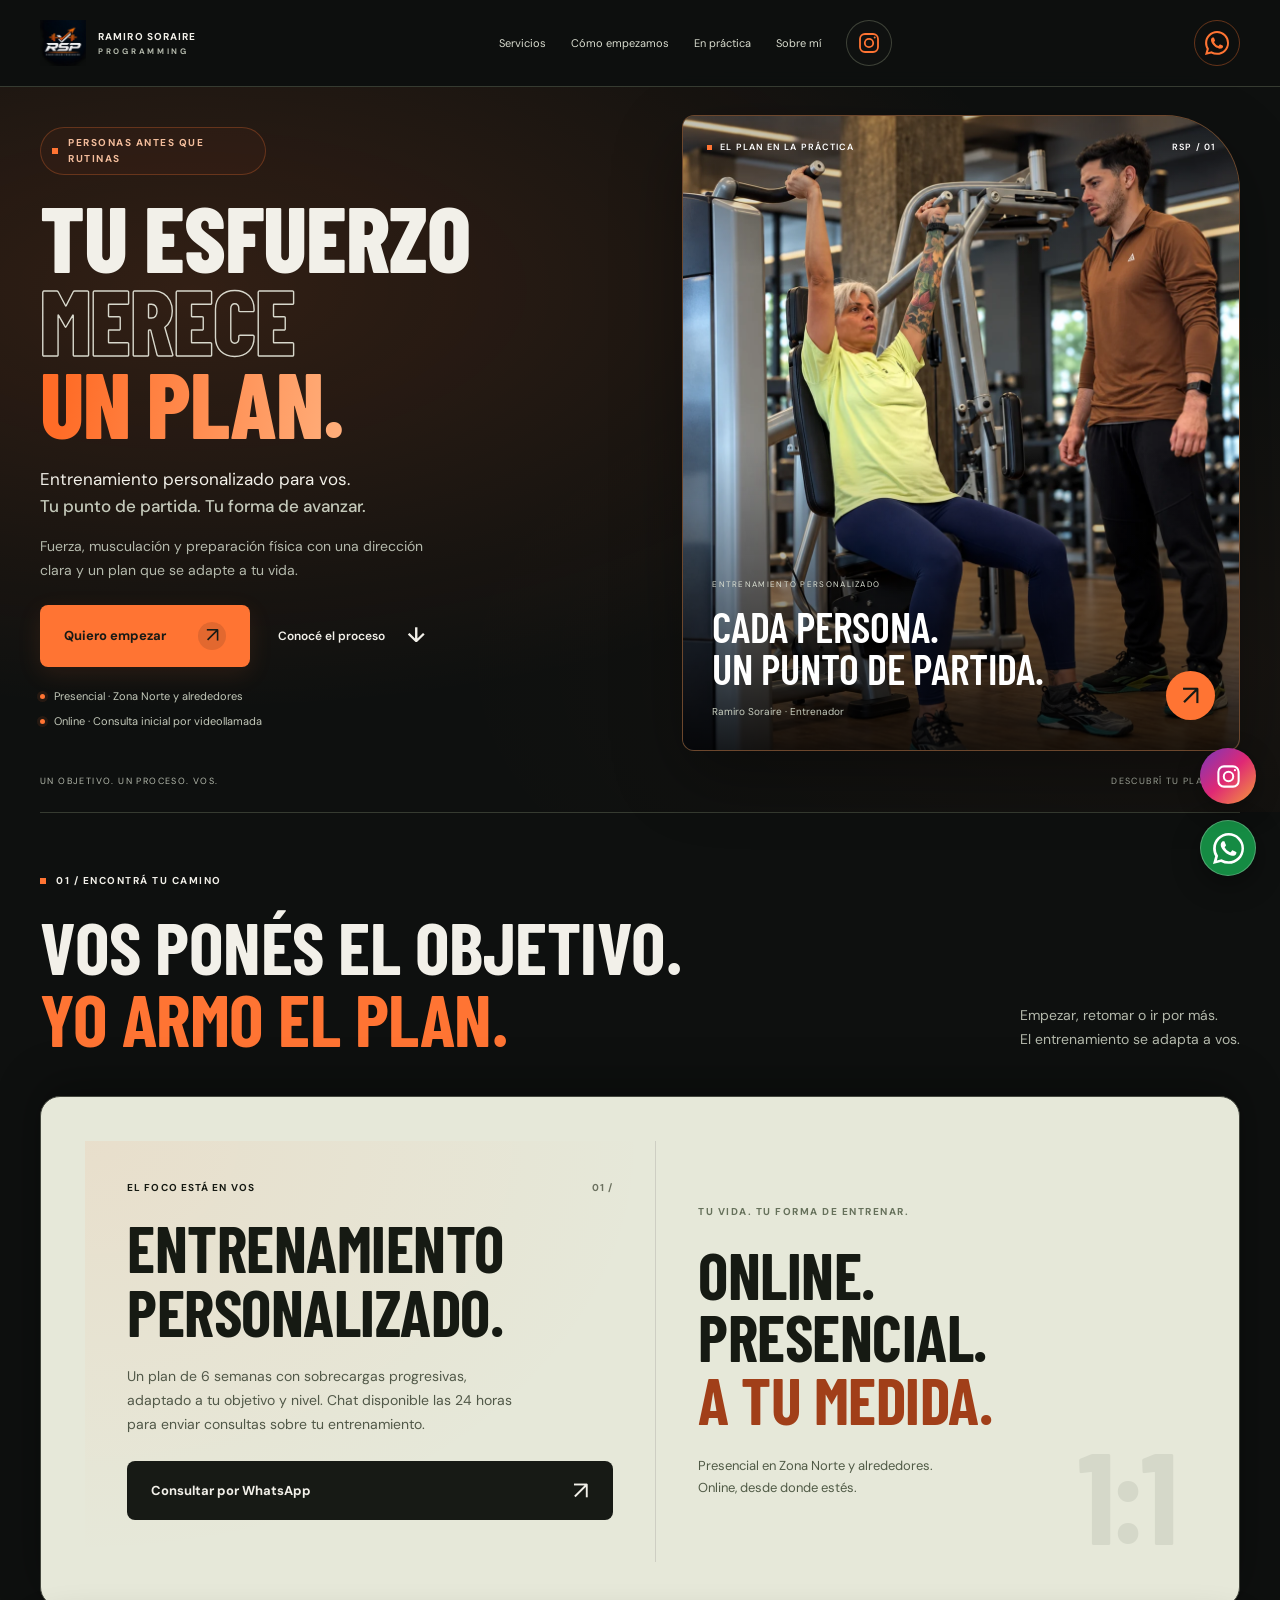
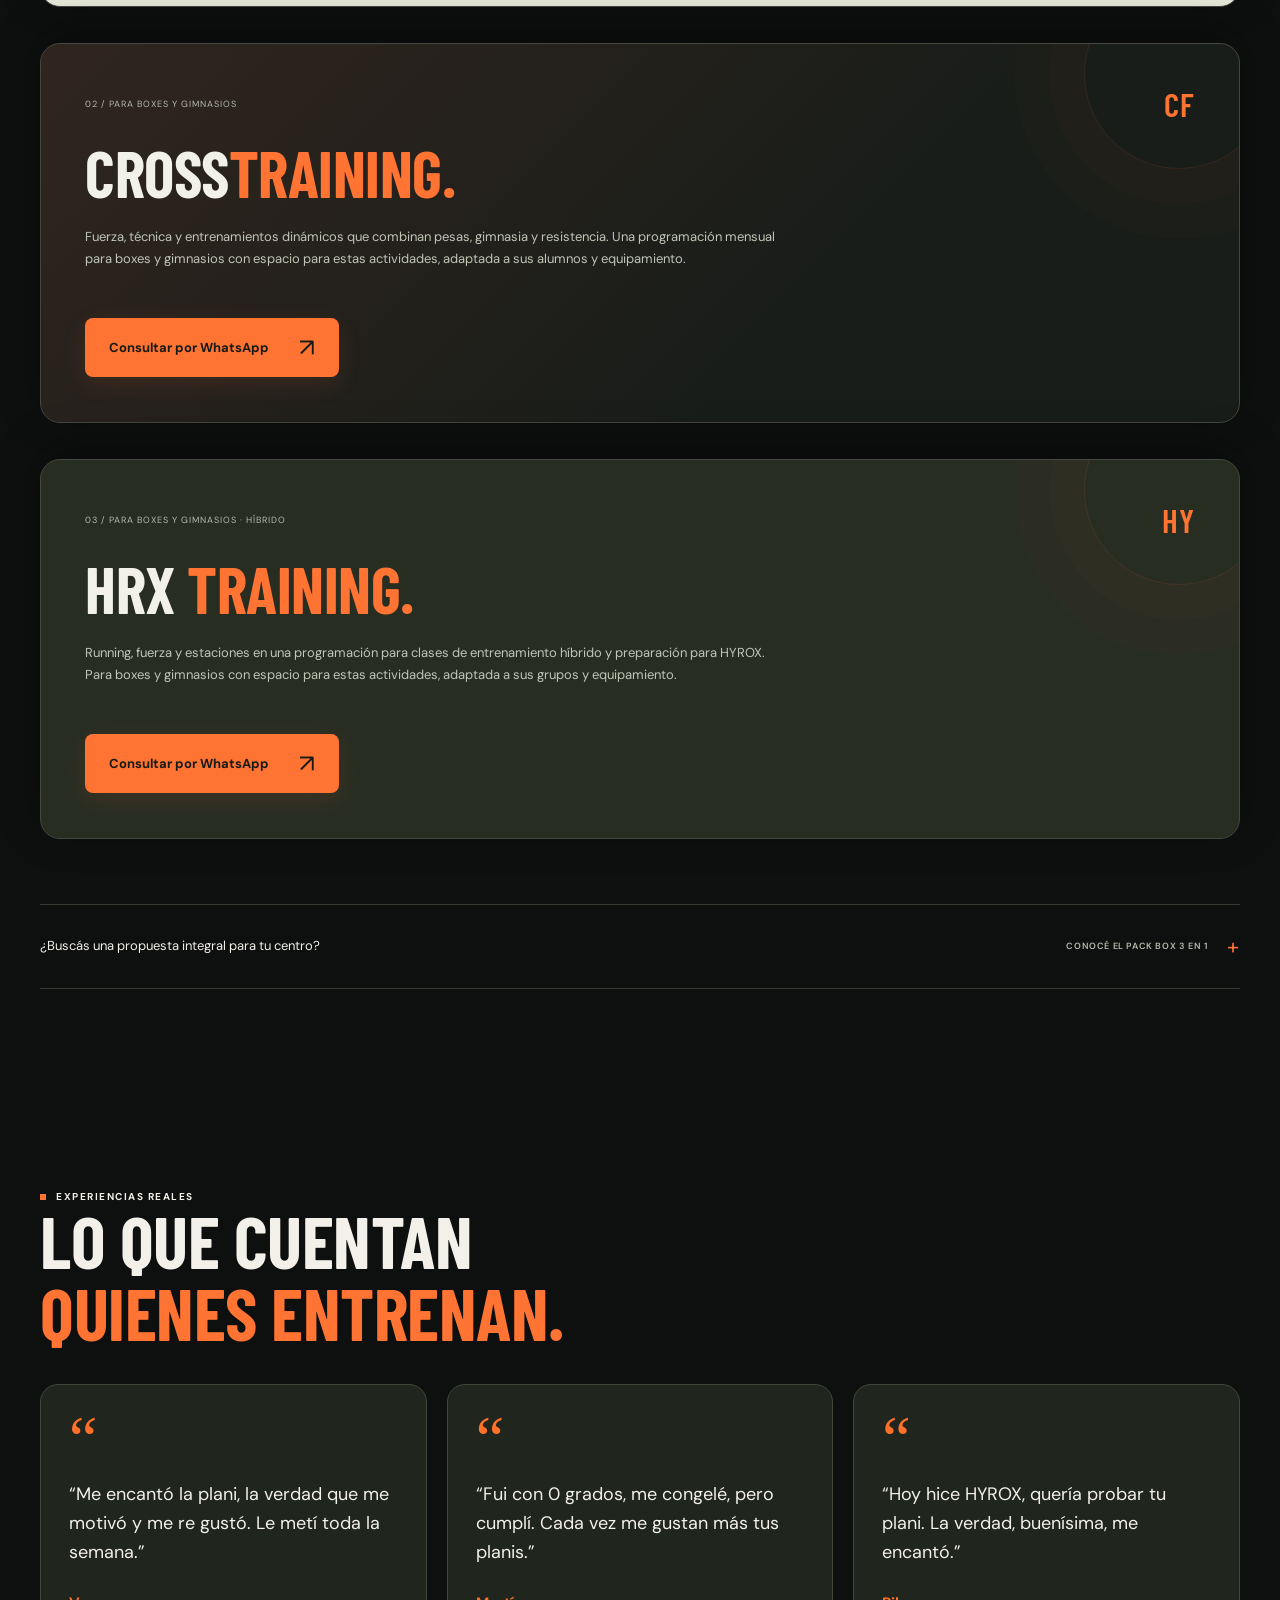
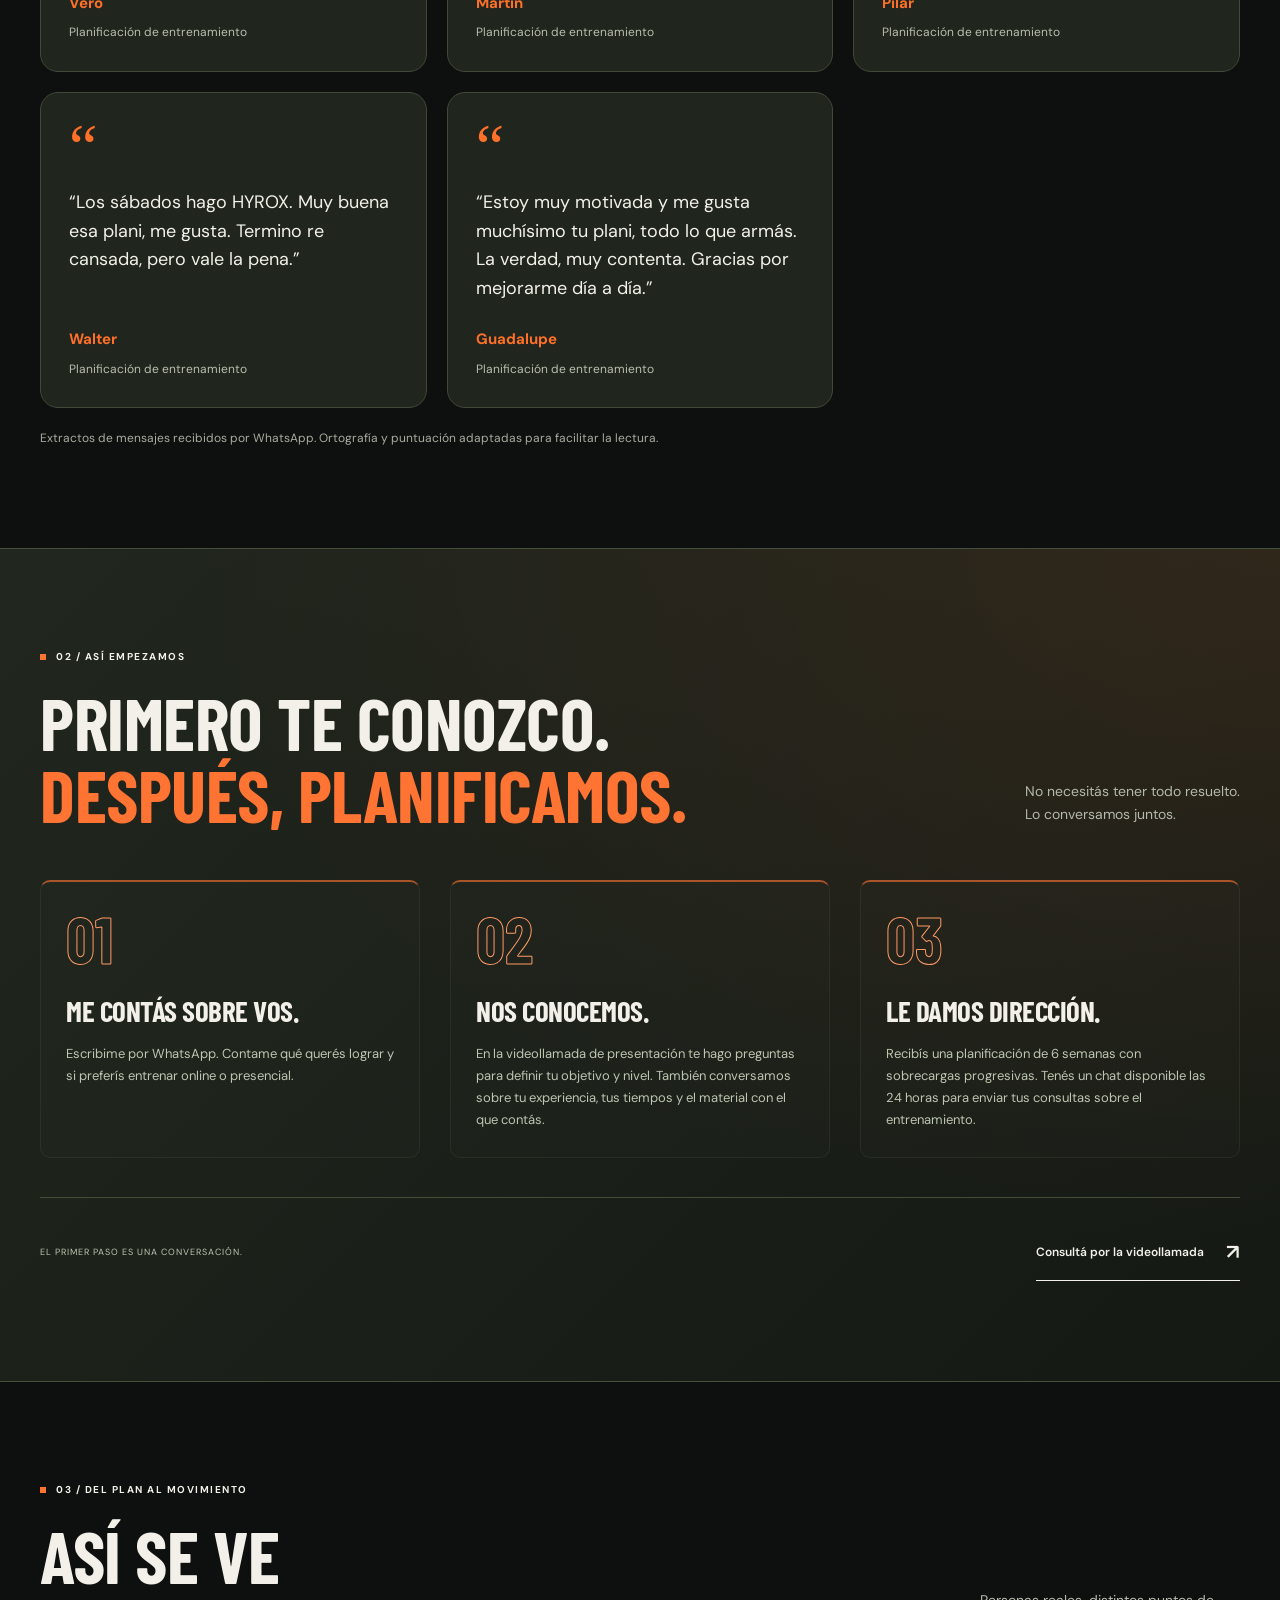
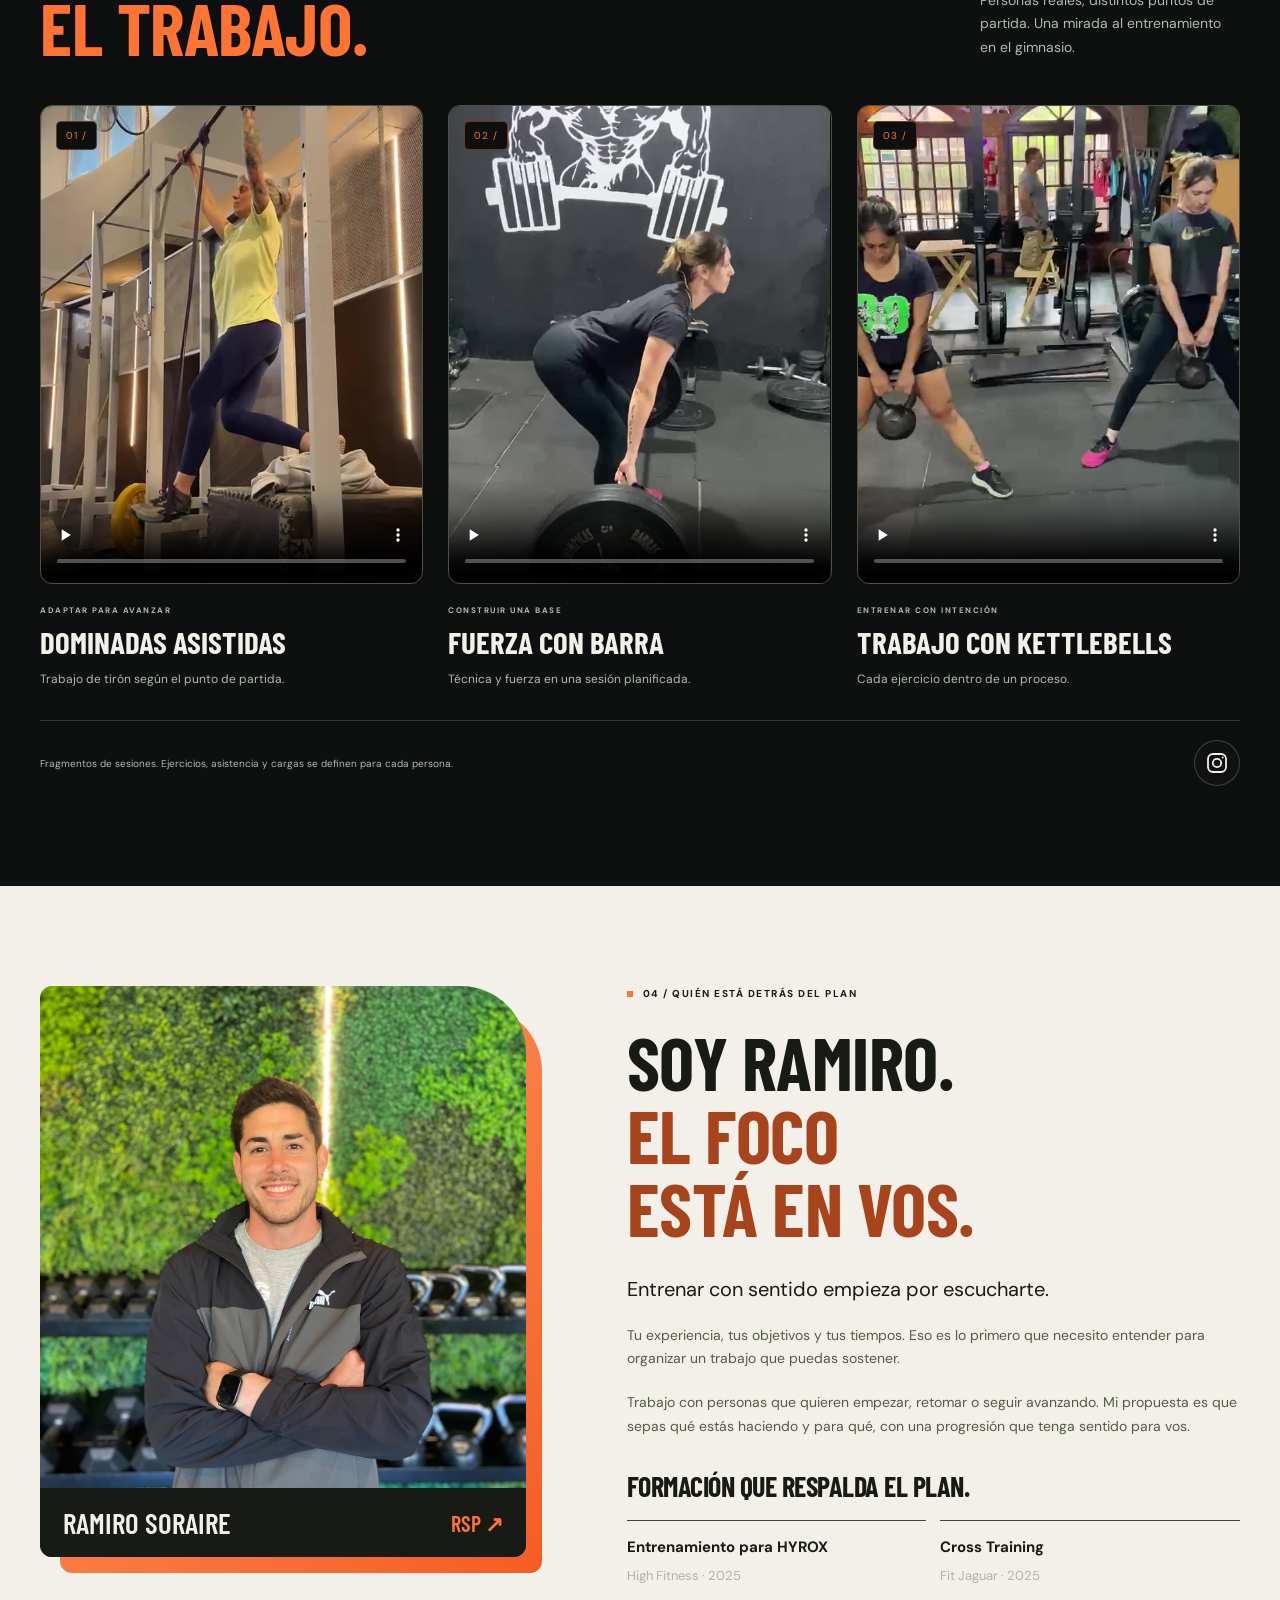
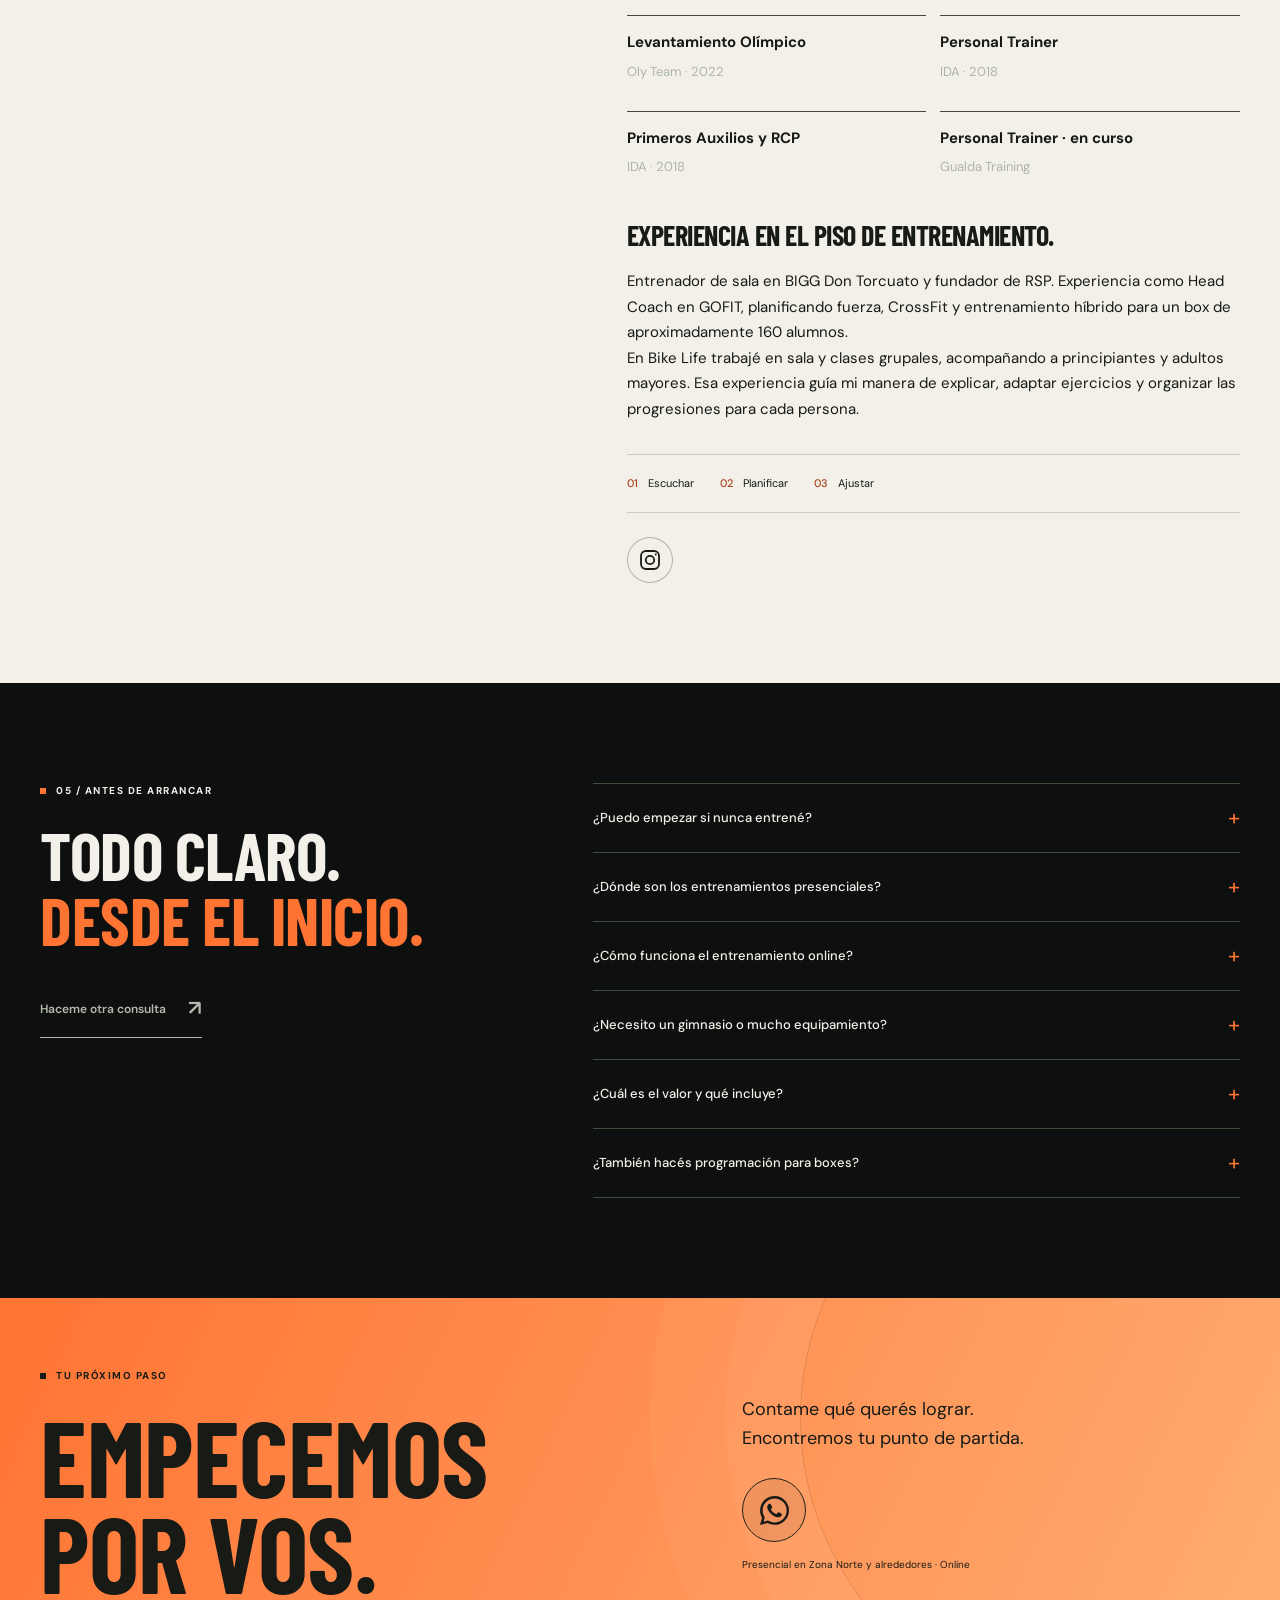
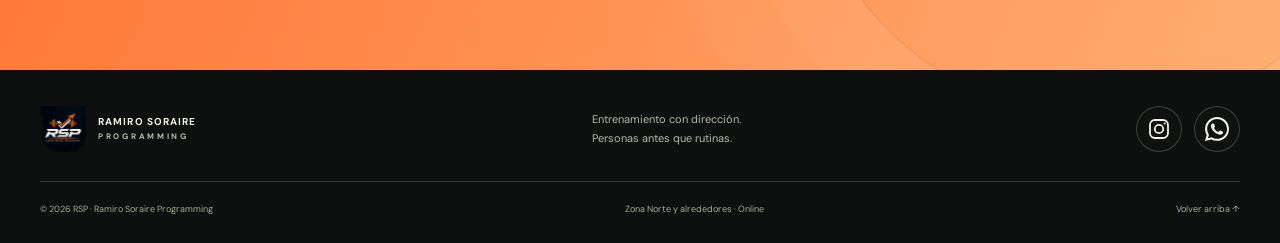
==== commit b3d0f44b: "Corregir fondo del retrato que tapaba el inicio en celular Removed duplicate style definitions for t" ====
--- a/index.html
+++ b/index.html
@@ -22,7 +22,7 @@
 <style>
 .service-stack{display:grid;gap:36px;padding-bottom:40px;isolation:isolate}.stack-card{position:sticky;top:110px;display:block;min-height:380px;padding:44px;border:1px solid #44473e;border-radius:20px;background:#1c201a;color:#f1f1e9;text-decoration:none;box-shadow:0 -12px 45px #0005}.stack-card:nth-child(1){top:110px;z-index:1;display:grid;background:#e6e8d9;color:#161a13}.stack-card:nth-child(2){top:132px;z-index:2}.stack-card:nth-child(3){top:154px;z-index:3;background:#282d22}.stack-card h3{font-family:"Barlow Condensed",sans-serif;font-size:clamp(38px,5vw,68px);line-height:1;margin:20px 0}.stack-card>p{max-width:700px}.stack-card .btn{margin-top:24px}.stack-card:focus-visible{outline:3px solid #ff6b22;outline-offset:5px}.instagram-float{position:fixed;right:24px;bottom:96px;width:56px;height:56px;border-radius:50%;display:grid;place-items:center;background:linear-gradient(135deg,#7738bc,#df2875,#f59d39);color:white;z-index:1000;box-shadow:0 6px 24px #0005}.instagram-float svg{width:27px;height:27px}.whatsapp-float{right:24px!important;bottom:24px!important;width:56px!important;height:56px!important}.instagram-float:focus-visible{outline:3px solid white;outline-offset:4px}@media(max-width:700px){.stack-card,.stack-card:nth-child(1){display:block;min-height:0;padding:28px 24px;top:86px}.stack-card:nth-child(2){top:100px}.stack-card:nth-child(3){top:114px}.stack-card .mode-preview{display:none}.service-stack{gap:24px}.instagram-float,.whatsapp-float{right:16px!important}.instagram-float{bottom:88px}.whatsapp-float{bottom:16px!important}}@media(max-height:480px),(prefers-reduced-motion:reduce){.stack-card{position:relative!important;top:auto!important}}
 </style>
-<style>.testimonials-grid{display:grid;grid-template-columns:repeat(3,minmax(0,1fr));gap:20px;margin-top:36px}.testimonial-card{margin:0;padding:28px;background:#20251d;border:1px solid #414939;border-radius:18px;display:flex;flex-direction:column}.testimonial-quote{font-size:64px;line-height:.8;color:#ff7029;font-family:serif}.testimonial-card blockquote{margin:16px 0 24px;font-size:18px;line-height:1.6;flex:1}.testimonial-card figcaption{color:#ff7029;font-weight:700}.testimonial-card small{display:block;color:#b9bfaf;font-size:12px;font-weight:400;margin-top:6px}.testimonials-note{font-size:12px;color:#a7ad9f;margin-top:20px}@media(max-width:900px){.testimonials-grid{grid-template-columns:repeat(2,minmax(0,1fr))}}@media(max-width:600px){.testimonials-grid{grid-template-columns:1fr}}</style><style>.coach-credentials{margin:32px 0}.coach-credentials h3{font-family:"Barlow Condensed",sans-serif;font-size:28px;line-height:1.1;margin:28px 0 18px}.coach-credentials ul{list-style:none;padding:0;display:grid;grid-template-columns:1fr 1fr;gap:14px}.coach-credentials li{padding:14px 0;border-top:1px solid #424738}.coach-credentials li span{display:block;font-size:13px;color:#aeb6a5;margin-top:5px}.coach-grid{align-items:start}.coach-image{position:sticky;top:110px}@media(max-width:700px){.coach-image{position:static}.coach-credentials ul{grid-template-columns:1fr}}</style></head>
+<style>.testimonials-grid{display:grid;grid-template-columns:repeat(3,minmax(0,1fr));gap:20px;margin-top:36px}.testimonial-card{margin:0;padding:28px;background:#20251d;border:1px solid #414939;border-radius:18px;display:flex;flex-direction:column}.testimonial-quote{font-size:64px;line-height:.8;color:#ff7029;font-family:serif}.testimonial-card blockquote{margin:16px 0 24px;font-size:18px;line-height:1.6;flex:1}.testimonial-card figcaption{color:#ff7029;font-weight:700}.testimonial-card small{display:block;color:#b9bfaf;font-size:12px;font-weight:400;margin-top:6px}.testimonials-note{font-size:12px;color:#a7ad9f;margin-top:20px}@media(max-width:900px){.testimonials-grid{grid-template-columns:repeat(2,minmax(0,1fr))}}@media(max-width:600px){.testimonials-grid{grid-template-columns:1fr}}</style><style>.coach-credentials{margin:32px 0}.coach-credentials h3{font-family:"Barlow Condensed",sans-serif;font-size:28px;line-height:1.1;margin:28px 0 18px}.coach-credentials ul{list-style:none;padding:0;display:grid;grid-template-columns:1fr 1fr;gap:14px}.coach-credentials li{padding:14px 0;border-top:1px solid #424738}.coach-credentials li span{display:block;font-size:13px;color:#aeb6a5;margin-top:5px}.coach-grid{align-items:start}.coach-image{position:sticky;top:110px}@media(max-width:700px){.coach-image{position:relative}.coach-credentials ul{grid-template-columns:1fr}}</style></head>
 <body id="inicio">
 <a class="skip-link" href="#contenido">Saltar al contenido</a>
 <header class="site-header">
--- a/style.css
+++ b/style.css
@@ -630,3 +630,9 @@
  .hero { grid-template-columns: minmax(0,1fr); }
  .hero-photo { min-height: 0; }
 }
+
+/* Clean desktop transition from the opening to services. */
+@media (min-width: 901px) {
+ .manifesto { display: none; }
+ .services { border-top: 1px solid var(--line); padding-top: 60px; }
+}
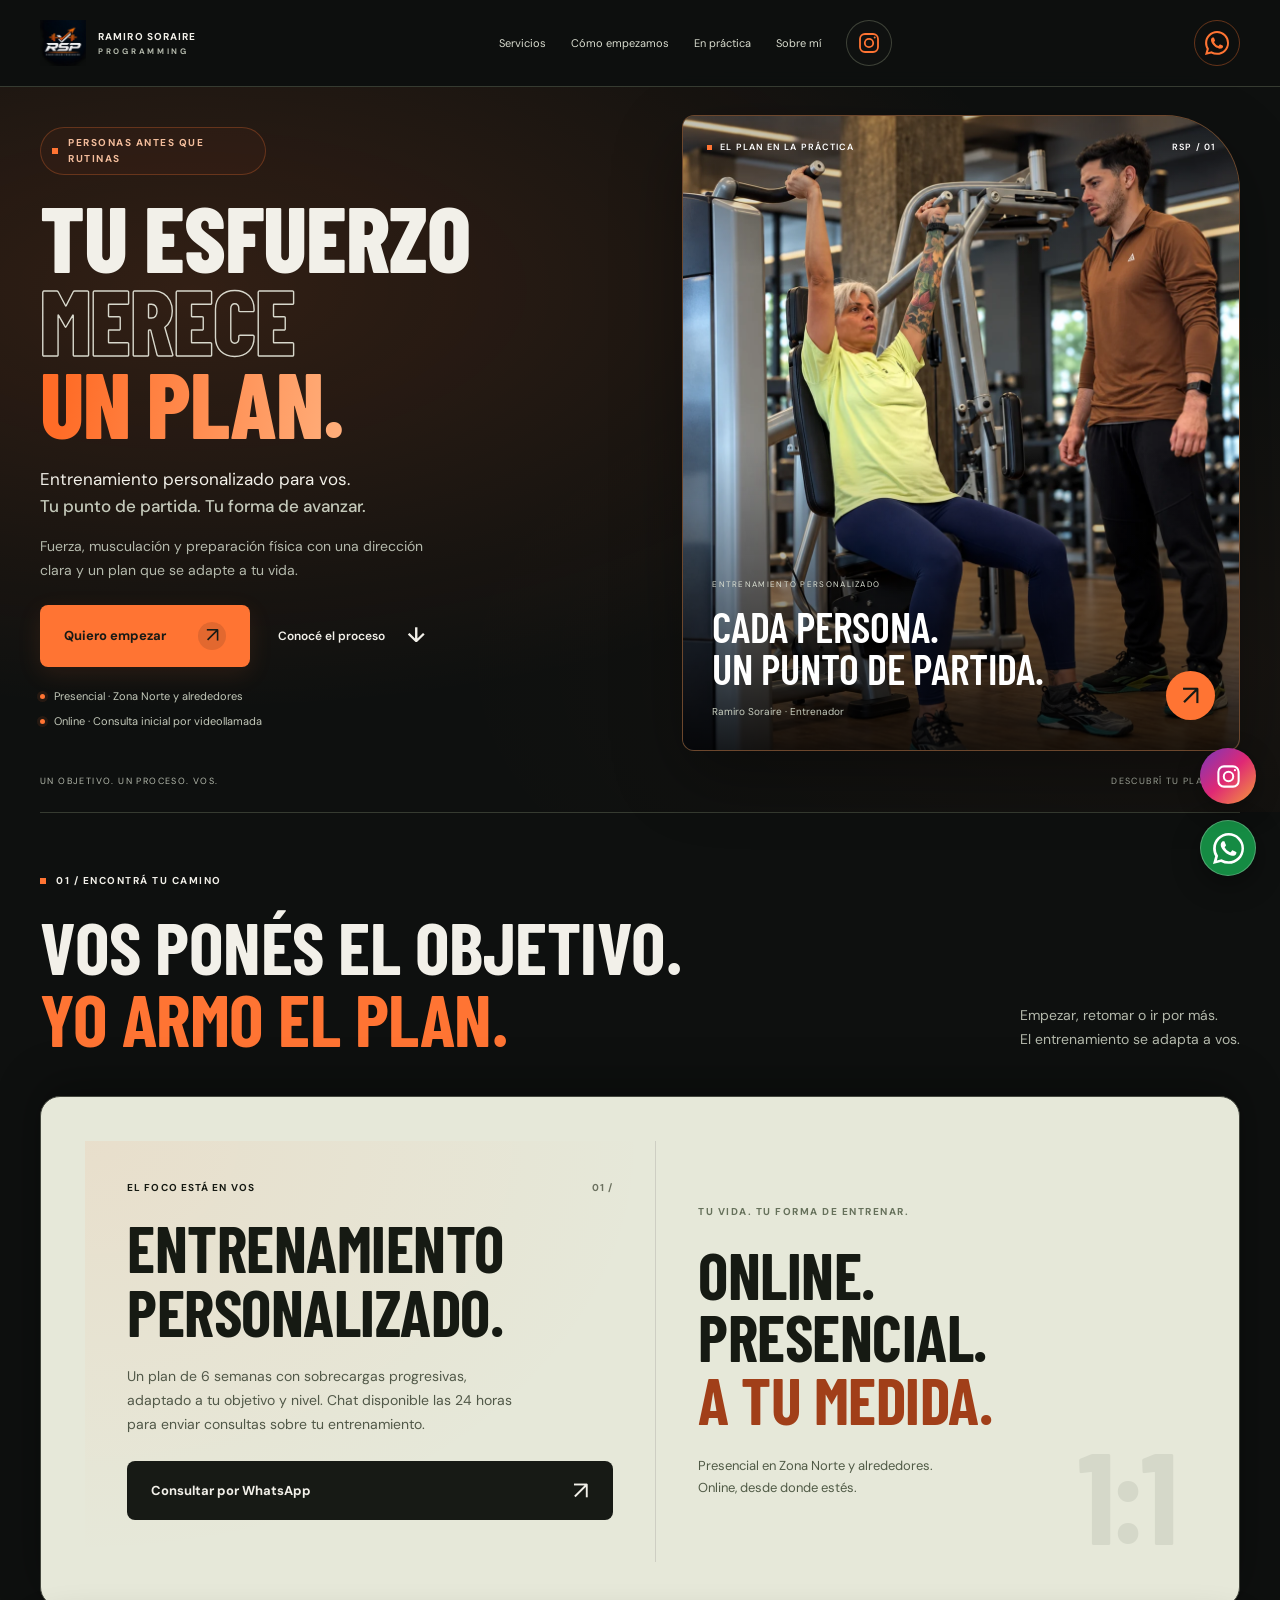
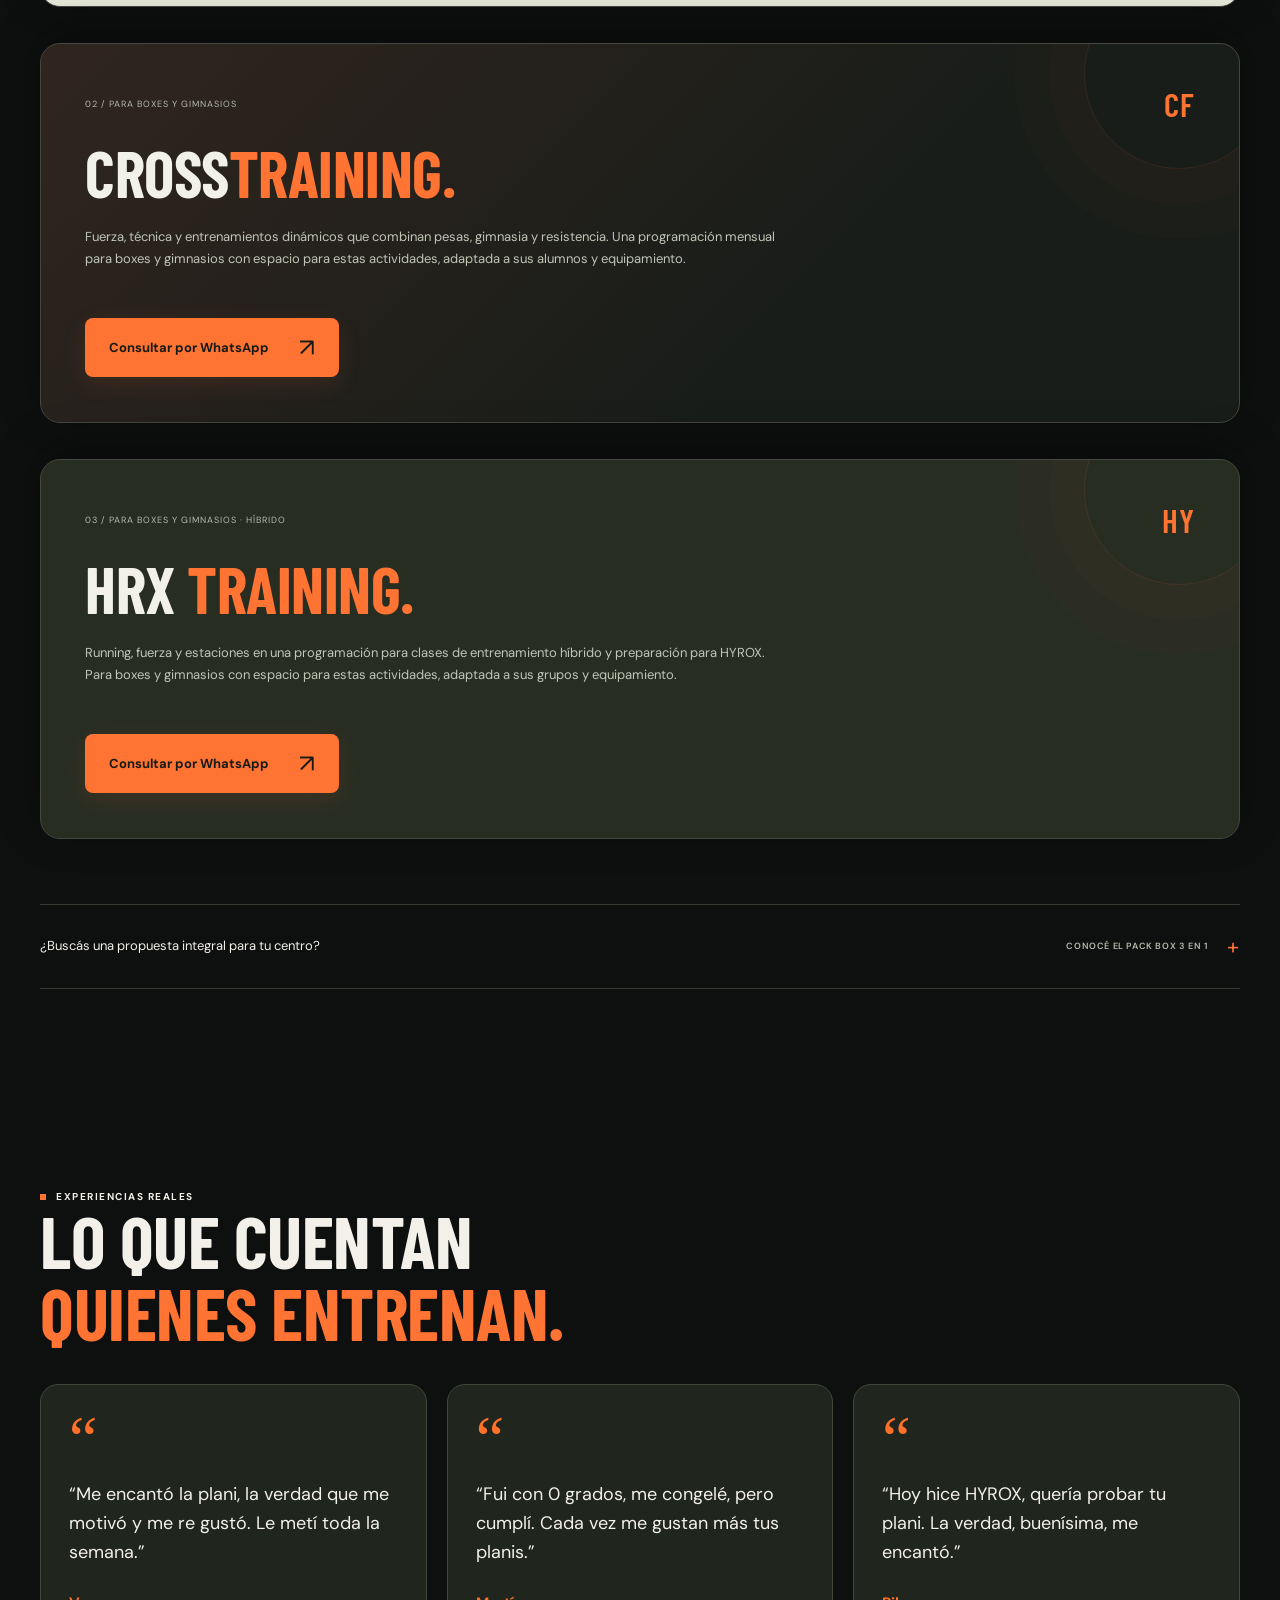
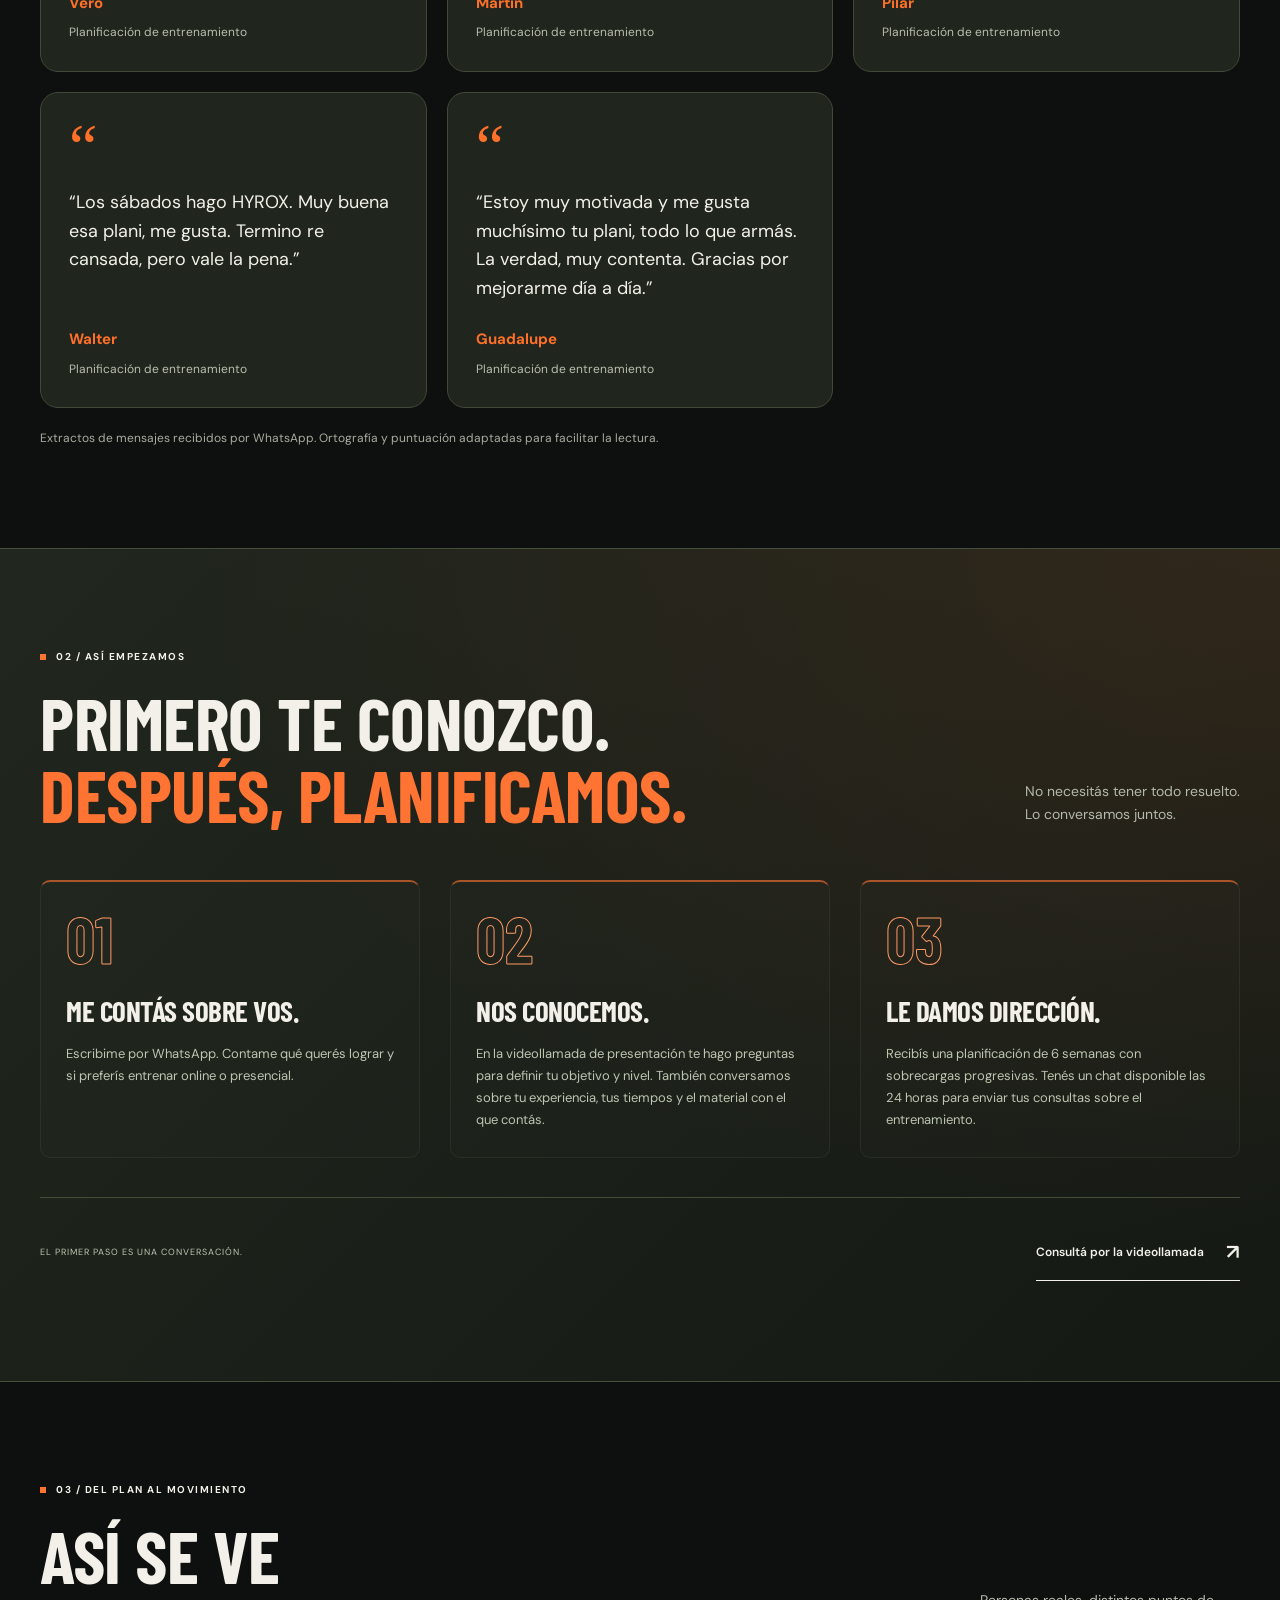
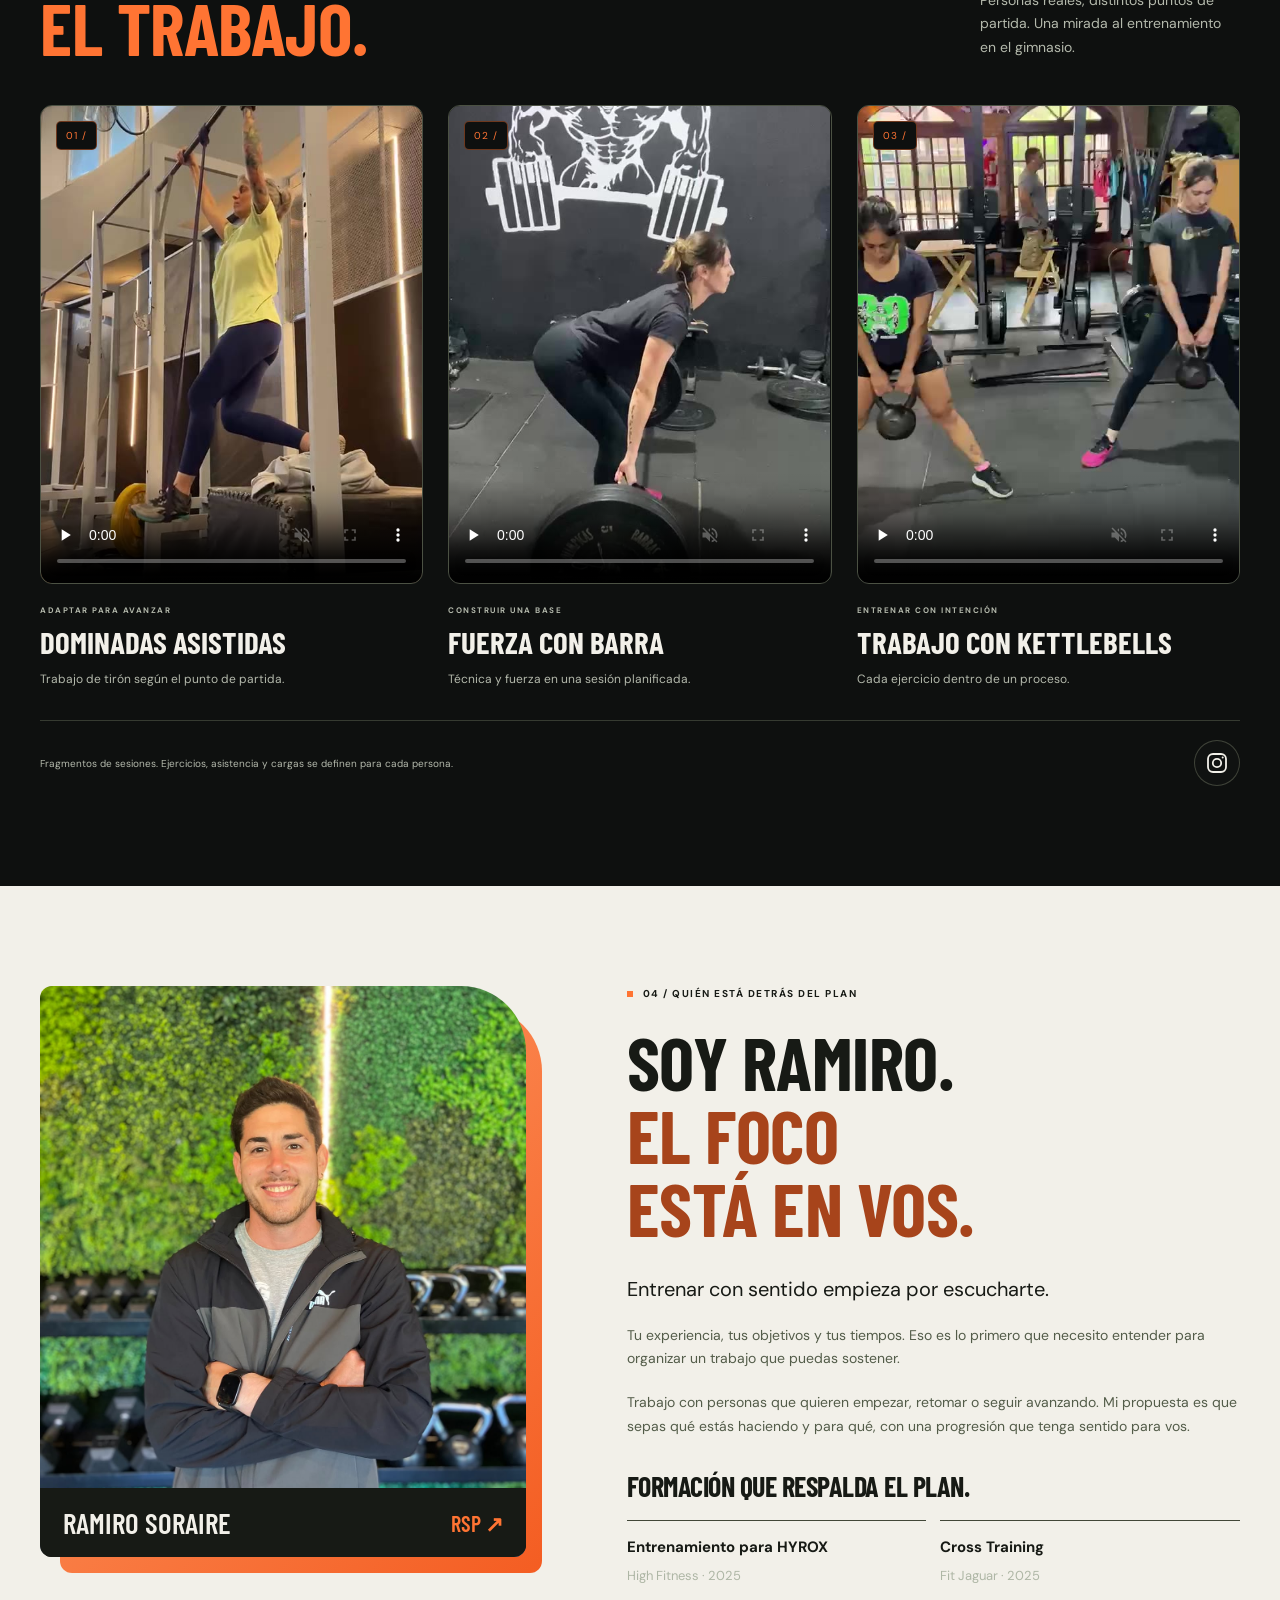
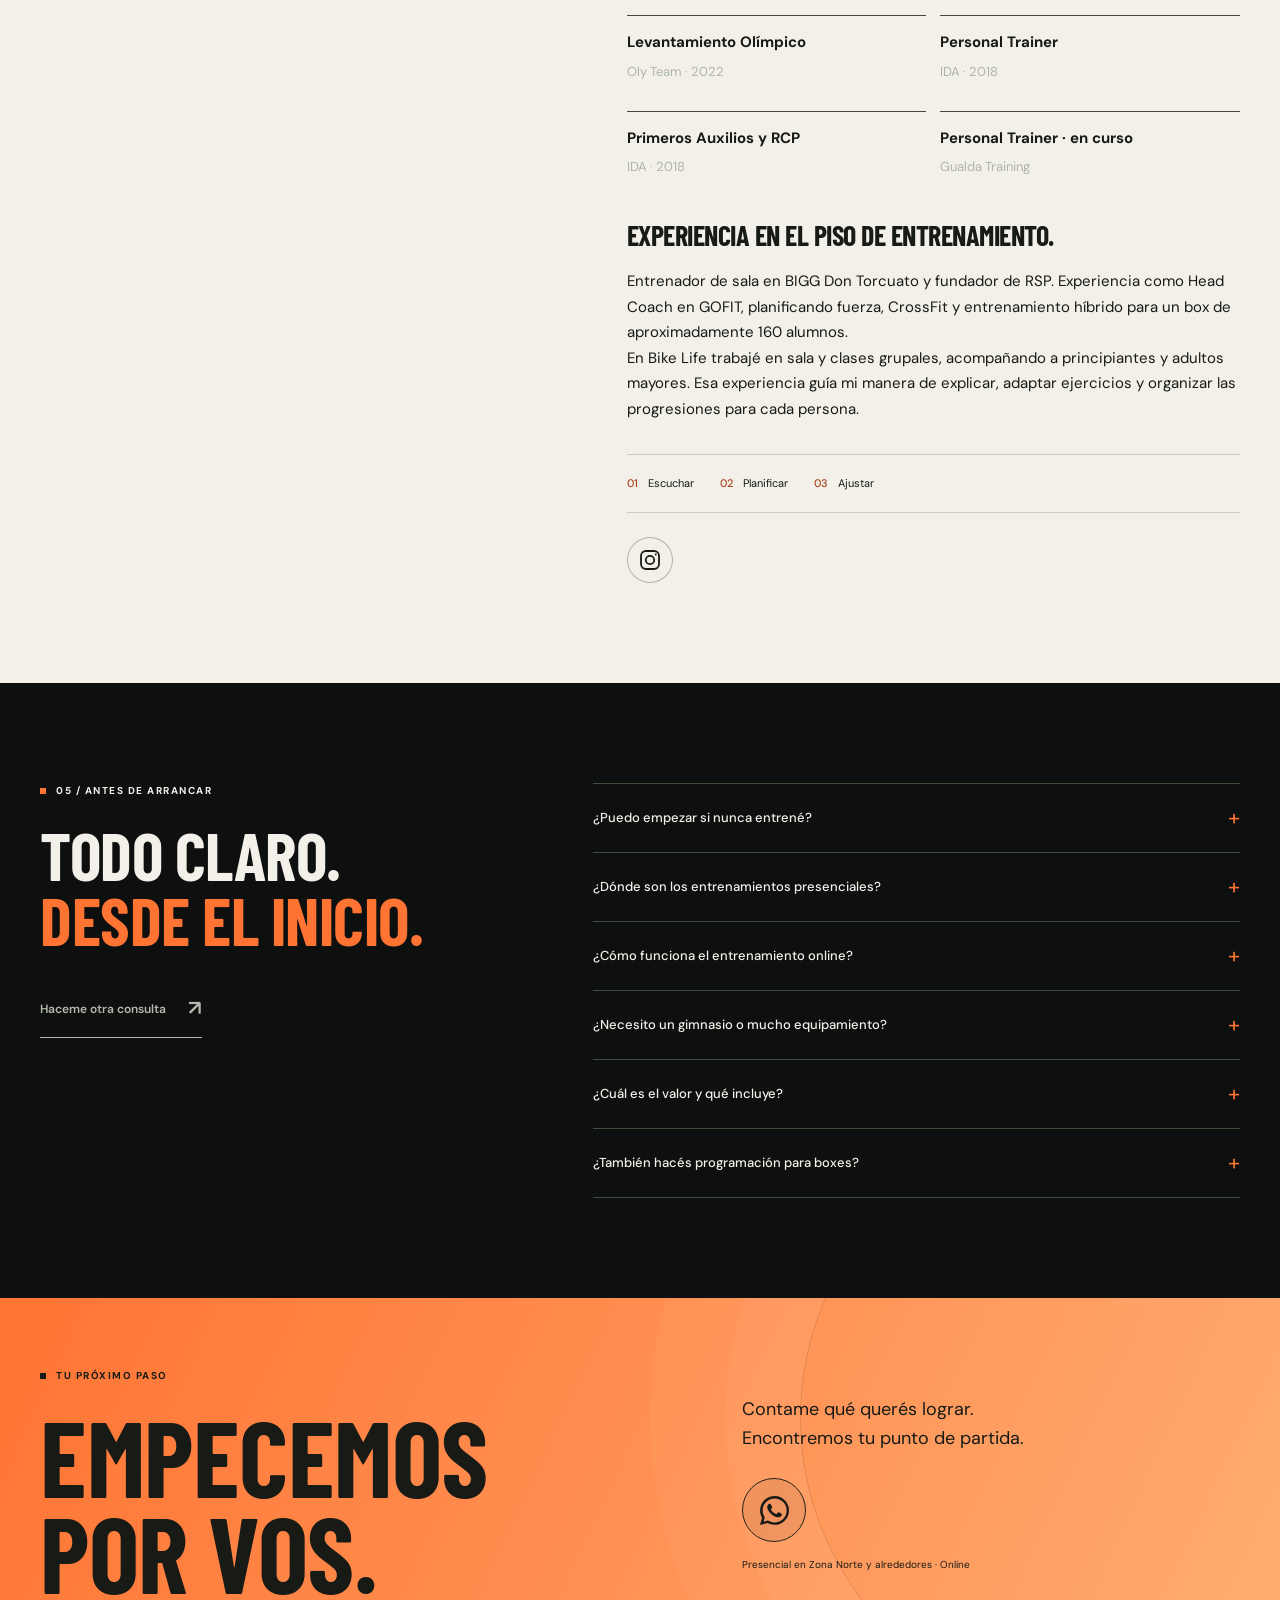
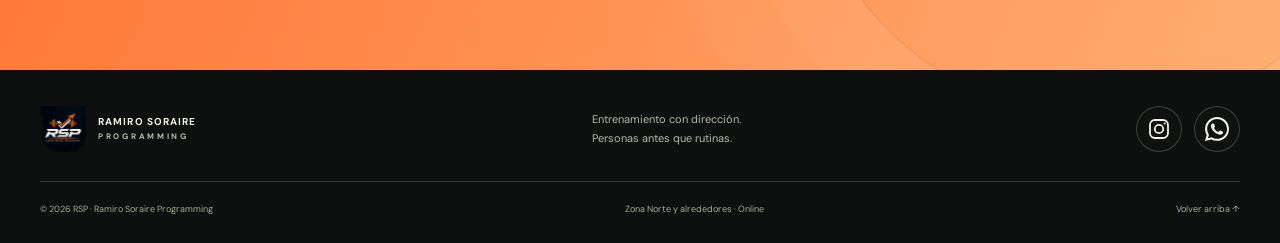
==== commit 61d72897: "Eliminar desplazamiento del retrato móvil y separar el título Added testimonials and coach credentia" ====
--- a/index.html
+++ b/index.html
@@ -22,7 +22,7 @@
 <style>
 .service-stack{display:grid;gap:36px;padding-bottom:40px;isolation:isolate}.stack-card{position:sticky;top:110px;display:block;min-height:380px;padding:44px;border:1px solid #44473e;border-radius:20px;background:#1c201a;color:#f1f1e9;text-decoration:none;box-shadow:0 -12px 45px #0005}.stack-card:nth-child(1){top:110px;z-index:1;display:grid;background:#e6e8d9;color:#161a13}.stack-card:nth-child(2){top:132px;z-index:2}.stack-card:nth-child(3){top:154px;z-index:3;background:#282d22}.stack-card h3{font-family:"Barlow Condensed",sans-serif;font-size:clamp(38px,5vw,68px);line-height:1;margin:20px 0}.stack-card>p{max-width:700px}.stack-card .btn{margin-top:24px}.stack-card:focus-visible{outline:3px solid #ff6b22;outline-offset:5px}.instagram-float{position:fixed;right:24px;bottom:96px;width:56px;height:56px;border-radius:50%;display:grid;place-items:center;background:linear-gradient(135deg,#7738bc,#df2875,#f59d39);color:white;z-index:1000;box-shadow:0 6px 24px #0005}.instagram-float svg{width:27px;height:27px}.whatsapp-float{right:24px!important;bottom:24px!important;width:56px!important;height:56px!important}.instagram-float:focus-visible{outline:3px solid white;outline-offset:4px}@media(max-width:700px){.stack-card,.stack-card:nth-child(1){display:block;min-height:0;padding:28px 24px;top:86px}.stack-card:nth-child(2){top:100px}.stack-card:nth-child(3){top:114px}.stack-card .mode-preview{display:none}.service-stack{gap:24px}.instagram-float,.whatsapp-float{right:16px!important}.instagram-float{bottom:88px}.whatsapp-float{bottom:16px!important}}@media(max-height:480px),(prefers-reduced-motion:reduce){.stack-card{position:relative!important;top:auto!important}}
 </style>
-<style>.testimonials-grid{display:grid;grid-template-columns:repeat(3,minmax(0,1fr));gap:20px;margin-top:36px}.testimonial-card{margin:0;padding:28px;background:#20251d;border:1px solid #414939;border-radius:18px;display:flex;flex-direction:column}.testimonial-quote{font-size:64px;line-height:.8;color:#ff7029;font-family:serif}.testimonial-card blockquote{margin:16px 0 24px;font-size:18px;line-height:1.6;flex:1}.testimonial-card figcaption{color:#ff7029;font-weight:700}.testimonial-card small{display:block;color:#b9bfaf;font-size:12px;font-weight:400;margin-top:6px}.testimonials-note{font-size:12px;color:#a7ad9f;margin-top:20px}@media(max-width:900px){.testimonials-grid{grid-template-columns:repeat(2,minmax(0,1fr))}}@media(max-width:600px){.testimonials-grid{grid-template-columns:1fr}}</style><style>.coach-credentials{margin:32px 0}.coach-credentials h3{font-family:"Barlow Condensed",sans-serif;font-size:28px;line-height:1.1;margin:28px 0 18px}.coach-credentials ul{list-style:none;padding:0;display:grid;grid-template-columns:1fr 1fr;gap:14px}.coach-credentials li{padding:14px 0;border-top:1px solid #424738}.coach-credentials li span{display:block;font-size:13px;color:#aeb6a5;margin-top:5px}.coach-grid{align-items:start}.coach-image{position:sticky;top:110px}@media(max-width:700px){.coach-image{position:relative}.coach-credentials ul{grid-template-columns:1fr}}</style></head>
+<style>.testimonials-grid{display:grid;grid-template-columns:repeat(3,minmax(0,1fr));gap:20px;margin-top:36px}.testimonial-card{margin:0;padding:28px;background:#20251d;border:1px solid #414939;border-radius:18px;display:flex;flex-direction:column}.testimonial-quote{font-size:64px;line-height:.8;color:#ff7029;font-family:serif}.testimonial-card blockquote{margin:16px 0 24px;font-size:18px;line-height:1.6;flex:1}.testimonial-card figcaption{color:#ff7029;font-weight:700}.testimonial-card small{display:block;color:#b9bfaf;font-size:12px;font-weight:400;margin-top:6px}.testimonials-note{font-size:12px;color:#a7ad9f;margin-top:20px}@media(max-width:900px){.testimonials-grid{grid-template-columns:repeat(2,minmax(0,1fr))}}@media(max-width:600px){.testimonials-grid{grid-template-columns:1fr}}</style><style>.coach-credentials{margin:32px 0}.coach-credentials h3{font-family:"Barlow Condensed",sans-serif;font-size:28px;line-height:1.1;margin:28px 0 18px}.coach-credentials ul{list-style:none;padding:0;display:grid;grid-template-columns:1fr 1fr;gap:14px}.coach-credentials li{padding:14px 0;border-top:1px solid #424738}.coach-credentials li span{display:block;font-size:13px;color:#aeb6a5;margin-top:5px}.coach-grid{align-items:start}.coach-image{position:sticky;top:110px}@media(max-width:700px){.coach-image{position:relative;top:auto}.coach{padding-top:32px}.coach-grid{row-gap:32px}.coach-credentials ul{grid-template-columns:1fr}}</style></head>
 <body id="inicio">
 <a class="skip-link" href="#contenido">Saltar al contenido</a>
 <header class="site-header">
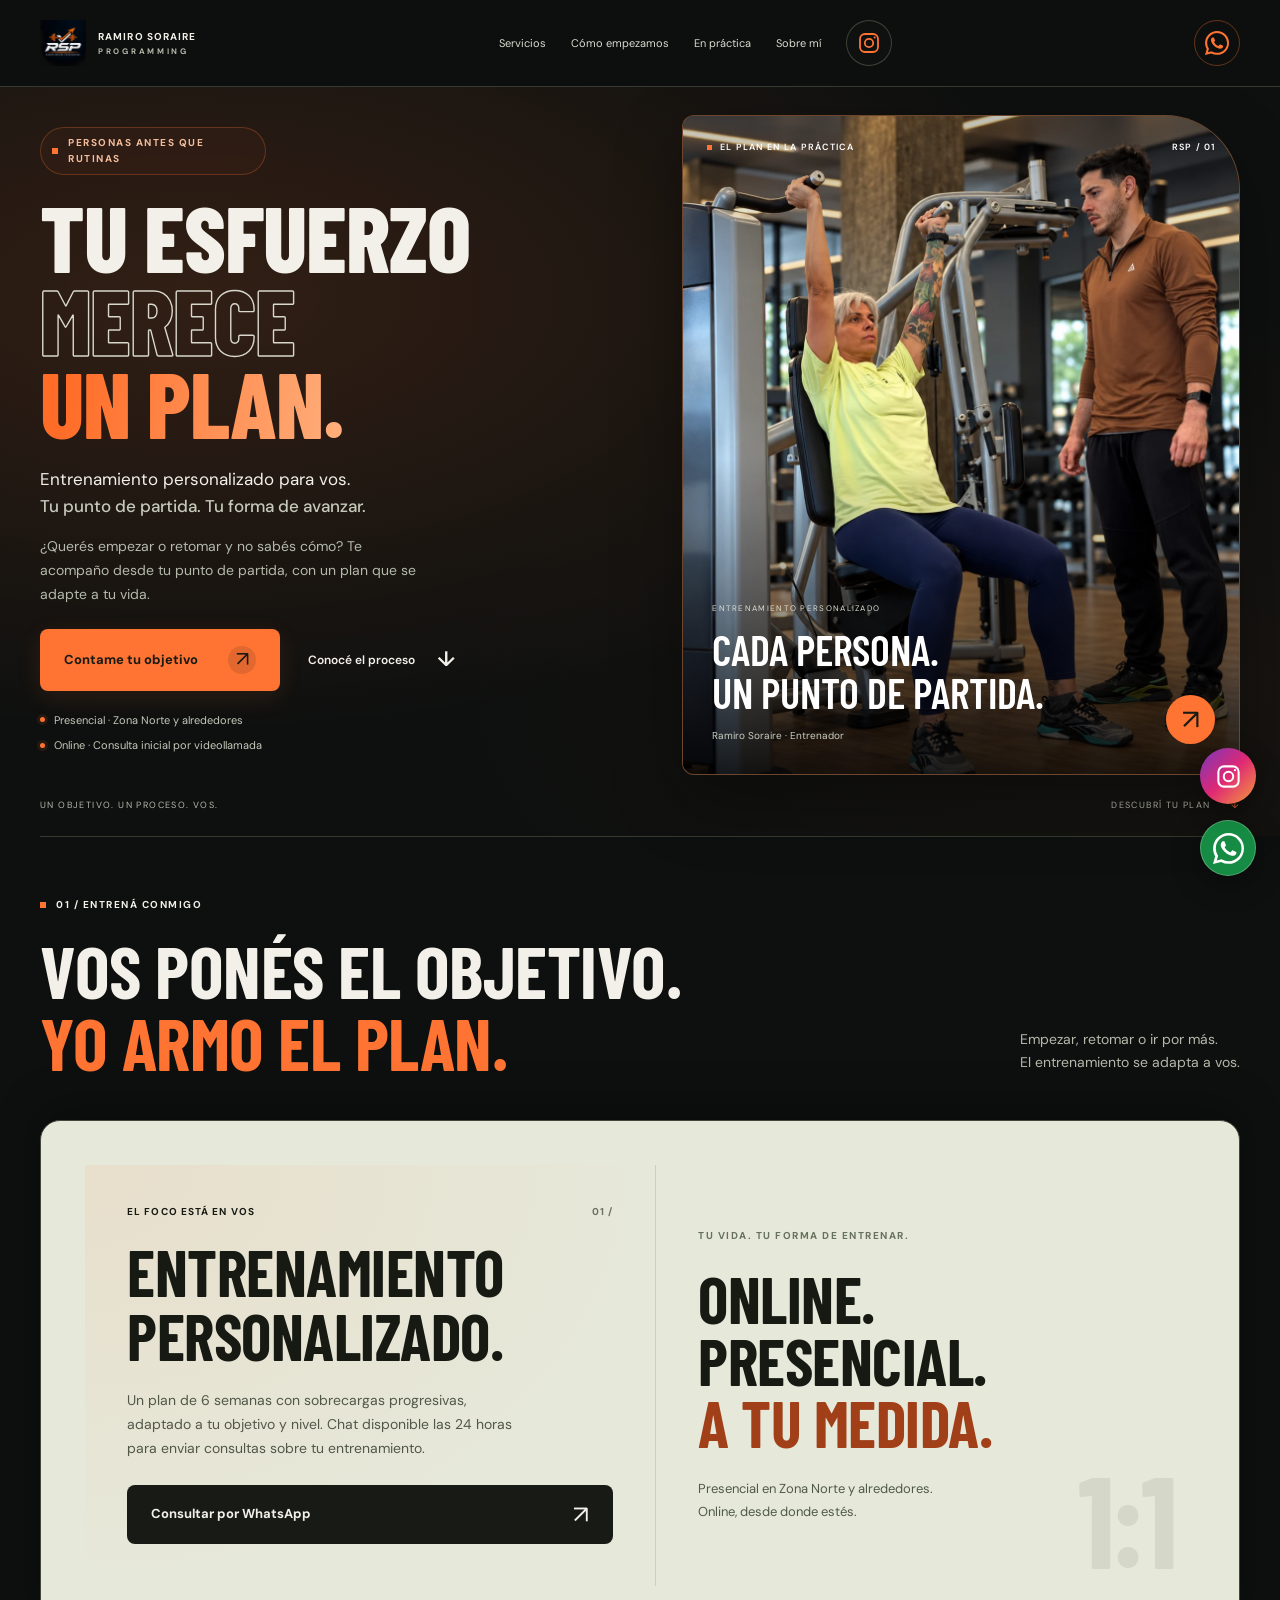
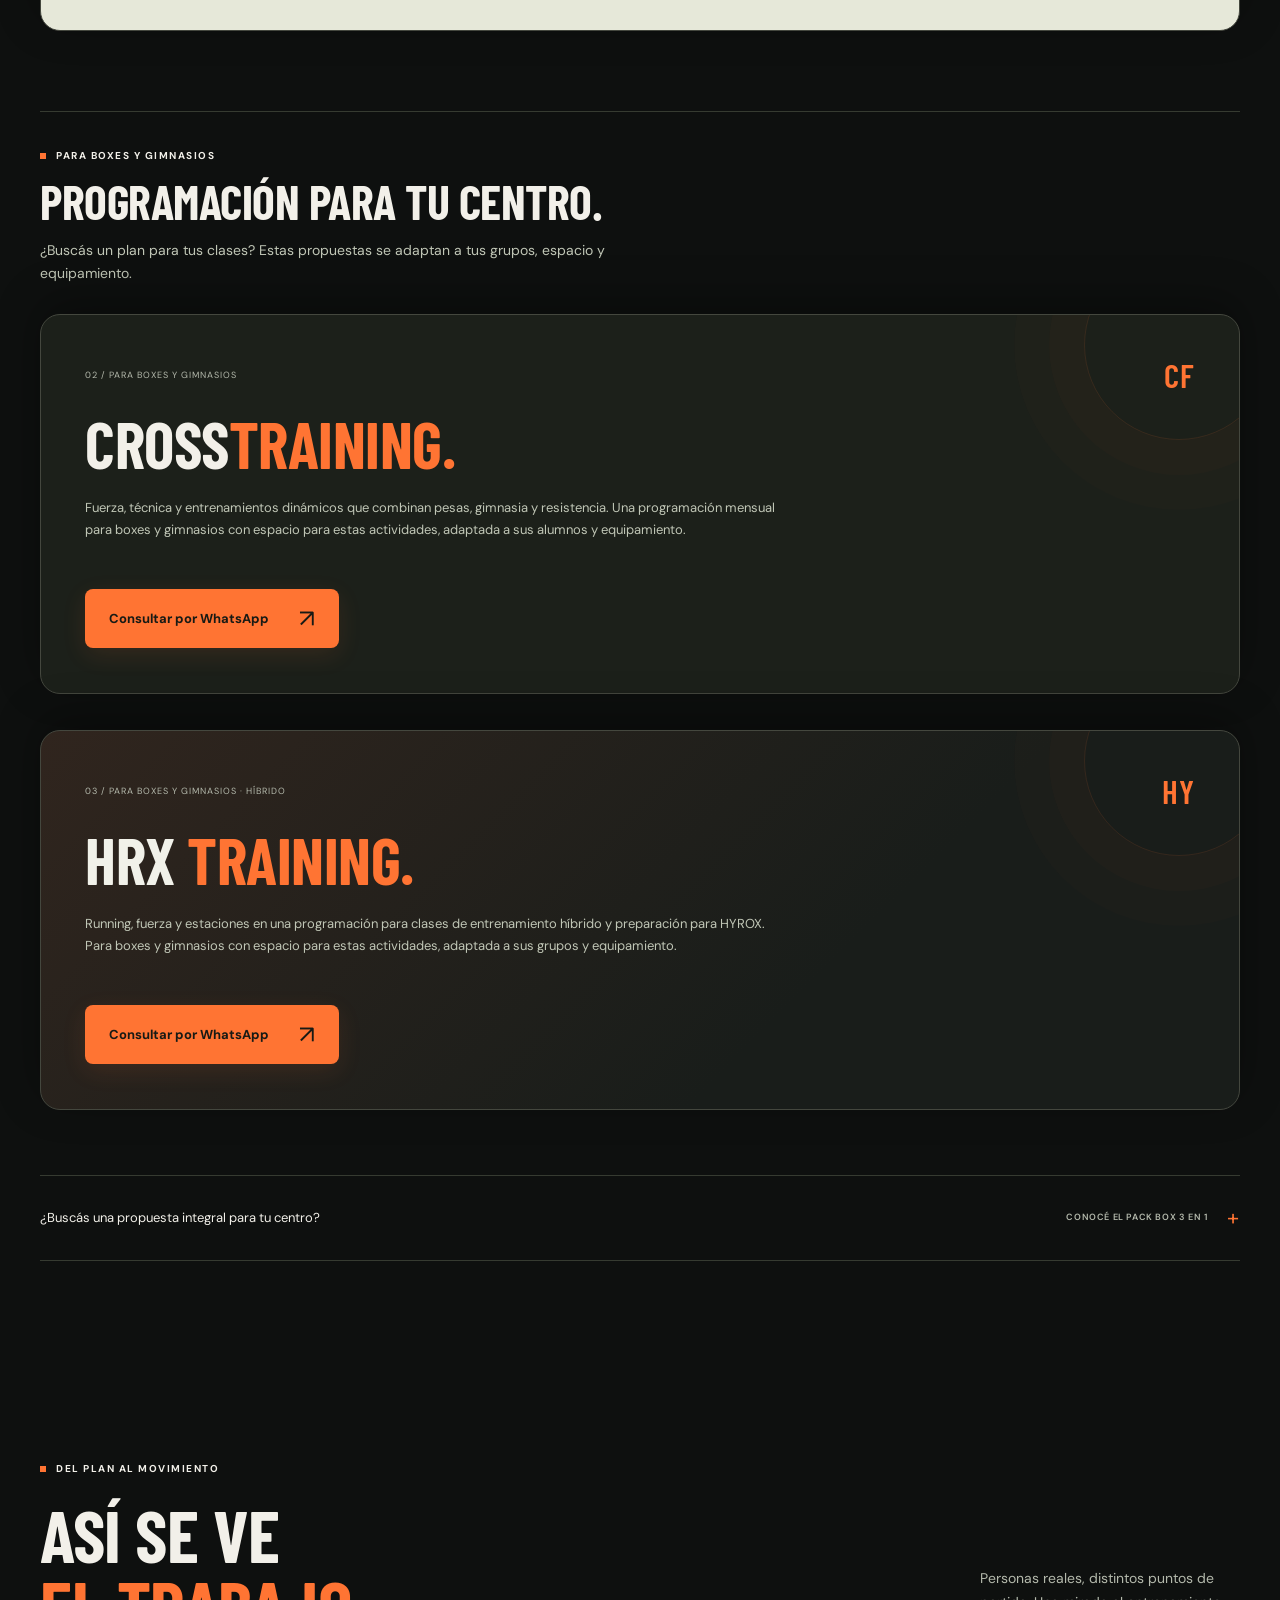
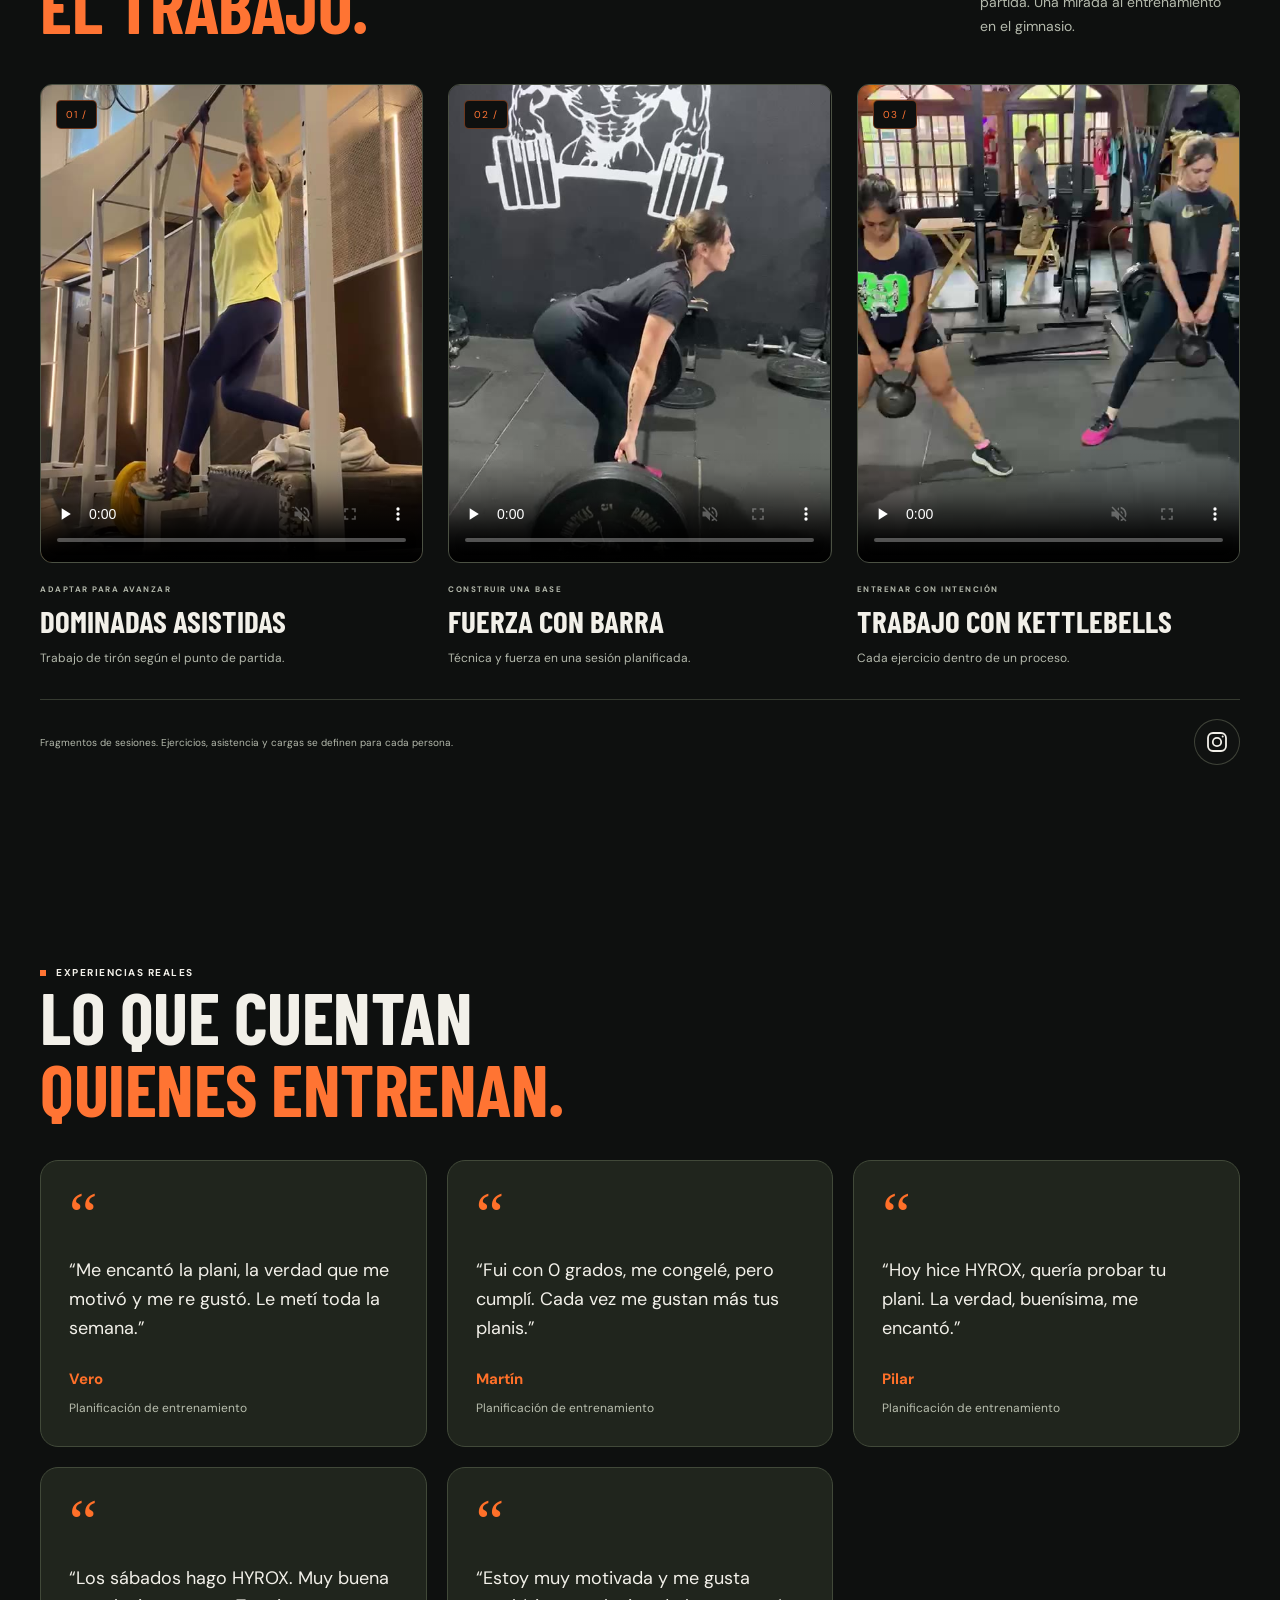
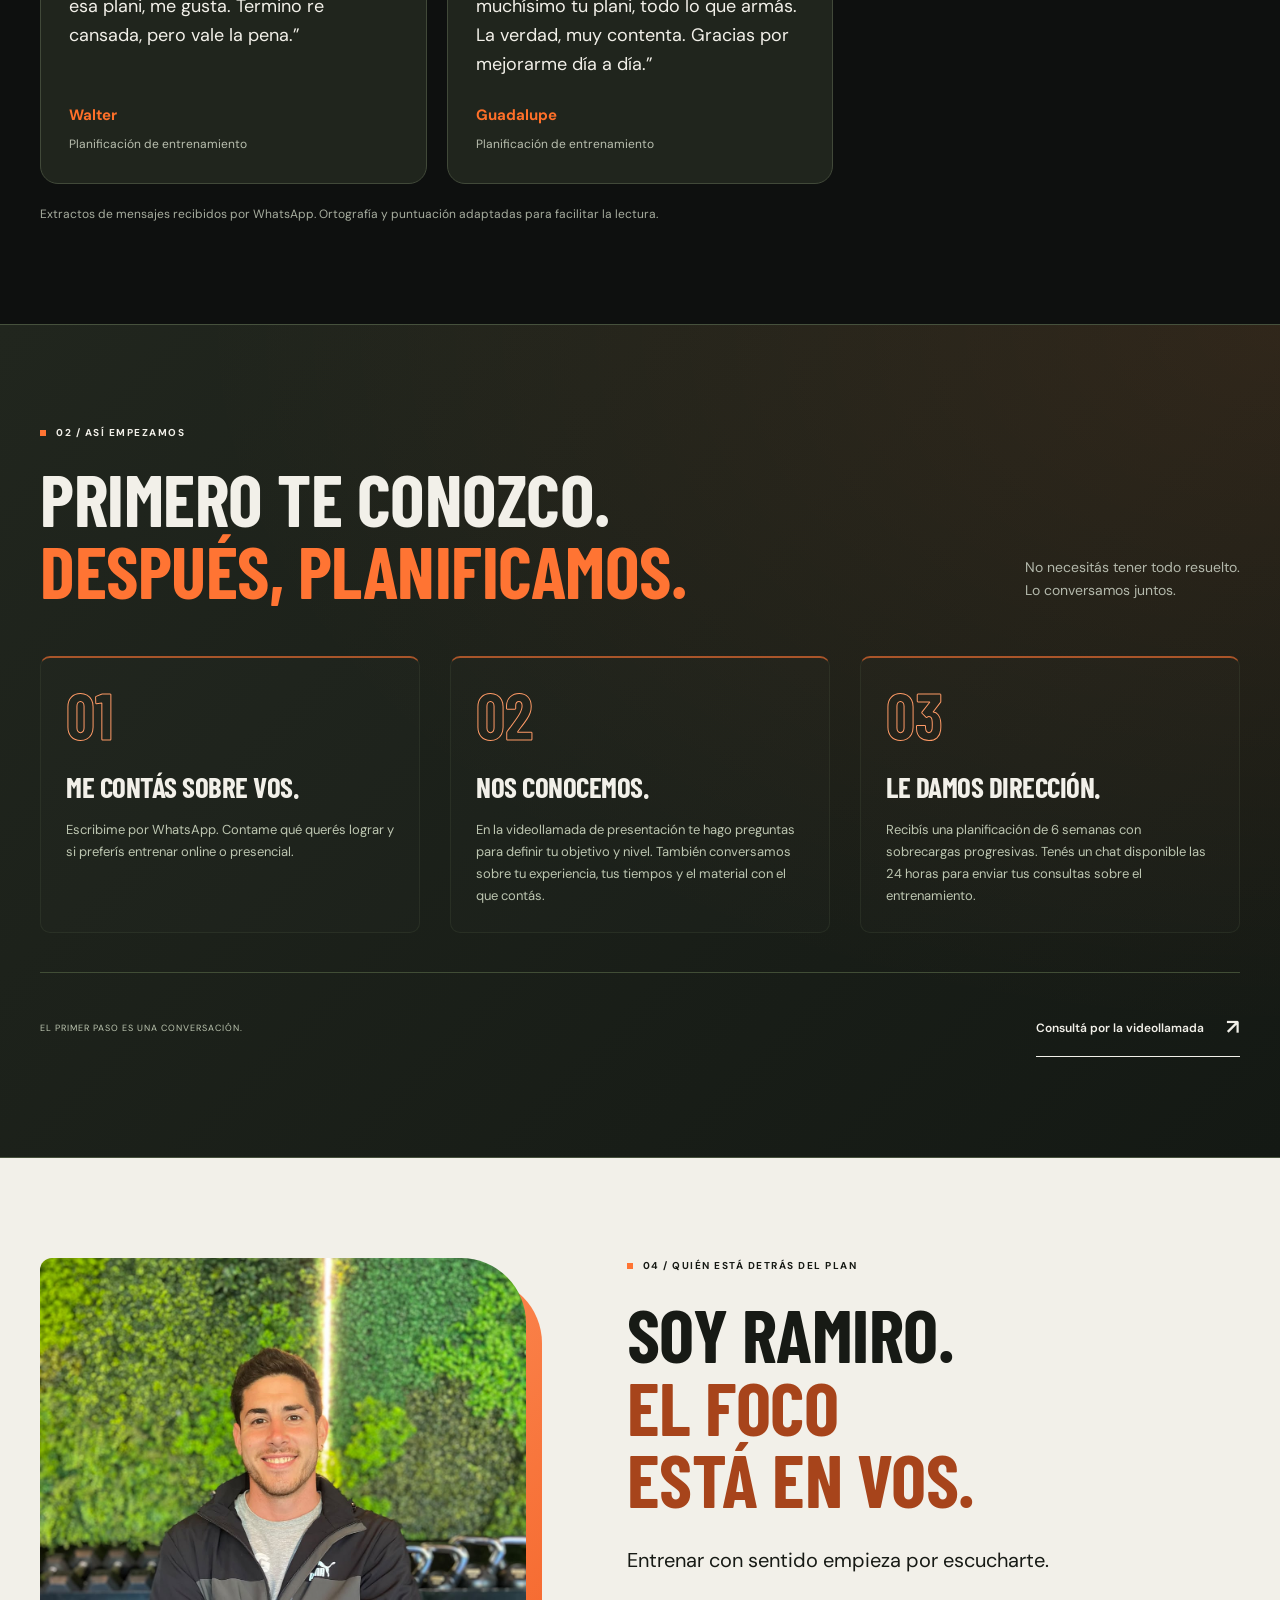
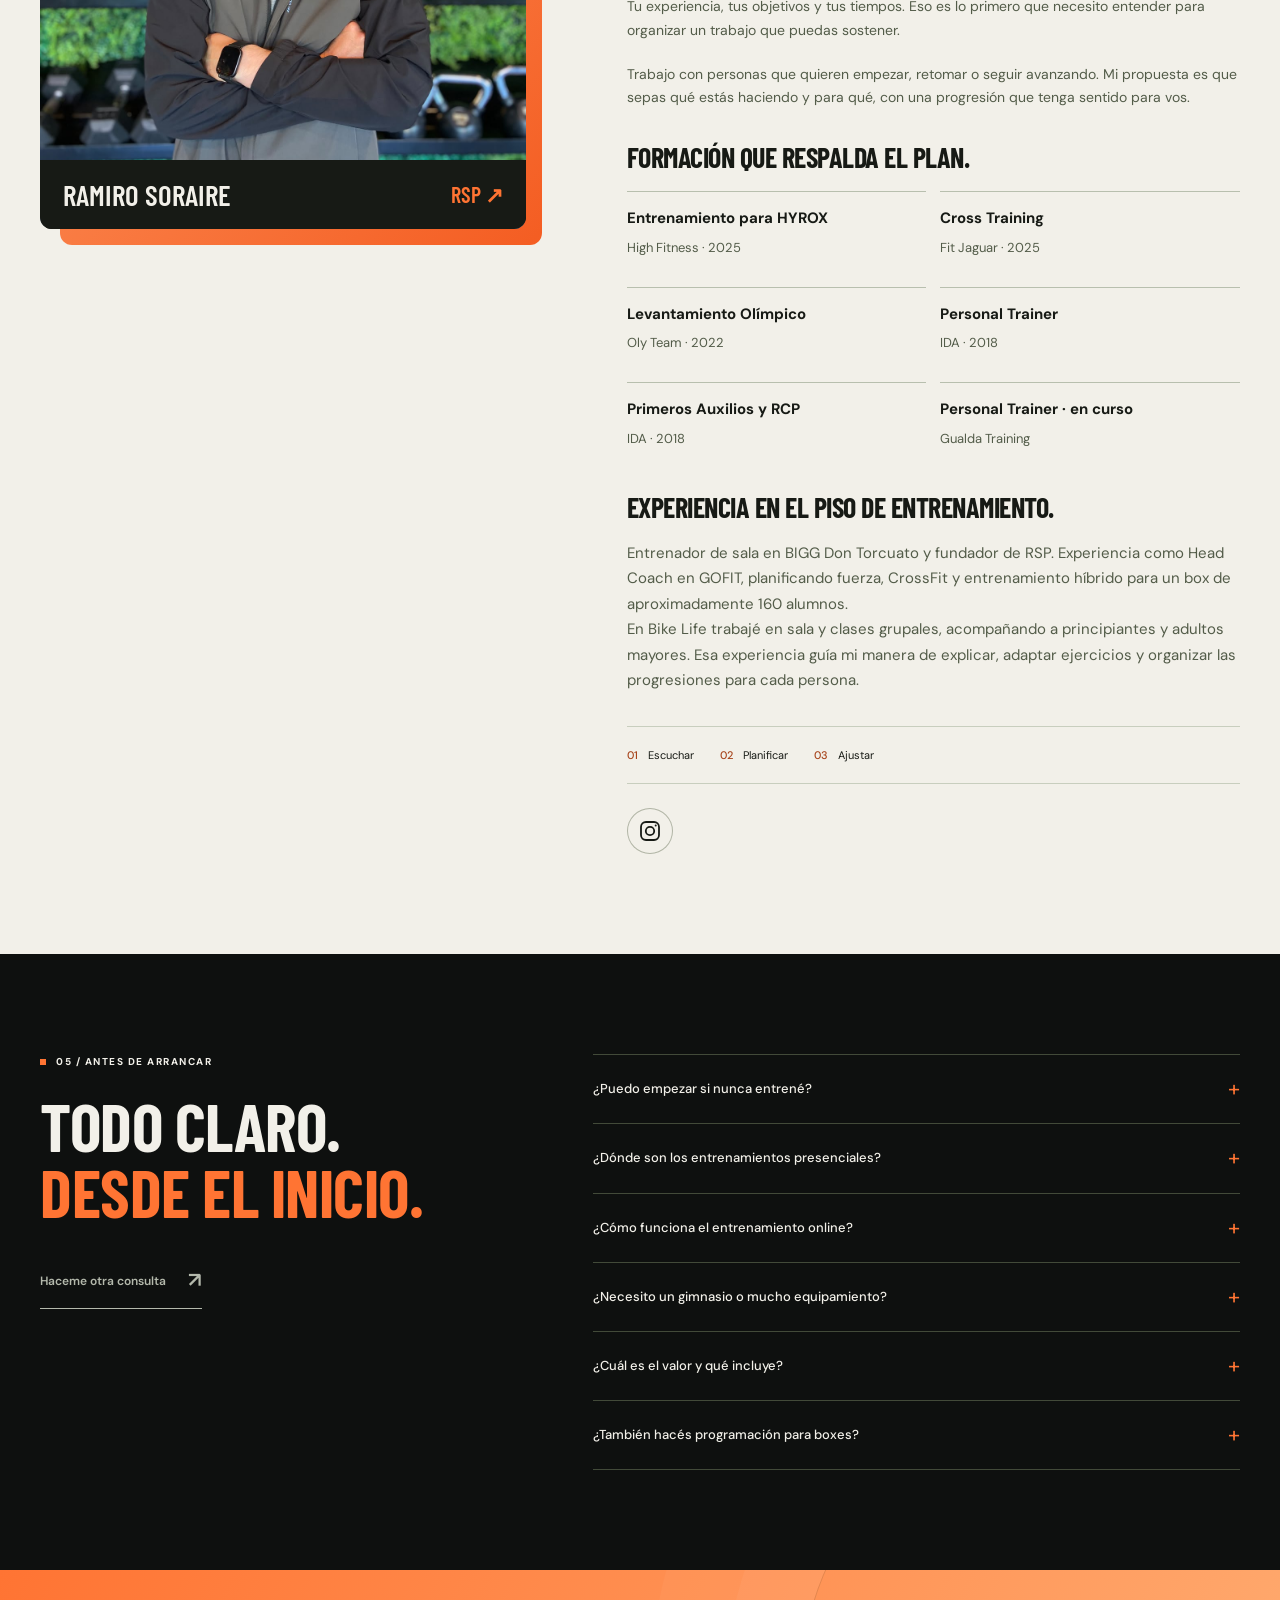
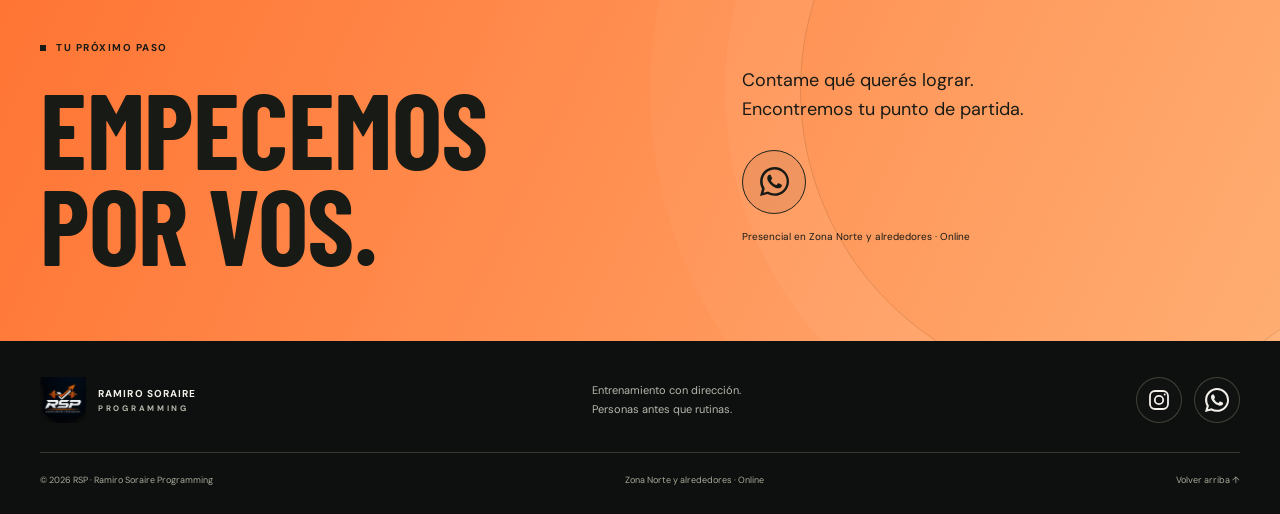
==== commit d25fa1b2: "Priorizar personalizado, adelantar videos y mejorar contacto y contraste" ====
--- a/index.html
+++ b/index.html
@@ -22,7 +22,17 @@
 <style>
 .service-stack{display:grid;gap:36px;padding-bottom:40px;isolation:isolate}.stack-card{position:sticky;top:110px;display:block;min-height:380px;padding:44px;border:1px solid #44473e;border-radius:20px;background:#1c201a;color:#f1f1e9;text-decoration:none;box-shadow:0 -12px 45px #0005}.stack-card:nth-child(1){top:110px;z-index:1;display:grid;background:#e6e8d9;color:#161a13}.stack-card:nth-child(2){top:132px;z-index:2}.stack-card:nth-child(3){top:154px;z-index:3;background:#282d22}.stack-card h3{font-family:"Barlow Condensed",sans-serif;font-size:clamp(38px,5vw,68px);line-height:1;margin:20px 0}.stack-card>p{max-width:700px}.stack-card .btn{margin-top:24px}.stack-card:focus-visible{outline:3px solid #ff6b22;outline-offset:5px}.instagram-float{position:fixed;right:24px;bottom:96px;width:56px;height:56px;border-radius:50%;display:grid;place-items:center;background:linear-gradient(135deg,#7738bc,#df2875,#f59d39);color:white;z-index:1000;box-shadow:0 6px 24px #0005}.instagram-float svg{width:27px;height:27px}.whatsapp-float{right:24px!important;bottom:24px!important;width:56px!important;height:56px!important}.instagram-float:focus-visible{outline:3px solid white;outline-offset:4px}@media(max-width:700px){.stack-card,.stack-card:nth-child(1){display:block;min-height:0;padding:28px 24px;top:86px}.stack-card:nth-child(2){top:100px}.stack-card:nth-child(3){top:114px}.stack-card .mode-preview{display:none}.service-stack{gap:24px}.instagram-float,.whatsapp-float{right:16px!important}.instagram-float{bottom:88px}.whatsapp-float{bottom:16px!important}}@media(max-height:480px),(prefers-reduced-motion:reduce){.stack-card{position:relative!important;top:auto!important}}
 </style>
-<style>.testimonials-grid{display:grid;grid-template-columns:repeat(3,minmax(0,1fr));gap:20px;margin-top:36px}.testimonial-card{margin:0;padding:28px;background:#20251d;border:1px solid #414939;border-radius:18px;display:flex;flex-direction:column}.testimonial-quote{font-size:64px;line-height:.8;color:#ff7029;font-family:serif}.testimonial-card blockquote{margin:16px 0 24px;font-size:18px;line-height:1.6;flex:1}.testimonial-card figcaption{color:#ff7029;font-weight:700}.testimonial-card small{display:block;color:#b9bfaf;font-size:12px;font-weight:400;margin-top:6px}.testimonials-note{font-size:12px;color:#a7ad9f;margin-top:20px}@media(max-width:900px){.testimonials-grid{grid-template-columns:repeat(2,minmax(0,1fr))}}@media(max-width:600px){.testimonials-grid{grid-template-columns:1fr}}</style><style>.coach-credentials{margin:32px 0}.coach-credentials h3{font-family:"Barlow Condensed",sans-serif;font-size:28px;line-height:1.1;margin:28px 0 18px}.coach-credentials ul{list-style:none;padding:0;display:grid;grid-template-columns:1fr 1fr;gap:14px}.coach-credentials li{padding:14px 0;border-top:1px solid #424738}.coach-credentials li span{display:block;font-size:13px;color:#aeb6a5;margin-top:5px}.coach-grid{align-items:start}.coach-image{position:sticky;top:110px}@media(max-width:700px){.coach-image{position:relative;top:auto}.coach{padding-top:32px}.coach-grid{row-gap:32px}.coach-credentials ul{grid-template-columns:1fr}}</style></head>
+<style>.testimonials-grid{display:grid;grid-template-columns:repeat(3,minmax(0,1fr));gap:20px;margin-top:36px}.testimonial-card{margin:0;padding:28px;background:#20251d;border:1px solid #414939;border-radius:18px;display:flex;flex-direction:column}.testimonial-quote{font-size:64px;line-height:.8;color:#ff7029;font-family:serif}.testimonial-card blockquote{margin:16px 0 24px;font-size:18px;line-height:1.6;flex:1}.testimonial-card figcaption{color:#ff7029;font-weight:700}.testimonial-card small{display:block;color:#b9bfaf;font-size:12px;font-weight:400;margin-top:6px}.testimonials-note{font-size:12px;color:#a7ad9f;margin-top:20px}@media(max-width:900px){.testimonials-grid{grid-template-columns:repeat(2,minmax(0,1fr))}}@media(max-width:600px){.testimonials-grid{grid-template-columns:1fr}}</style><style>.coach-credentials{margin:32px 0}.coach-credentials h3{font-family:"Barlow Condensed",sans-serif;font-size:28px;line-height:1.1;margin:28px 0 18px}.coach-credentials ul{list-style:none;padding:0;display:grid;grid-template-columns:1fr 1fr;gap:14px}.coach-credentials li{padding:14px 0;border-top:1px solid #424738}.coach-credentials li span{display:block;font-size:13px;color:#aeb6a5;margin-top:5px}.coach-grid{align-items:start}.coach-image{position:sticky;top:110px}@media(max-width:700px){.coach-image{position:relative;top:auto}.coach{padding-top:32px}.coach-grid{row-gap:32px}.coach-credentials ul{grid-template-columns:1fr}}</style><style>
+.box-offers-heading{margin:40px 0 28px;padding-top:36px;border-top:1px solid var(--line)}
+.box-offers-heading h3{font-size:clamp(32px,4vw,48px);margin:14px 0;color:var(--paper)}
+.box-offers-heading>p:last-child{max-width:650px;color:#c0c6b6;font-size:14px}
+.box-service-stack .stack-card:nth-child(1){display:block;background:#1c201a;color:var(--paper)}
+.box-service-stack .stack-card:nth-child(1) .btn{background:var(--orange);color:var(--ink)}
+.coach-credentials li span{color:#535c49}
+.coach-credentials li{border-color:#b8bfae}
+.coach-credentials>p{color:#535c49}
+@media(max-width:700px){.services .personal-intro{padding:0;border:0}.box-offers-heading{margin-top:24px;padding-top:28px}.instagram-float,.whatsapp-float{width:46px!important;height:46px!important;right:12px!important}.instagram-float{bottom:74px}.whatsapp-float{bottom:16px!important}.instagram-float svg,.whatsapp-float svg{width:24px;height:24px}.coach-copy{padding-right:0}}
+</style></head>
 <body id="inicio">
 <a class="skip-link" href="#contenido">Saltar al contenido</a>
 <header class="site-header">
@@ -42,8 +52,8 @@
       <p class="eyebrow">PERSONAS ANTES QUE RUTINAS</p>
       <h1 id="hero-title">TU ESFUERZO<br><span class="hero-outline">MERECE</span><br><em>UN PLAN.</em></h1>
       <p class="hero-lead">Entrenamiento personalizado para vos.<br><strong>Tu punto de partida. Tu forma de avanzar.</strong></p>
-      <p class="hero-description">Fuerza, musculación y preparación física con una dirección clara y un plan que se adapte a tu vida.</p>
-      <div class="hero-actions"><a class="btn btn-orange" href="https://wa.me/5491130275341?text=Hola%20Rama%2C%20me%20interesa%20el%20entrenamiento%20personalizado.%20Mi%20objetivo%20es%3A%20">Quiero empezar <span aria-hidden="true">↗</span></a><a class="text-link" href="#metodo">Conocé el proceso <span aria-hidden="true">↓</span></a></div>
+      <p class="hero-description">¿Querés empezar o retomar y no sabés cómo? Te acompaño desde tu punto de partida, con un plan que se adapte a tu vida.</p>
+      <div class="hero-actions"><a class="btn btn-orange" href="https://wa.me/5491130275341?text=Hola%20Rama%2C%20me%20interesa%20el%20entrenamiento%20personalizado.%0AMi%20objetivo%3A%20%0AModalidad%20%28online%20o%20presencial%29%3A%20%0AD%C3%ADas%20y%20horarios%20disponibles%3A%20">Contame tu objetivo <span aria-hidden="true">↗</span></a><a class="text-link" href="#metodo">Conocé el proceso <span aria-hidden="true">↓</span></a></div>
       <div class="hero-facts"><span><i aria-hidden="true"></i> Presencial · Zona Norte y alrededores</span><span><i aria-hidden="true"></i> Online · Consulta inicial por videollamada</span></div>
     </div>
     <figure class="hero-photo">
@@ -57,14 +67,24 @@
   <div class="manifesto" aria-label="Fuerza, criterio y constancia"><div class="wrap"><span>FUERZA</span><b aria-hidden="true">✳</b><span>CRITERIO</span><b aria-hidden="true">✳</b><span>CONSTANCIA</span><b aria-hidden="true">↗</b></div></div>
 
   <section class="section wrap services" id="enfoques" aria-labelledby="services-title">
-    <div class="section-head"><div><p class="eyebrow">01 / ENCONTRÁ TU CAMINO</p><h2 id="services-title">VOS PONÉS EL OBJETIVO.<br><span>YO ARMO EL PLAN.</span></h2></div><p>Empezar, retomar o ir por más.<br>El entrenamiento se adapta a vos.</p></div>
+    <div class="section-head"><div><p class="eyebrow">01 / ENTRENÁ CONMIGO</p><h2 id="services-title">VOS PONÉS EL OBJETIVO.<br><span>YO ARMO EL PLAN.</span></h2></div><p>Empezar, retomar o ir por más.<br>El entrenamiento se adapta a vos.</p></div>
     <div class="service-stack"><a class="stack-card personal" href="https://wa.me/5491130275341?text=Hola%20Rama%2C%20me%20interesa%20el%20entrenamiento%20personalizado." target="_blank" rel="noopener noreferrer">
           <div class="personal-intro"><p class="service-kicker">EL FOCO ESTÁ EN VOS <span>01 /</span></p><h3 id="personal-title">ENTRENAMIENTO<br>PERSONALIZADO.</h3><p>Un plan de 6 semanas con sobrecargas progresivas, adaptado a tu objetivo y nivel. Chat disponible las 24 horas para enviar consultas sobre tu entrenamiento.</p><span class="btn btn-dark flip-action">Consultar por WhatsApp <span aria-hidden="true">↗</span></span></div>
           <div class="personal-detail mode-preview"><p class="meta">TU VIDA. TU FORMA DE ENTRENAR.</p><p class="mode-preview-title">ONLINE.<br>PRESENCIAL.<br><span>A TU MEDIDA.</span></p><p>Presencial en Zona Norte y alrededores.<br>Online, desde donde estés.</p><span class="preview-mark" aria-hidden="true">1:1</span></div>
         </a>
-<a class="stack-card service-card" href="https://wa.me/5491130275341?text=Hola%20Rama%2C%20quiero%20consultar%20por%20el%20plan%20CROSSTRAINING%20para%20mi%20box." target="_blank" rel="noopener noreferrer"><div class="service-top"><span>02 / PARA BOXES Y GIMNASIOS</span><span class="service-code" aria-hidden="true">CF</span></div><h3 id="crossfit-title">CROSS<span>TRAINING.</span></h3><p>Fuerza, técnica y entrenamientos dinámicos que combinan pesas, gimnasia y resistencia. Una programación mensual para boxes y gimnasios con espacio para estas actividades, adaptada a sus alumnos y equipamiento.</p><span class="btn btn-orange flip-action">Consultar por WhatsApp <span aria-hidden="true">↗</span></span></a>
+</div><div class="box-offers-heading"><p class="eyebrow">PARA BOXES Y GIMNASIOS</p><h3>PROGRAMACIÓN PARA TU CENTRO.</h3><p>¿Buscás un plan para tus clases? Estas propuestas se adaptan a tus grupos, espacio y equipamiento.</p></div><div class="service-stack box-service-stack"><a class="stack-card service-card" href="https://wa.me/5491130275341?text=Hola%20Rama%2C%20quiero%20consultar%20por%20el%20plan%20CROSSTRAINING%20para%20mi%20box." target="_blank" rel="noopener noreferrer"><div class="service-top"><span>02 / PARA BOXES Y GIMNASIOS</span><span class="service-code" aria-hidden="true">CF</span></div><h3 id="crossfit-title">CROSS<span>TRAINING.</span></h3><p>Fuerza, técnica y entrenamientos dinámicos que combinan pesas, gimnasia y resistencia. Una programación mensual para boxes y gimnasios con espacio para estas actividades, adaptada a sus alumnos y equipamiento.</p><span class="btn btn-orange flip-action">Consultar por WhatsApp <span aria-hidden="true">↗</span></span></a>
 <a class="stack-card service-card" href="https://wa.me/5491130275341?text=Hola%20Rama%2C%20me%20interesa%20el%20plan%20HRX%20TRAINING%20para%20mi%20box%20o%20gimnasio." target="_blank" rel="noopener noreferrer"><div class="service-top"><span>03 / PARA BOXES Y GIMNASIOS · HÍBRIDO</span><span class="service-code" aria-hidden="true">HY</span></div><h3 id="hybrid-title">HRX <span>TRAINING.</span></h3><p>Running, fuerza y estaciones en una programación para clases de entrenamiento híbrido y preparación para HYROX. Para boxes y gimnasios con espacio para estas actividades, adaptada a sus grupos y equipamiento.</p><span class="btn btn-orange flip-action">Consultar por WhatsApp <span aria-hidden="true">↗</span></span></a></div>
 <details class="bundle"><summary><span>¿Buscás una propuesta integral para tu centro?</span><span class="bundle-summary">CONOCÉ EL PACK BOX 3 EN 1 <b aria-hidden="true">+</b></span></summary><div class="bundle-content"><p>Un mes de CrossFit + híbrido / HYROX + musculación, adaptado a los distintos grupos de tu centro. El personalizado uno a uno se contrata por separado.</p><a class="text-link" href="https://wa.me/5491130275341?text=Hola%20Rama%2C%20quiero%20consultar%20por%20el%20Pack%20Box%203%20en%201.">Consultar el pack <span aria-hidden="true">↗</span></a></div></details>
+  </section>
+
+  <section class="section wrap films" id="en-practica" aria-labelledby="films-title">
+    <div class="section-head"><div><p class="eyebrow">DEL PLAN AL MOVIMIENTO</p><h2 id="films-title">ASÍ SE VE<br><span>EL TRABAJO.</span></h2></div><p>Personas reales, distintos puntos de partida. Una mirada al entrenamiento en el gimnasio.</p></div>
+    <div class="films-grid">
+      <figure class="film-card"><div class="film-frame"><video controls playsinline muted preload="none" poster="./dominadas-asistidas-poster.jpg" width="576" height="1024" aria-label="Dominadas asistidas"><source src="./dominadas-asistidas.mp4#t=2" type="video/mp4">Tu navegador no puede reproducir este video. <a href="./dominadas-asistidas.mp4">Abrir video de dominadas asistidas</a>.</video><span class="film-number" aria-hidden="true">01 /</span></div><figcaption><p class="meta">ADAPTAR PARA AVANZAR</p><h3>Dominadas asistidas</h3><p>Trabajo de tirón según el punto de partida.</p></figcaption></figure>
+      <figure class="film-card"><div class="film-frame"><video controls playsinline muted preload="none" poster="./fuerza-con-barra-poster.jpg" width="576" height="1024" aria-label="Fuerza con barra"><source src="./fuerza-con-barra.mp4#t=2" type="video/mp4">Tu navegador no puede reproducir este video. <a href="./fuerza-con-barra.mp4">Abrir video de fuerza con barra</a>.</video><span class="film-number" aria-hidden="true">02 /</span></div><figcaption><p class="meta">CONSTRUIR UNA BASE</p><h3>Fuerza con barra</h3><p>Técnica y fuerza en una sesión planificada.</p></figcaption></figure>
+      <figure class="film-card"><div class="film-frame"><video controls playsinline muted preload="none" poster="./trabajo-con-kettlebells-poster.jpg" width="576" height="1024" aria-label="Trabajo con kettlebells"><source src="./trabajo-con-kettlebells.mp4#t=2" type="video/mp4">Tu navegador no puede reproducir este video. <a href="./trabajo-con-kettlebells.mp4">Abrir video de trabajo con kettlebells</a>.</video><span class="film-number" aria-hidden="true">03 /</span></div><figcaption><p class="meta">ENTRENAR CON INTENCIÓN</p><h3>Trabajo con kettlebells</h3><p>Cada ejercicio dentro de un proceso.</p></figcaption></figure>
+    </div>
+    <div class="films-foot"><p>Fragmentos de sesiones. Ejercicios, asistencia y cargas se definen para cada persona.</p><a class="social-link instagram-link" href="https://www.instagram.com/ramirosoraire.coach/" target="_blank" rel="noopener noreferrer" aria-label="Instagram de Ramiro Soraire" title="Instagram"><svg viewBox="0 0 24 24" aria-hidden="true" focusable="false" fill="none" stroke="currentColor" stroke-width="1.8"><rect x="3" y="3" width="18" height="18" rx="5"/><circle cx="12" cy="12" r="4.2"/><circle cx="17.7" cy="6.4" r="1" fill="currentColor" stroke="none"/></svg></a></div>
   </section>
 
   <section class="section wrap" aria-labelledby="testimonios-title"><p class="eyebrow">EXPERIENCIAS REALES</p><h2 id="testimonios-title">LO QUE CUENTAN<br><span>QUIENES ENTRENAN.</span></h2><div class="testimonials-grid"><figure class="testimonial-card"><span class="testimonial-quote" aria-hidden="true">“</span><blockquote><p>“Me encantó la plani, la verdad que me motivó y me re gustó. Le metí toda la semana.”</p></blockquote><figcaption>Vero<small>Planificación de entrenamiento</small></figcaption></figure><figure class="testimonial-card"><span class="testimonial-quote" aria-hidden="true">“</span><blockquote><p>“Fui con 0 grados, me congelé, pero cumplí. Cada vez me gustan más tus planis.”</p></blockquote><figcaption>Martín<small>Planificación de entrenamiento</small></figcaption></figure><figure class="testimonial-card"><span class="testimonial-quote" aria-hidden="true">“</span><blockquote><p>“Hoy hice HYROX, quería probar tu plani. La verdad, buenísima, me encantó.”</p></blockquote><figcaption>Pilar<small>Planificación de entrenamiento</small></figcaption></figure><figure class="testimonial-card"><span class="testimonial-quote" aria-hidden="true">“</span><blockquote><p>“Los sábados hago HYROX. Muy buena esa plani, me gusta. Termino re cansada, pero vale la pena.”</p></blockquote><figcaption>Walter<small>Planificación de entrenamiento</small></figcaption></figure><figure class="testimonial-card"><span class="testimonial-quote" aria-hidden="true">“</span><blockquote><p>“Estoy muy motivada y me gusta muchísimo tu plani, todo lo que armás. La verdad, muy contenta. Gracias por mejorarme día a día.”</p></blockquote><figcaption>Guadalupe<small>Planificación de entrenamiento</small></figcaption></figure></div><p class="testimonials-note">Extractos de mensajes recibidos por WhatsApp. Ortografía y puntuación adaptadas para facilitar la lectura.</p></section>
@@ -78,15 +98,7 @@
     <div class="method-foot"><span>EL PRIMER PASO ES UNA CONVERSACIÓN.</span><a class="text-link" href="https://wa.me/5491130275341?text=Hola%20Rama%2C%20quiero%20consultar%20por%20el%20entrenamiento%20online%20y%20coordinar%20una%20videollamada%20para%20conocernos.">Consultá por la videollamada <span aria-hidden="true">↗</span></a></div>
   </div></section>
 
-  <section class="section wrap films" id="en-practica" aria-labelledby="films-title">
-    <div class="section-head"><div><p class="eyebrow">03 / DEL PLAN AL MOVIMIENTO</p><h2 id="films-title">ASÍ SE VE<br><span>EL TRABAJO.</span></h2></div><p>Personas reales, distintos puntos de partida. Una mirada al entrenamiento en el gimnasio.</p></div>
-    <div class="films-grid">
-      <figure class="film-card"><div class="film-frame"><video controls playsinline muted preload="none" poster="./dominadas-asistidas-poster.jpg" width="576" height="1024" aria-label="Dominadas asistidas"><source src="./dominadas-asistidas.mp4#t=2" type="video/mp4">Tu navegador no puede reproducir este video. <a href="./dominadas-asistidas.mp4">Abrir video de dominadas asistidas</a>.</video><span class="film-number" aria-hidden="true">01 /</span></div><figcaption><p class="meta">ADAPTAR PARA AVANZAR</p><h3>Dominadas asistidas</h3><p>Trabajo de tirón según el punto de partida.</p></figcaption></figure>
-      <figure class="film-card"><div class="film-frame"><video controls playsinline muted preload="none" poster="./fuerza-con-barra-poster.jpg" width="576" height="1024" aria-label="Fuerza con barra"><source src="./fuerza-con-barra.mp4#t=2" type="video/mp4">Tu navegador no puede reproducir este video. <a href="./fuerza-con-barra.mp4">Abrir video de fuerza con barra</a>.</video><span class="film-number" aria-hidden="true">02 /</span></div><figcaption><p class="meta">CONSTRUIR UNA BASE</p><h3>Fuerza con barra</h3><p>Técnica y fuerza en una sesión planificada.</p></figcaption></figure>
-      <figure class="film-card"><div class="film-frame"><video controls playsinline muted preload="none" poster="./trabajo-con-kettlebells-poster.jpg" width="576" height="1024" aria-label="Trabajo con kettlebells"><source src="./trabajo-con-kettlebells.mp4#t=2" type="video/mp4">Tu navegador no puede reproducir este video. <a href="./trabajo-con-kettlebells.mp4">Abrir video de trabajo con kettlebells</a>.</video><span class="film-number" aria-hidden="true">03 /</span></div><figcaption><p class="meta">ENTRENAR CON INTENCIÓN</p><h3>Trabajo con kettlebells</h3><p>Cada ejercicio dentro de un proceso.</p></figcaption></figure>
-    </div>
-    <div class="films-foot"><p>Fragmentos de sesiones. Ejercicios, asistencia y cargas se definen para cada persona.</p><a class="social-link instagram-link" href="https://www.instagram.com/ramirosoraire.coach/" target="_blank" rel="noopener noreferrer" aria-label="Instagram de Ramiro Soraire" title="Instagram"><svg viewBox="0 0 24 24" aria-hidden="true" focusable="false" fill="none" stroke="currentColor" stroke-width="1.8"><rect x="3" y="3" width="18" height="18" rx="5"/><circle cx="12" cy="12" r="4.2"/><circle cx="17.7" cy="6.4" r="1" fill="currentColor" stroke="none"/></svg></a></div>
-  </section>
+
 
   <section class="section coach" id="ramiro" aria-labelledby="coach-title"><div class="wrap coach-grid">
     <figure class="coach-image"><img src="./WhatsApp%20Image%202026-11-02%20at%2009.46.04.jpeg" width="1200" height="1600" alt="Ramiro Soraire, entrenador" loading="lazy"><figcaption><span>RAMIRO SORAIRE</span><span>RSP ↗</span></figcaption></figure>
@@ -105,7 +117,7 @@
     </div>
   </div></section>
 
-  <section class="contact" id="contacto" aria-labelledby="contact-title"><div class="wrap contact-grid"><div><p class="eyebrow">TU PRÓXIMO PASO</p><h2 id="contact-title">EMPECEMOS<br><span>POR VOS.</span></h2></div><div class="contact-side"><p>Contame qué querés lograr.<br>Encontremos tu punto de partida.</p><a class="social-link contact-whatsapp" href="https://wa.me/5491130275341?text=Hola%20Rama%2C%20me%20interesa%20el%20entrenamiento%20personalizado.%20Mi%20objetivo%20es%3A%20" aria-label="Hablemos por WhatsApp" title="WhatsApp"><svg viewBox="0 0 24 24" aria-hidden="true" focusable="false" fill="currentColor"><path d="M20.52 3.48A11.91 11.91 0 0 0 12.04 0C5.45 0 .08 5.37.08 11.96c0 2.11.55 4.17 1.6 5.99L0 24l6.19-1.62a11.97 11.97 0 0 0 5.84 1.49h.01c6.59 0 11.96-5.37 11.96-11.96 0-3.2-1.24-6.2-3.48-8.43ZM12.04 21.85a9.92 9.92 0 0 1-5.05-1.38l-.36-.21-3.67.96.98-3.58-.24-.37a9.9 9.9 0 0 1-1.52-5.31c0-5.48 4.46-9.94 9.95-9.94a9.87 9.87 0 0 1 7.03 2.92 9.87 9.87 0 0 1 2.91 7.03c0 5.48-4.46 9.88-10.03 9.88Zm5.45-7.42c-.3-.15-1.77-.87-2.04-.97-.27-.1-.47-.15-.67.15-.2.3-.77.97-.94 1.17-.17.2-.35.22-.65.07-.3-.15-1.26-.46-2.4-1.47-.89-.79-1.49-1.77-1.67-2.07-.17-.3-.02-.46.13-.61.13-.13.3-.35.45-.52.15-.17.2-.3.3-.5.1-.2.05-.37-.02-.52-.08-.15-.67-1.62-.92-2.22-.24-.58-.49-.5-.67-.51h-.57c-.2 0-.52.07-.8.37-.27.3-1.04 1.02-1.04 2.49s1.07 2.89 1.22 3.09c.15.2 2.1 3.2 5.1 4.49.71.31 1.27.49 1.7.63.71.23 1.36.2 1.87.12.57-.09 1.77-.72 2.02-1.42.25-.7.25-1.3.17-1.42-.07-.13-.27-.2-.57-.35Z"/></svg></a><p class="contact-location">Presencial en Zona Norte y alrededores · Online</p></div></div></section>
+  <section class="contact" id="contacto" aria-labelledby="contact-title"><div class="wrap contact-grid"><div><p class="eyebrow">TU PRÓXIMO PASO</p><h2 id="contact-title">EMPECEMOS<br><span>POR VOS.</span></h2></div><div class="contact-side"><p>Contame qué querés lograr.<br>Encontremos tu punto de partida.</p><a class="social-link contact-whatsapp" href="https://wa.me/5491130275341?text=Hola%20Rama%2C%20me%20interesa%20el%20entrenamiento%20personalizado.%0AMi%20objetivo%3A%20%0AModalidad%20%28online%20o%20presencial%29%3A%20%0AD%C3%ADas%20y%20horarios%20disponibles%3A%20" aria-label="Hablemos por WhatsApp" title="WhatsApp"><svg viewBox="0 0 24 24" aria-hidden="true" focusable="false" fill="currentColor"><path d="M20.52 3.48A11.91 11.91 0 0 0 12.04 0C5.45 0 .08 5.37.08 11.96c0 2.11.55 4.17 1.6 5.99L0 24l6.19-1.62a11.97 11.97 0 0 0 5.84 1.49h.01c6.59 0 11.96-5.37 11.96-11.96 0-3.2-1.24-6.2-3.48-8.43ZM12.04 21.85a9.92 9.92 0 0 1-5.05-1.38l-.36-.21-3.67.96.98-3.58-.24-.37a9.9 9.9 0 0 1-1.52-5.31c0-5.48 4.46-9.94 9.95-9.94a9.87 9.87 0 0 1 7.03 2.92 9.87 9.87 0 0 1 2.91 7.03c0 5.48-4.46 9.88-10.03 9.88Zm5.45-7.42c-.3-.15-1.77-.87-2.04-.97-.27-.1-.47-.15-.67.15-.2.3-.77.97-.94 1.17-.17.2-.35.22-.65.07-.3-.15-1.26-.46-2.4-1.47-.89-.79-1.49-1.77-1.67-2.07-.17-.3-.02-.46.13-.61.13-.13.3-.35.45-.52.15-.17.2-.3.3-.5.1-.2.05-.37-.02-.52-.08-.15-.67-1.62-.92-2.22-.24-.58-.49-.5-.67-.51h-.57c-.2 0-.52.07-.8.37-.27.3-1.04 1.02-1.04 2.49s1.07 2.89 1.22 3.09c.15.2 2.1 3.2 5.1 4.49.71.31 1.27.49 1.7.63.71.23 1.36.2 1.87.12.57-.09 1.77-.72 2.02-1.42.25-.7.25-1.3.17-1.42-.07-.13-.27-.2-.57-.35Z"/></svg></a><p class="contact-location">Presencial en Zona Norte y alrededores · Online</p></div></div></section>
 </main>
 <footer class="wrap site-footer">
   <div class="footer-main"><a class="brand" href="#inicio" aria-label="RSP — Volver al inicio"><img src="./rsp-logo.webp" width="48" height="48" loading="lazy" alt="RSP"><span>RAMIRO SORAIRE<small>PROGRAMMING</small></span></a><p>Entrenamiento con dirección.<br>Personas antes que rutinas.</p><div class="footer-links"><a class="social-link" href="https://www.instagram.com/ramirosoraire.coach/" target="_blank" rel="noopener noreferrer" aria-label="Instagram de Ramiro Soraire" title="Instagram"><svg viewBox="0 0 24 24" aria-hidden="true" focusable="false" fill="none" stroke="currentColor" stroke-width="1.8"><rect x="3" y="3" width="18" height="18" rx="5"/><circle cx="12" cy="12" r="4.2"/><circle cx="17.7" cy="6.4" r="1" fill="currentColor" stroke="none"/></svg></a><a class="social-link" href="https://wa.me/5491130275341" aria-label="WhatsApp de Ramiro Soraire" title="WhatsApp"><svg viewBox="0 0 24 24" aria-hidden="true" focusable="false" fill="currentColor"><path d="M20.52 3.48A11.91 11.91 0 0 0 12.04 0C5.45 0 .08 5.37.08 11.96c0 2.11.55 4.17 1.6 5.99L0 24l6.19-1.62a11.97 11.97 0 0 0 5.84 1.49h.01c6.59 0 11.96-5.37 11.96-11.96 0-3.2-1.24-6.2-3.48-8.43ZM12.04 21.85a9.92 9.92 0 0 1-5.05-1.38l-.36-.21-3.67.96.98-3.58-.24-.37a9.9 9.9 0 0 1-1.52-5.31c0-5.48 4.46-9.94 9.95-9.94a9.87 9.87 0 0 1 7.03 2.92 9.87 9.87 0 0 1 2.91 7.03c0 5.48-4.46 9.88-10.03 9.88Zm5.45-7.42c-.3-.15-1.77-.87-2.04-.97-.27-.1-.47-.15-.67.15-.2.3-.77.97-.94 1.17-.17.2-.35.22-.65.07-.3-.15-1.26-.46-2.4-1.47-.89-.79-1.49-1.77-1.67-2.07-.17-.3-.02-.46.13-.61.13-.13.3-.35.45-.52.15-.17.2-.3.3-.5.1-.2.05-.37-.02-.52-.08-.15-.67-1.62-.92-2.22-.24-.58-.49-.5-.67-.51h-.57c-.2 0-.52.07-.8.37-.27.3-1.04 1.02-1.04 2.49s1.07 2.89 1.22 3.09c.15.2 2.1 3.2 5.1 4.49.71.31 1.27.49 1.7.63.71.23 1.36.2 1.87.12.57-.09 1.77-.72 2.02-1.42.25-.7.25-1.3.17-1.42-.07-.13-.27-.2-.57-.35Z"/></svg></a></div></div>
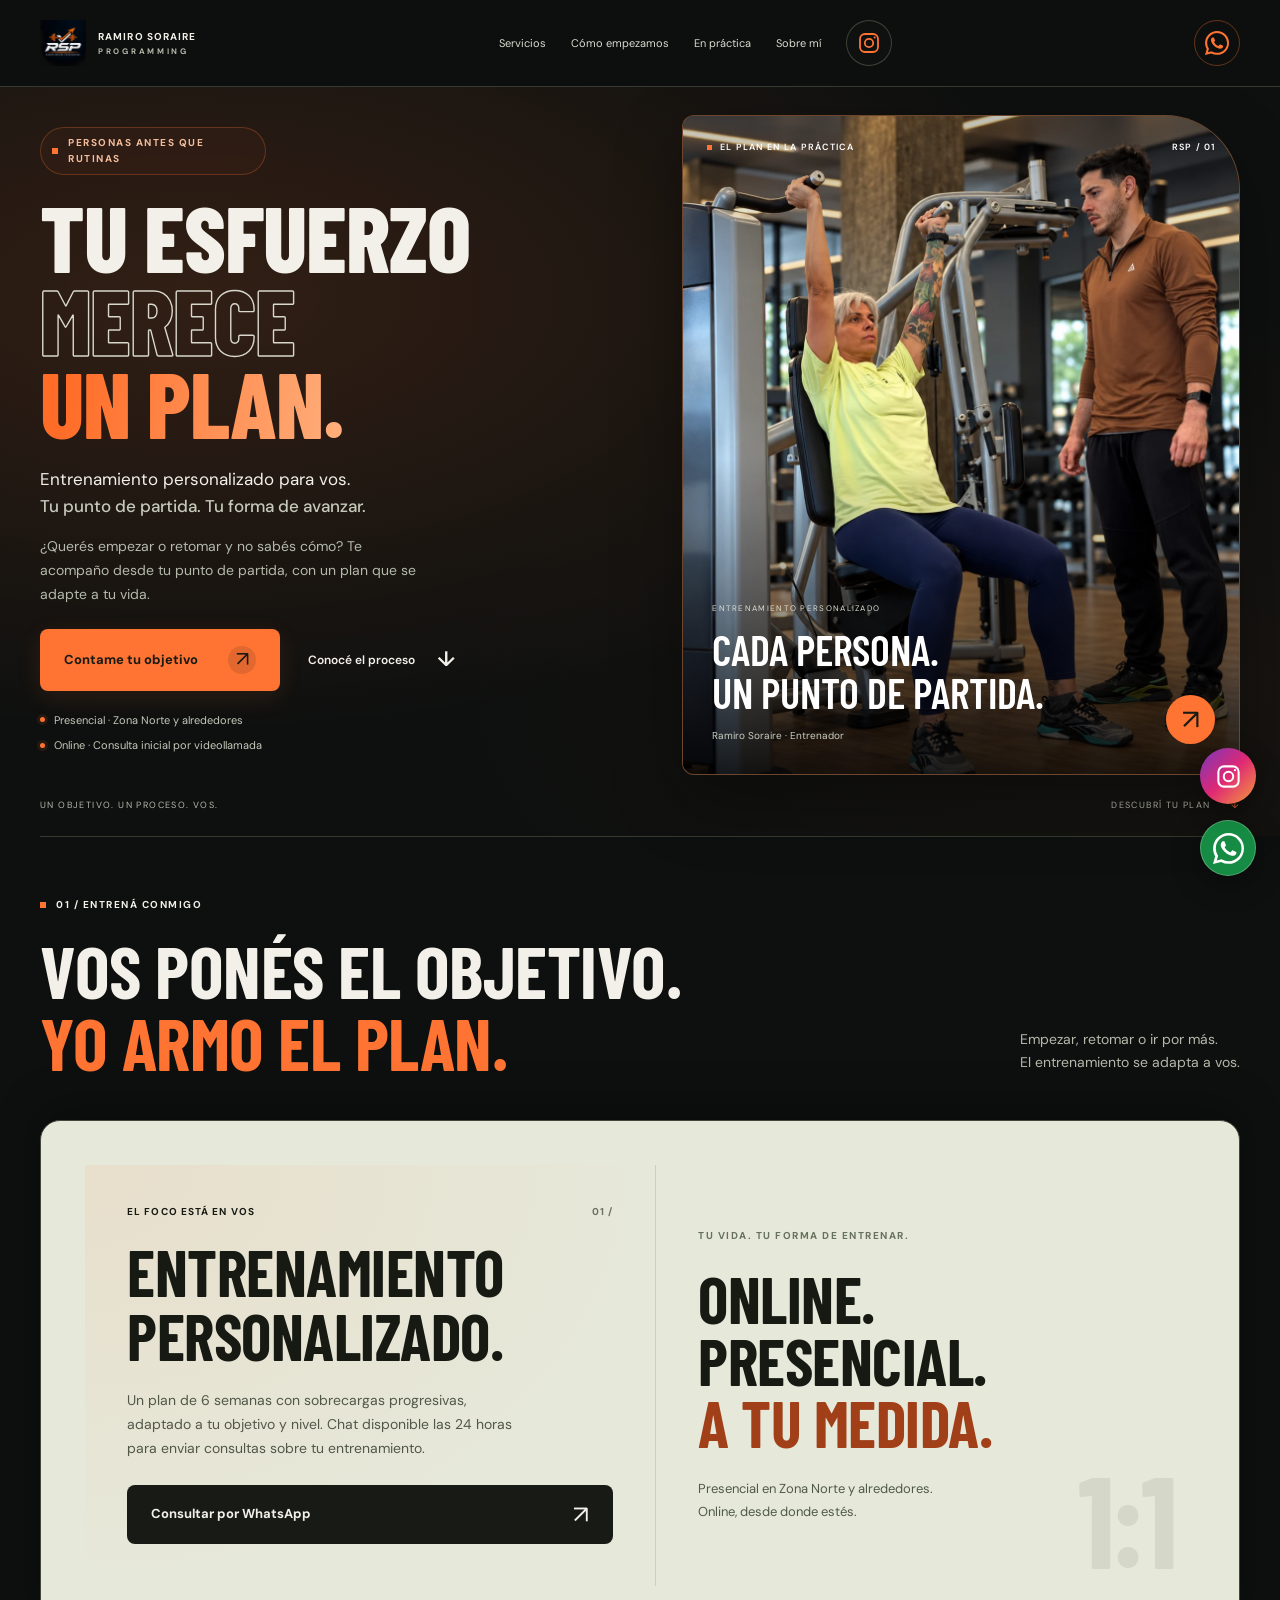
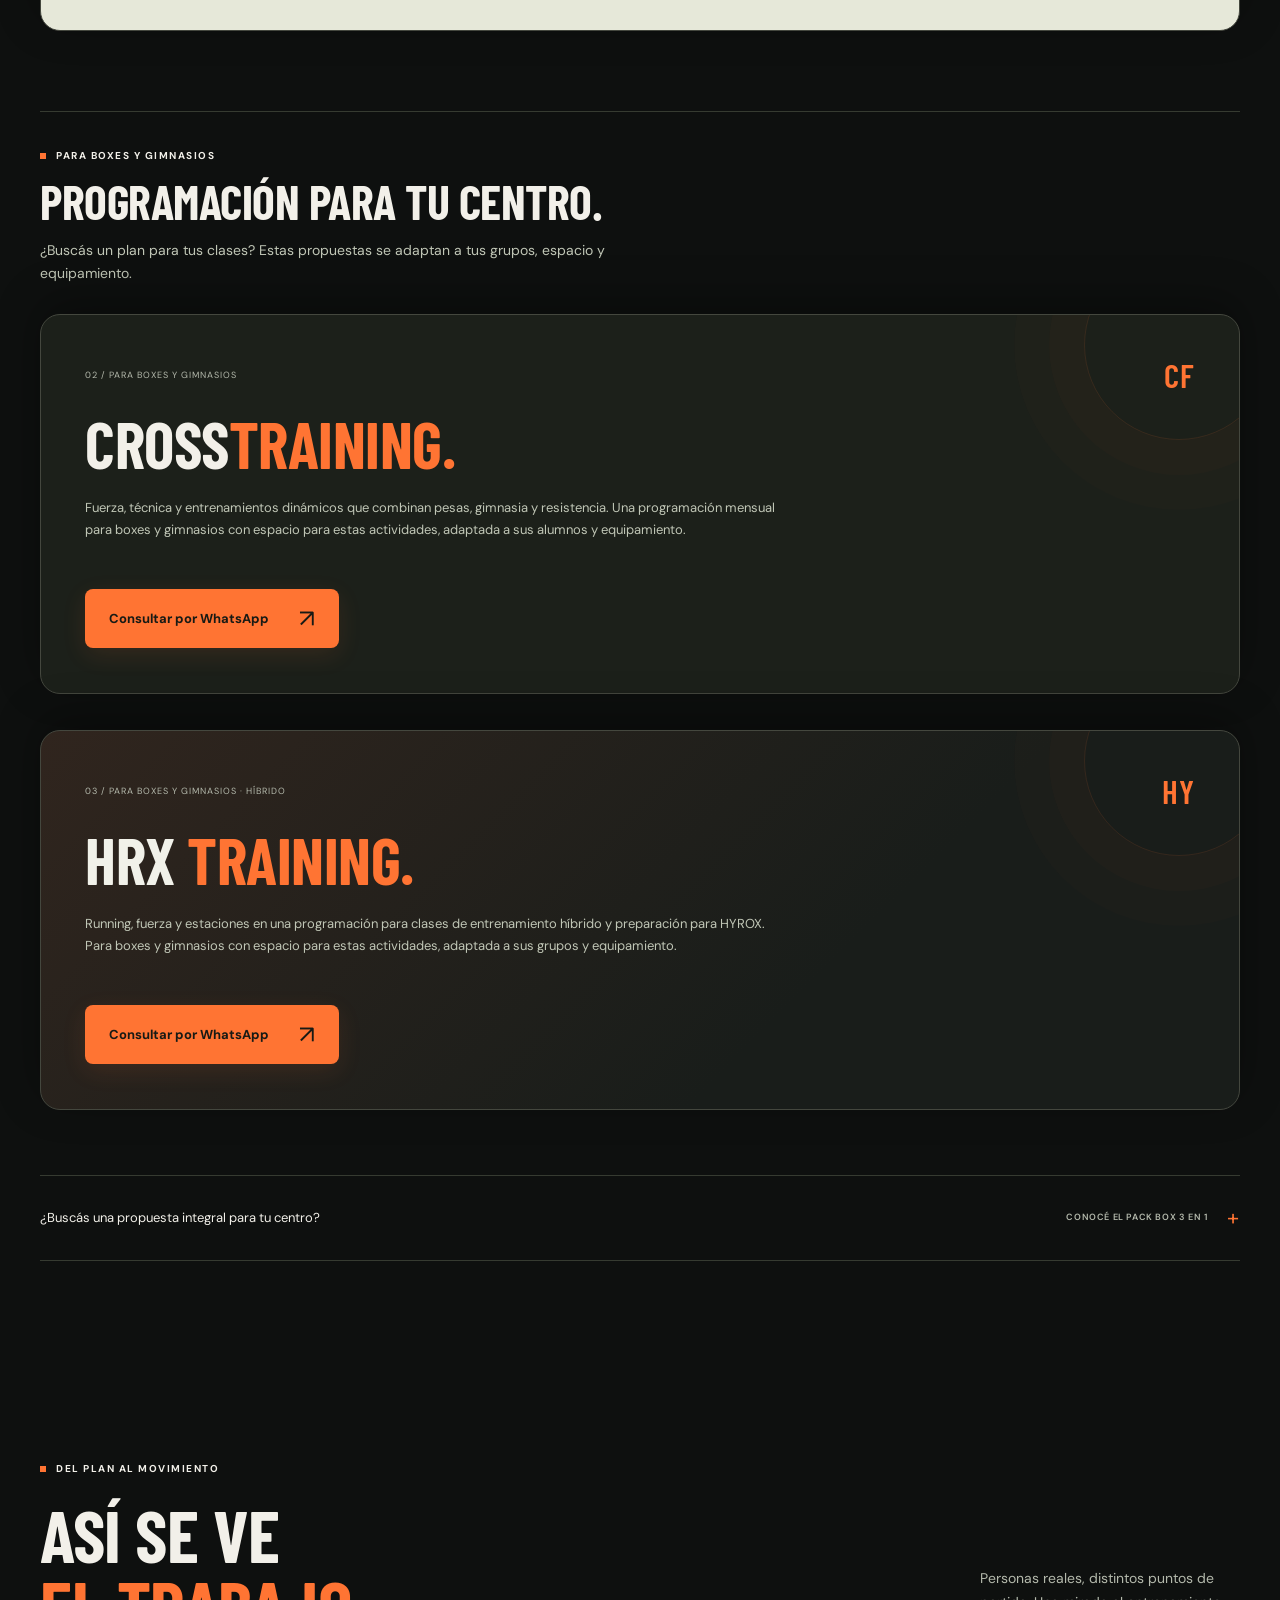
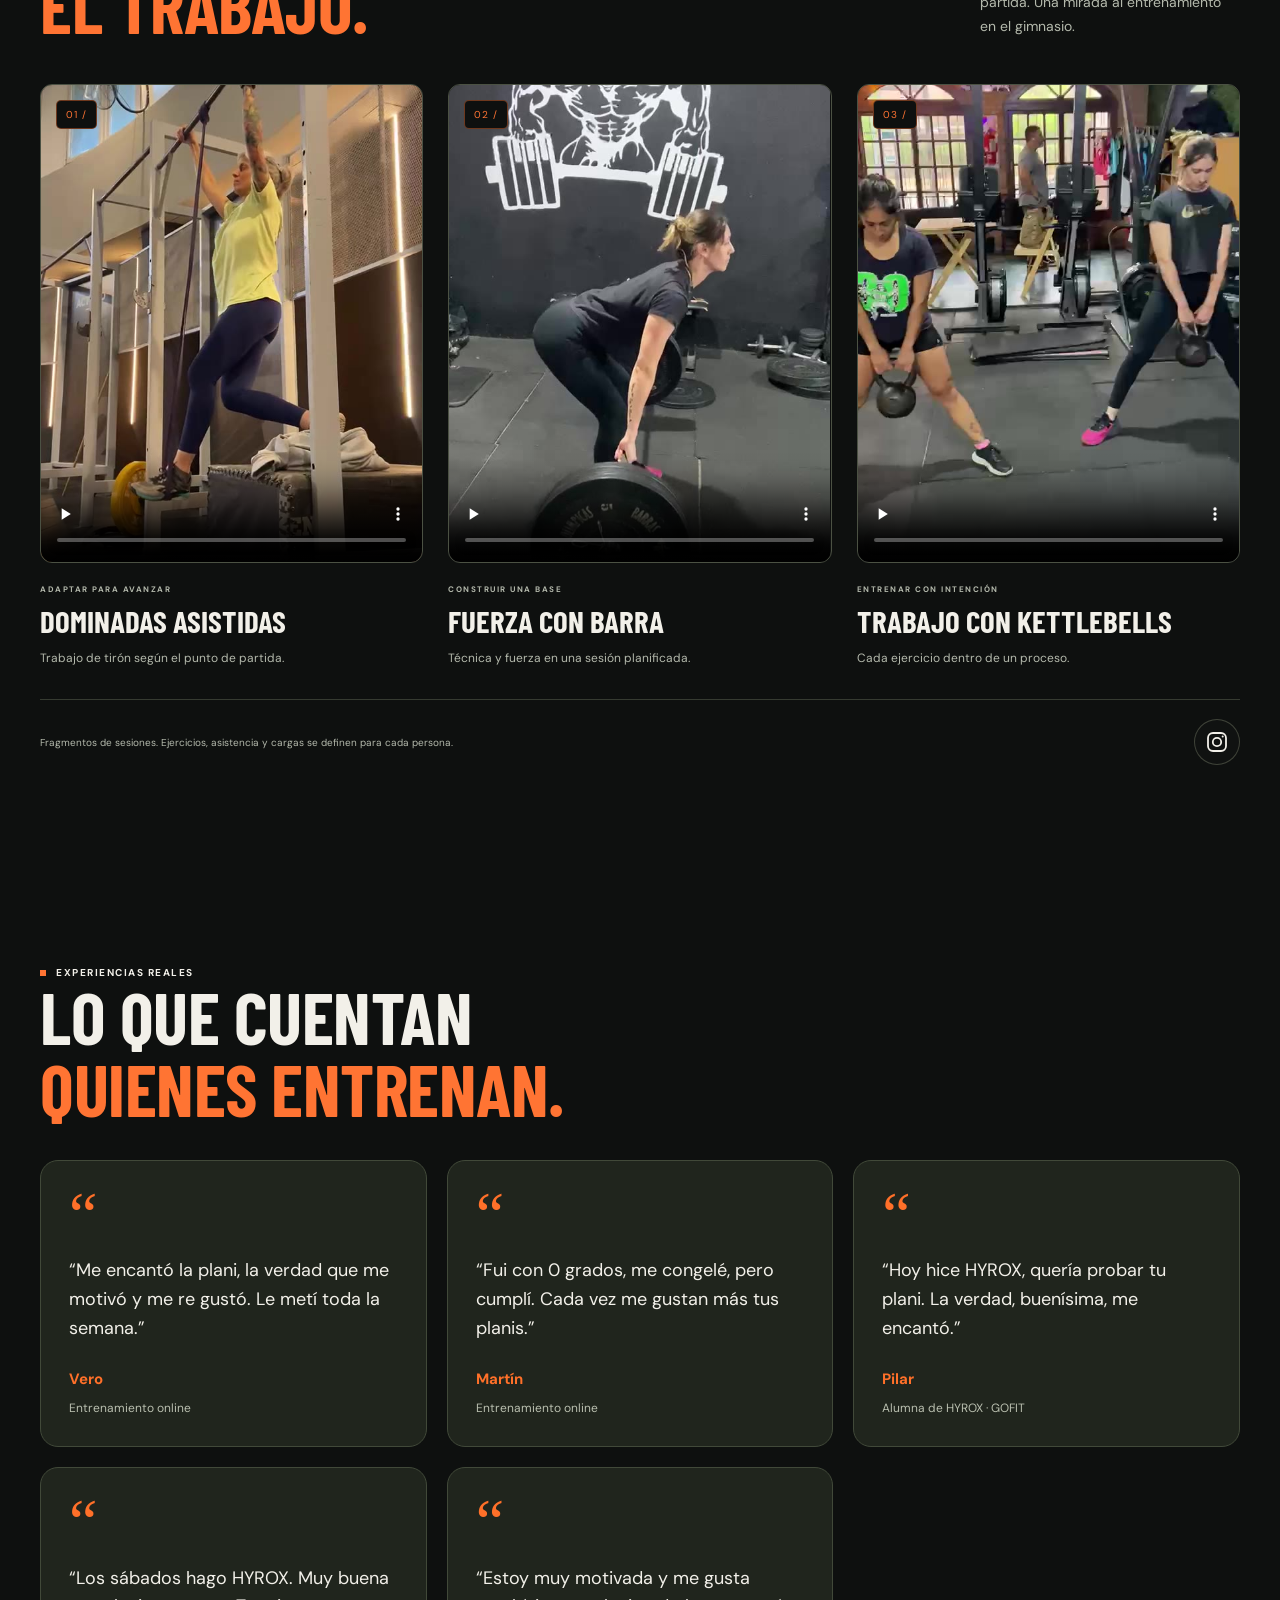
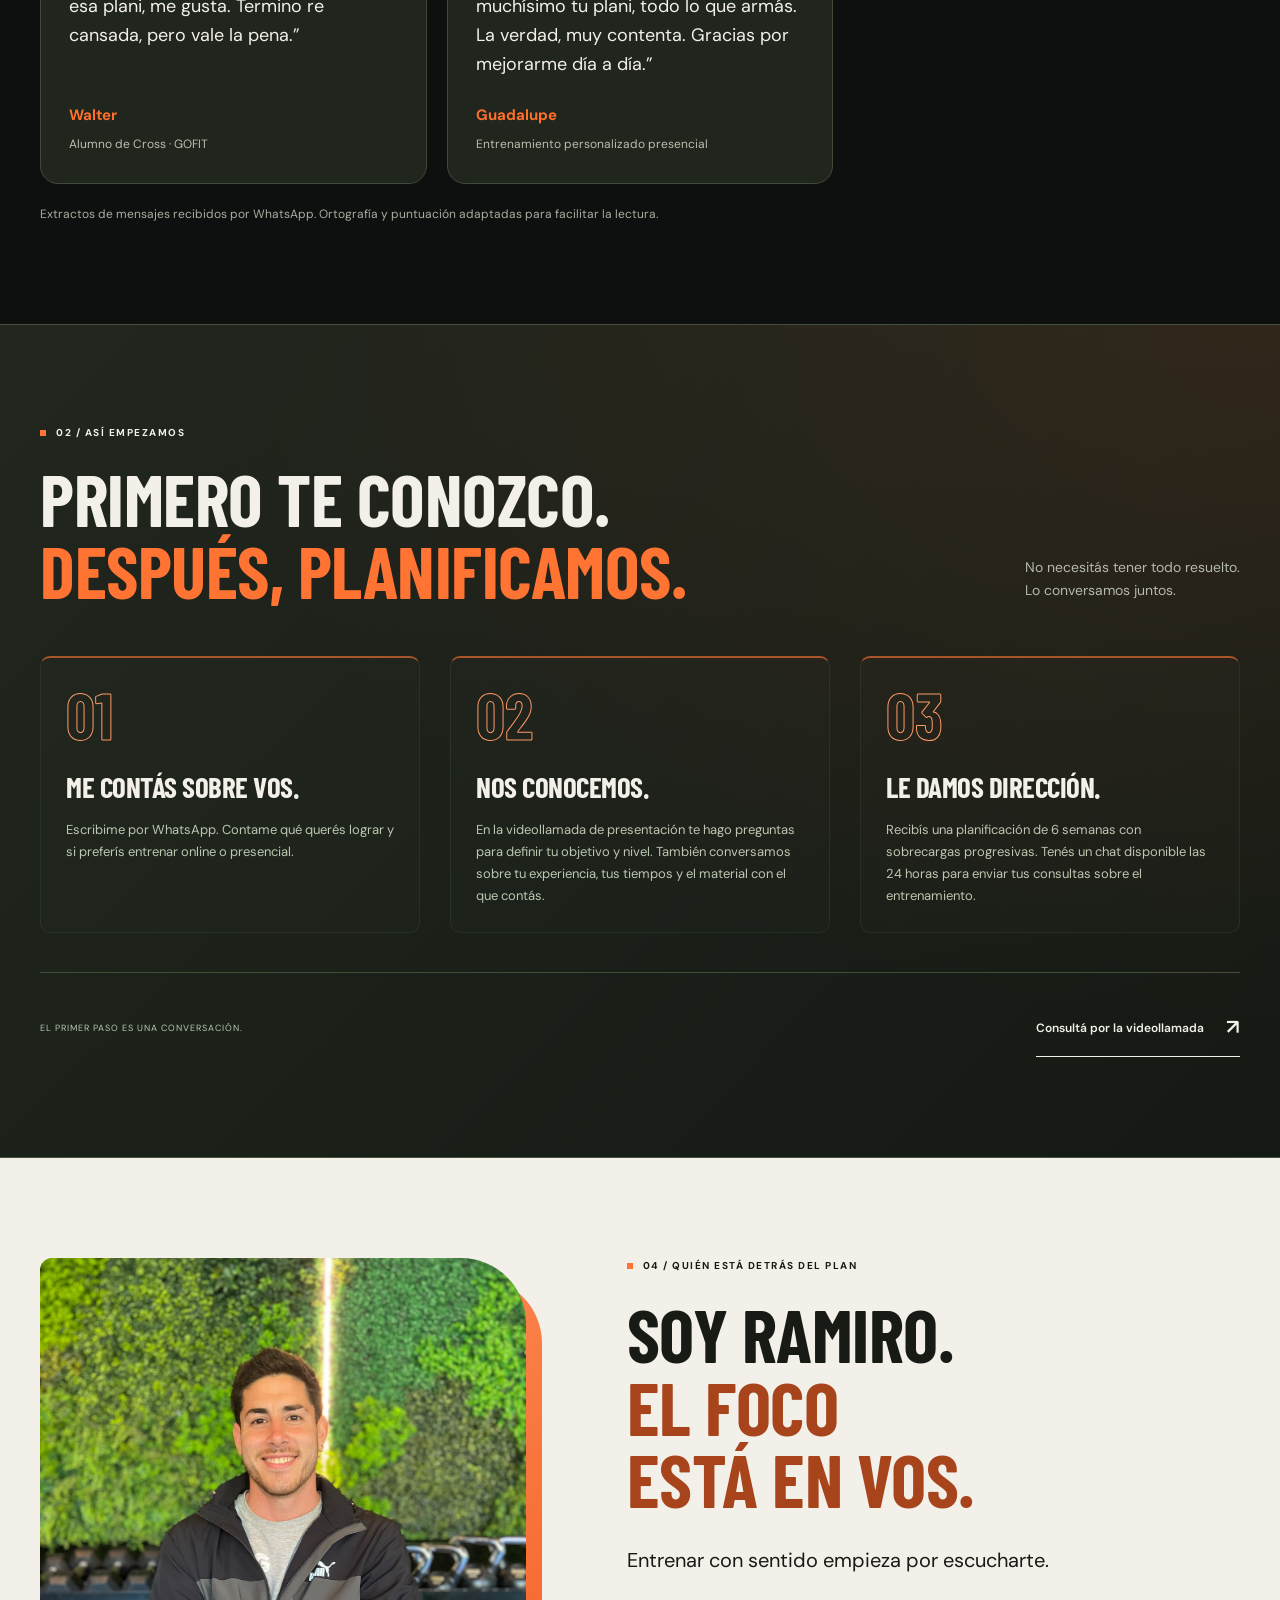
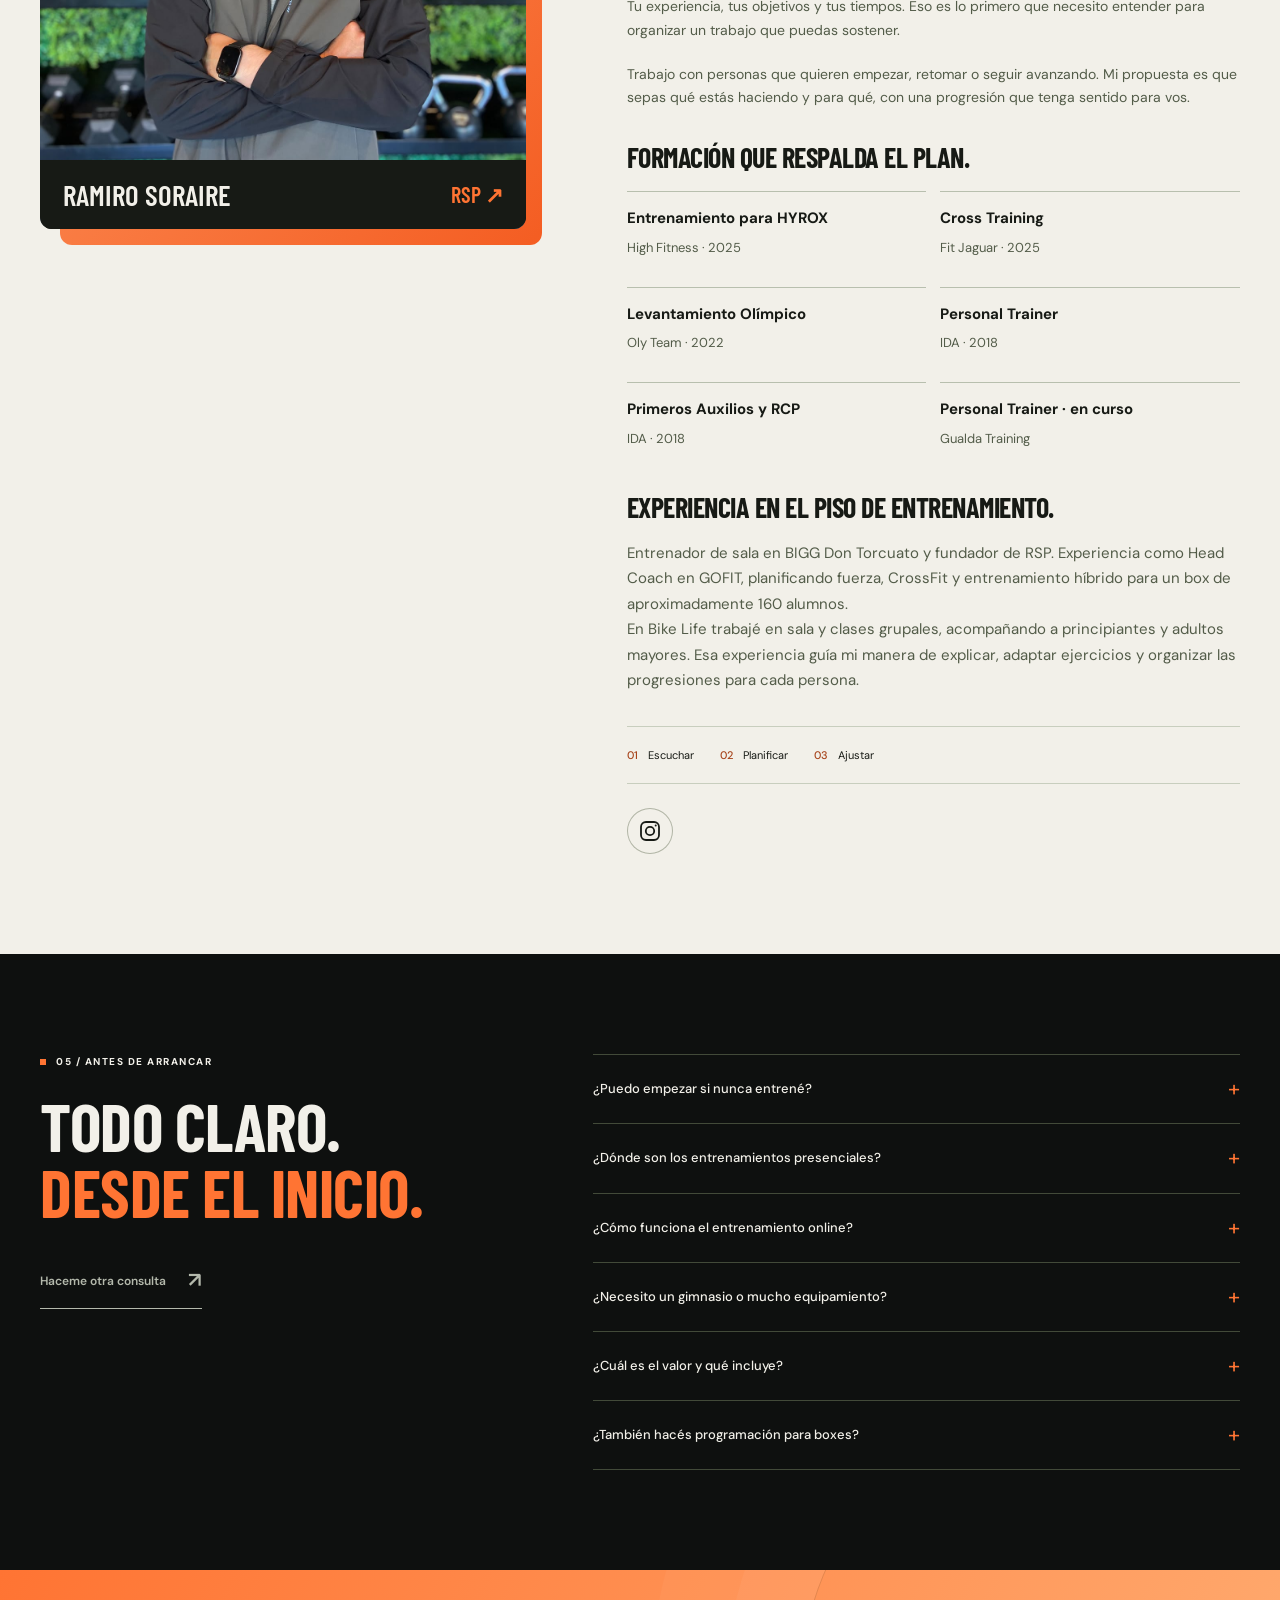
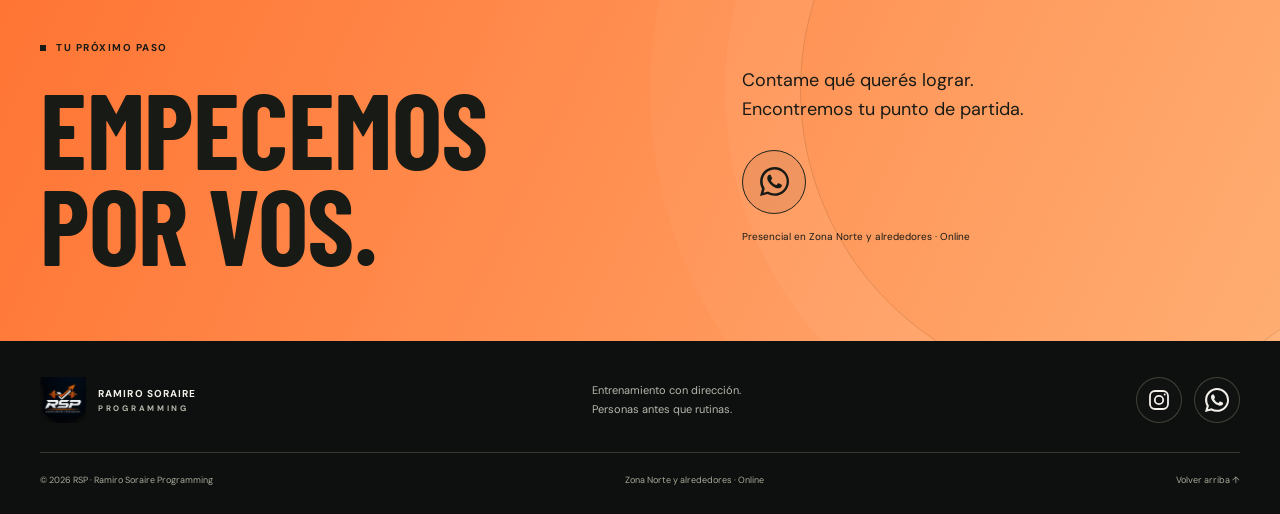
==== commit 7e3e2bf2: "Revise testimonials and update training descriptions Updated testimonials section with new feedback " ====
--- a/index.html
+++ b/index.html
@@ -87,7 +87,7 @@
     <div class="films-foot"><p>Fragmentos de sesiones. Ejercicios, asistencia y cargas se definen para cada persona.</p><a class="social-link instagram-link" href="https://www.instagram.com/ramirosoraire.coach/" target="_blank" rel="noopener noreferrer" aria-label="Instagram de Ramiro Soraire" title="Instagram"><svg viewBox="0 0 24 24" aria-hidden="true" focusable="false" fill="none" stroke="currentColor" stroke-width="1.8"><rect x="3" y="3" width="18" height="18" rx="5"/><circle cx="12" cy="12" r="4.2"/><circle cx="17.7" cy="6.4" r="1" fill="currentColor" stroke="none"/></svg></a></div>
   </section>
 
-  <section class="section wrap" aria-labelledby="testimonios-title"><p class="eyebrow">EXPERIENCIAS REALES</p><h2 id="testimonios-title">LO QUE CUENTAN<br><span>QUIENES ENTRENAN.</span></h2><div class="testimonials-grid"><figure class="testimonial-card"><span class="testimonial-quote" aria-hidden="true">“</span><blockquote><p>“Me encantó la plani, la verdad que me motivó y me re gustó. Le metí toda la semana.”</p></blockquote><figcaption>Vero<small>Planificación de entrenamiento</small></figcaption></figure><figure class="testimonial-card"><span class="testimonial-quote" aria-hidden="true">“</span><blockquote><p>“Fui con 0 grados, me congelé, pero cumplí. Cada vez me gustan más tus planis.”</p></blockquote><figcaption>Martín<small>Planificación de entrenamiento</small></figcaption></figure><figure class="testimonial-card"><span class="testimonial-quote" aria-hidden="true">“</span><blockquote><p>“Hoy hice HYROX, quería probar tu plani. La verdad, buenísima, me encantó.”</p></blockquote><figcaption>Pilar<small>Planificación de entrenamiento</small></figcaption></figure><figure class="testimonial-card"><span class="testimonial-quote" aria-hidden="true">“</span><blockquote><p>“Los sábados hago HYROX. Muy buena esa plani, me gusta. Termino re cansada, pero vale la pena.”</p></blockquote><figcaption>Walter<small>Planificación de entrenamiento</small></figcaption></figure><figure class="testimonial-card"><span class="testimonial-quote" aria-hidden="true">“</span><blockquote><p>“Estoy muy motivada y me gusta muchísimo tu plani, todo lo que armás. La verdad, muy contenta. Gracias por mejorarme día a día.”</p></blockquote><figcaption>Guadalupe<small>Planificación de entrenamiento</small></figcaption></figure></div><p class="testimonials-note">Extractos de mensajes recibidos por WhatsApp. Ortografía y puntuación adaptadas para facilitar la lectura.</p></section>
+  <section class="section wrap" aria-labelledby="testimonios-title"><p class="eyebrow">EXPERIENCIAS REALES</p><h2 id="testimonios-title">LO QUE CUENTAN<br><span>QUIENES ENTRENAN.</span></h2><div class="testimonials-grid"><figure class="testimonial-card"><span class="testimonial-quote" aria-hidden="true">“</span><blockquote><p>“Me encantó la plani, la verdad que me motivó y me re gustó. Le metí toda la semana.”</p></blockquote><figcaption>Vero<small>Entrenamiento online</small></figcaption></figure><figure class="testimonial-card"><span class="testimonial-quote" aria-hidden="true">“</span><blockquote><p>“Fui con 0 grados, me congelé, pero cumplí. Cada vez me gustan más tus planis.”</p></blockquote><figcaption>Martín<small>Entrenamiento online</small></figcaption></figure><figure class="testimonial-card"><span class="testimonial-quote" aria-hidden="true">“</span><blockquote><p>“Hoy hice HYROX, quería probar tu plani. La verdad, buenísima, me encantó.”</p></blockquote><figcaption>Pilar<small>Alumna de HYROX · GOFIT</small></figcaption></figure><figure class="testimonial-card"><span class="testimonial-quote" aria-hidden="true">“</span><blockquote><p>“Los sábados hago HYROX. Muy buena esa plani, me gusta. Termino re cansada, pero vale la pena.”</p></blockquote><figcaption>Walter<small>Alumno de Cross · GOFIT</small></figcaption></figure><figure class="testimonial-card"><span class="testimonial-quote" aria-hidden="true">“</span><blockquote><p>“Estoy muy motivada y me gusta muchísimo tu plani, todo lo que armás. La verdad, muy contenta. Gracias por mejorarme día a día.”</p></blockquote><figcaption>Guadalupe<small>Entrenamiento personalizado presencial</small></figcaption></figure></div><p class="testimonials-note">Extractos de mensajes recibidos por WhatsApp. Ortografía y puntuación adaptadas para facilitar la lectura.</p></section>
 <section class="method section" id="metodo" aria-labelledby="method-title"><div class="wrap">
     <div class="section-head"><div><p class="eyebrow">02 / ASÍ EMPEZAMOS</p><h2 id="method-title">PRIMERO TE CONOZCO.<br><span>DESPUÉS, PLANIFICAMOS.</span></h2></div><p>No necesitás tener todo resuelto.<br>Lo conversamos juntos.</p></div>
     <ol class="process">
